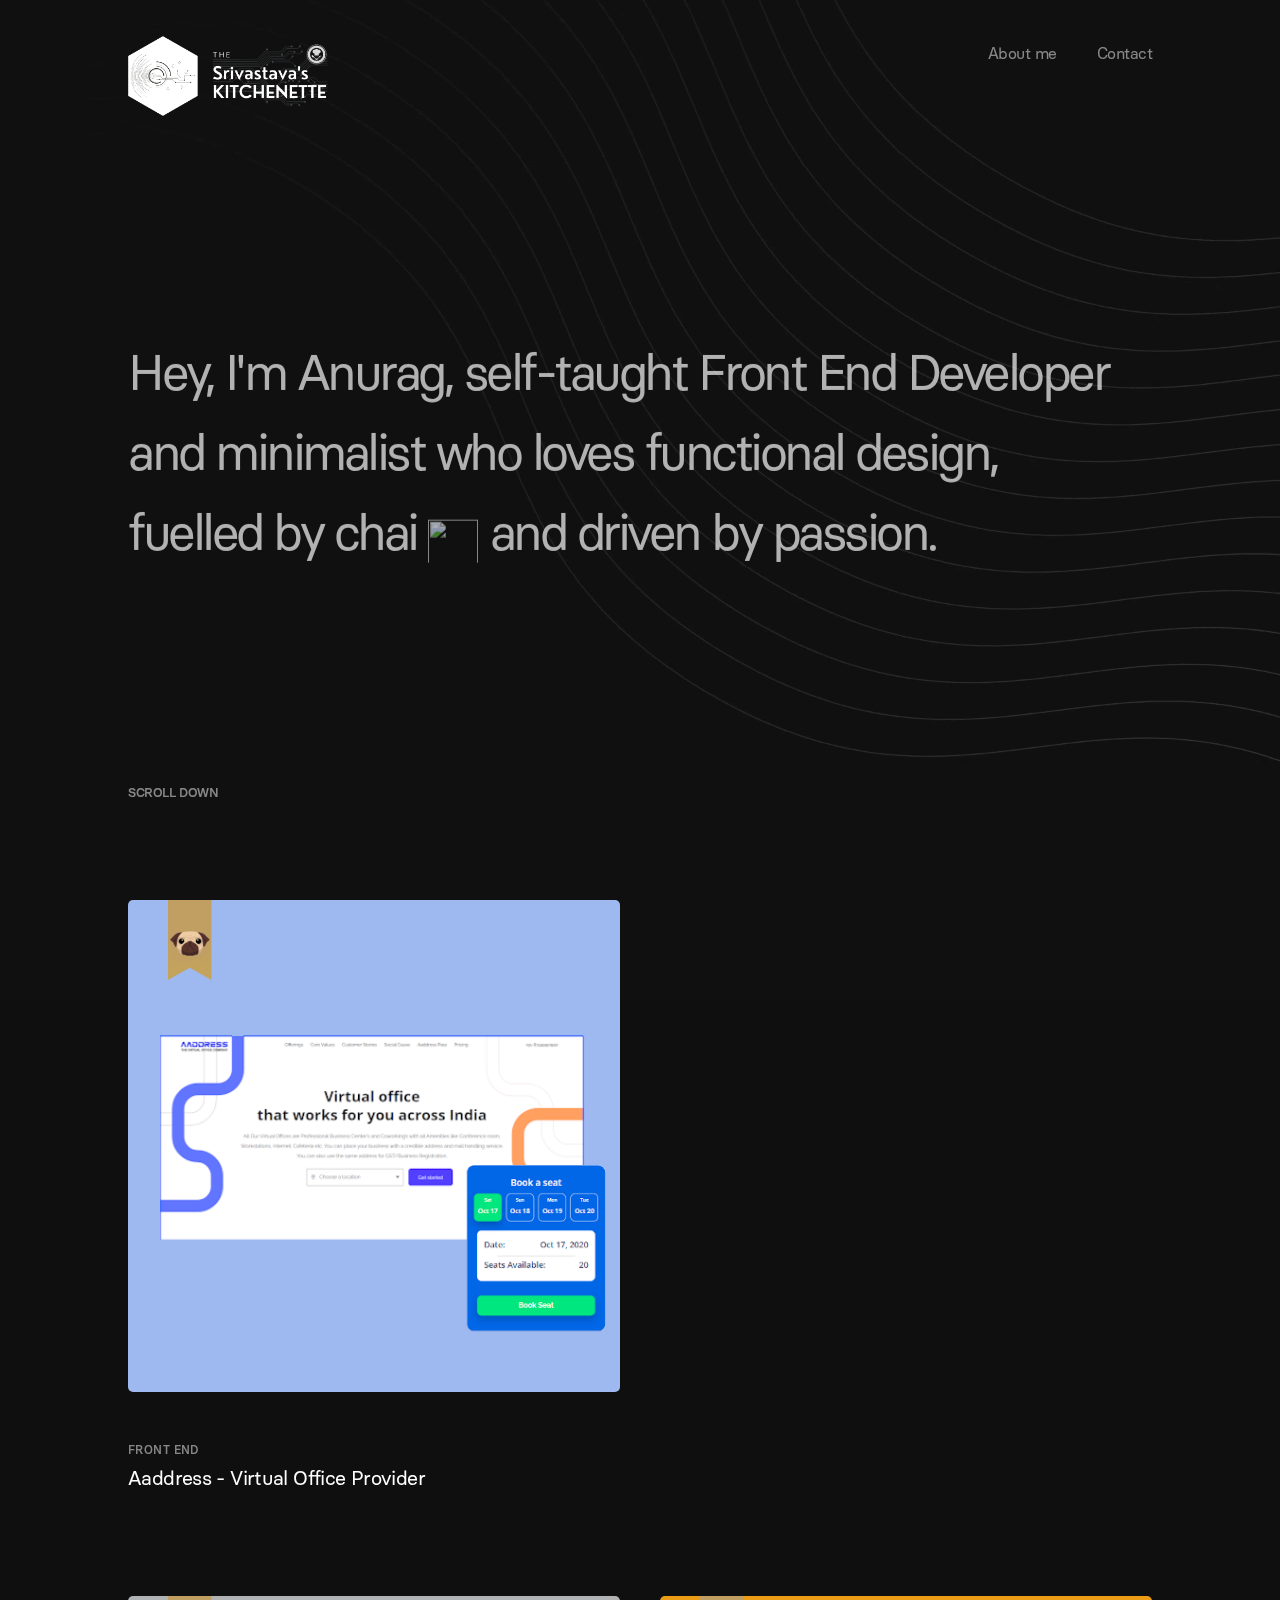
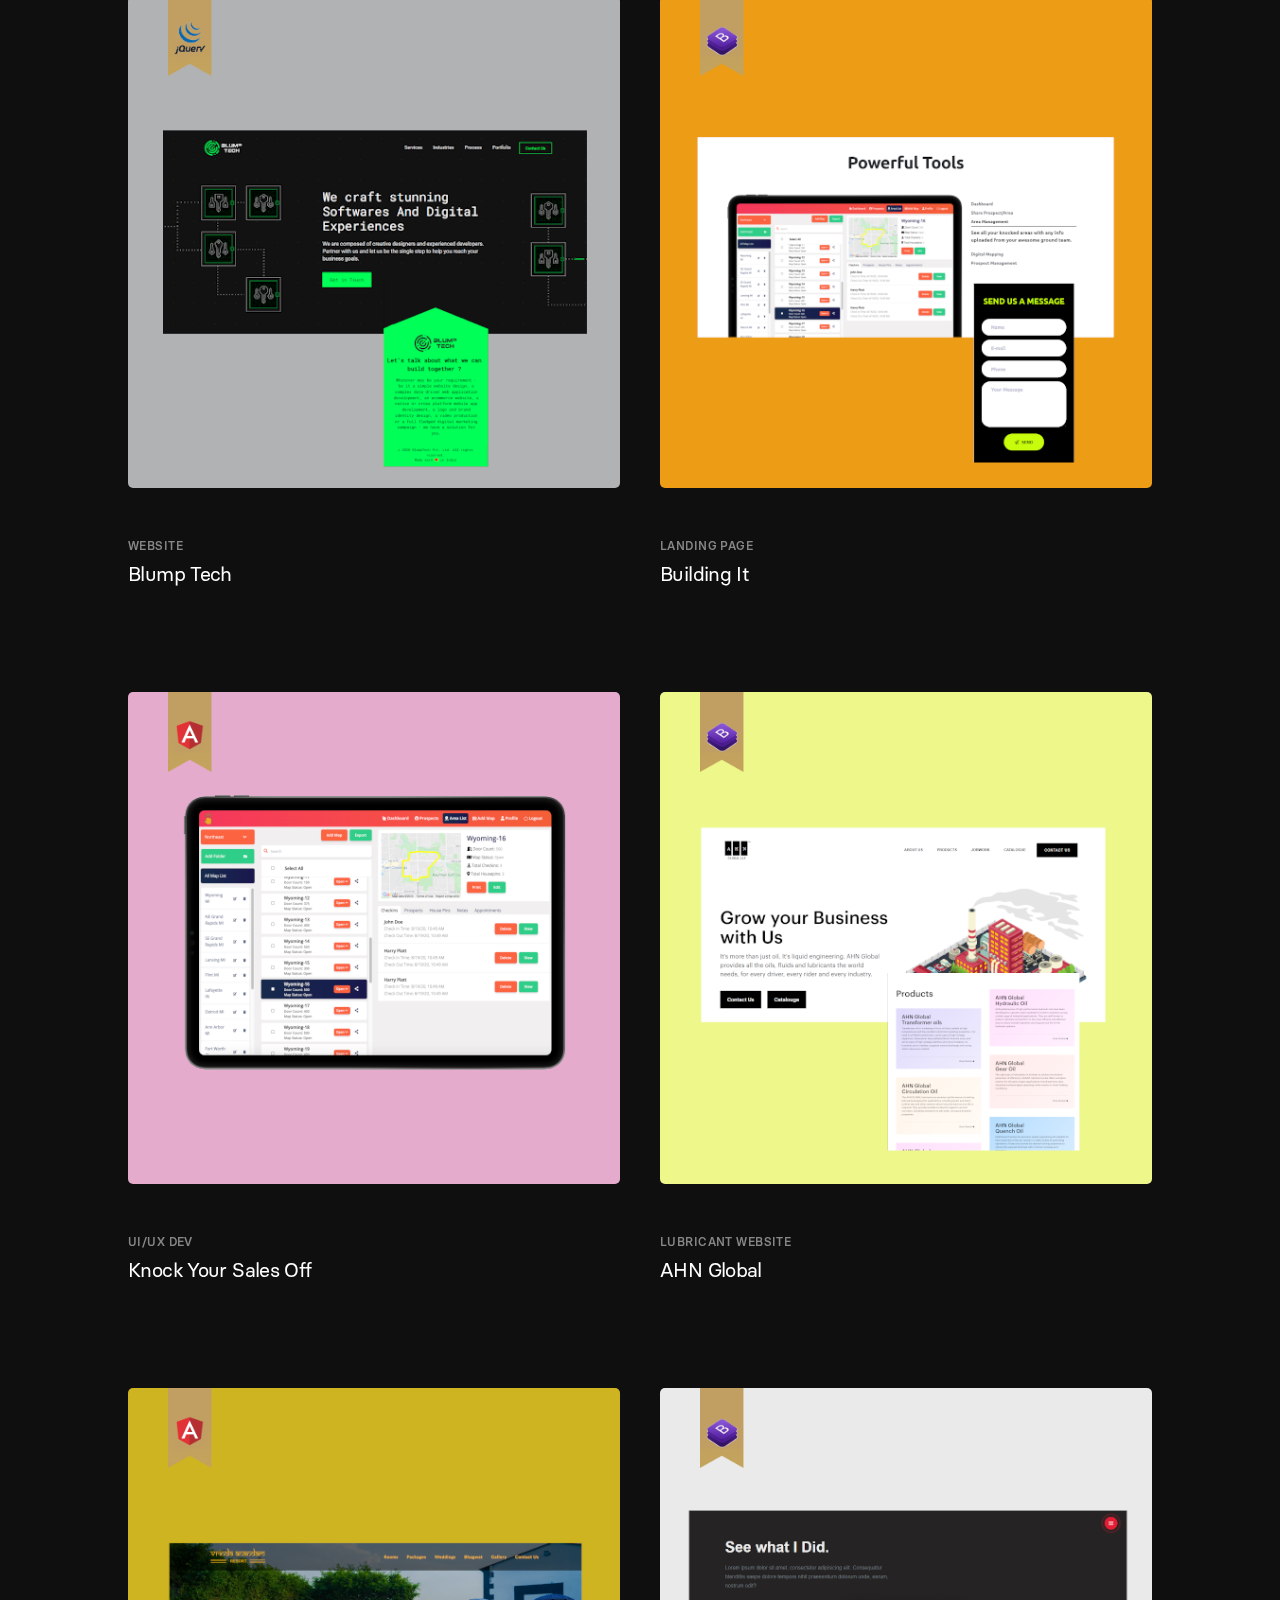
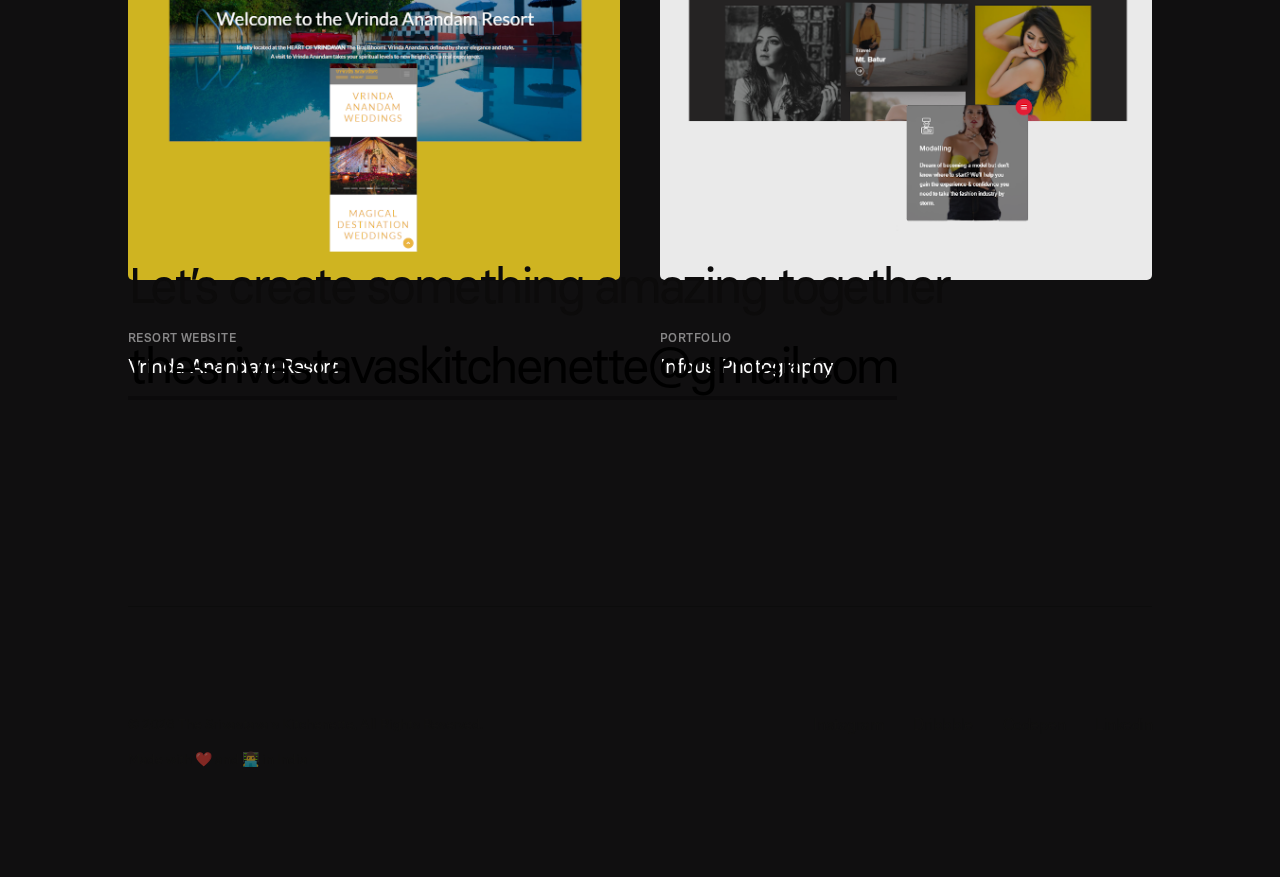
==== index.html @ 888bba52 "Initial website" ====
<!DOCTYPE html>
<html data-wf-page="5c06e928561d9f83b454be51" data-wf-site="5bc04fe1d7e6b50a658f06a2">

<head>
    <meta charset="utf-8" />
    <title>The Srivastava's Kitchenette</title>
    <meta content="Creative Developer who loves minimalist and functional design. Always with a smile and a positive attitude to create an amazing work. I can help you with web design/development, and brand identity. Based in India." name="description" />
    <meta property="og:image" content="images/og_home.jpg" />
    <meta content="width=device-width, initial-scale=1" name="viewport" />
    <meta name="author" content="Anurag Srivastava">
    <style>
        .w-layout-grid {
            display: grid;
            grid-auto-columns: 1fr;
            grid-template-columns: 1fr 1fr;
            grid-template-rows: auto auto;
            grid-row-gap: 16px;
            grid-column-gap: 16px;
        }
    </style>
    <link href="css/normalize.css" rel="stylesheet" type="text/css" />
    <link href="css/webflow.css" rel="stylesheet" type="text/css" />
    <link href="css/style4bf4.css?ver=1.0.3" rel="stylesheet" type="text/css" />
    <link rel="apple-touch-icon" sizes="180x180" href="images/apple-touch-icon.png">
    <link rel="icon" type="image/png" sizes="32x32" href="images/favicon-32x32.png">
    <link rel="icon" type="image/png" sizes="16x16" href="images/favicon-16x16.png">
    <link rel="manifest" href="images/site.webmanifest">
    <meta name="msapplication-TileColor" content="#da532c">
    <meta name="theme-color" content="#ffffff">

</head>

<body data-w-id="5b77de6a99b0115073a3e8b8" class="body">
    <div class="cursor">
        <div class="cursor-shadow"></div>
        <div class="cursor-dot"></div>
    </div>

    <div data-autoplay="true" data-loop="true" data-wf-ignore="true" data-poster-url="videos/wawe.png" data-video-urls="videos/Wawe_01-transcode.webm,videos/Wawe_01-transcode.mp4" class="background_video w-hidden-medium w-hidden-small w-hidden-tiny w-background-video w-background-video-atom">
        <video autoplay="" loop="" style='background-image:url("videos/Wawe_01-poster-00001.html")' muted="" playsinline="" data-wf-ignore="true">
      <source src="videos/Wawe_01-transcode.webm" data-wf-ignore="true" />
      <source src="videos/Wawe_01-transcode.mp4" data-wf-ignore="true" />
    </video>
    </div>
    <img src="images/wawe_mobile.png" srcset="
        images/wawe_mobile-p-500.png   500w,
        images/wawe_mobile-p-800.png   800w,
        images/wawe_mobile-p-1080.png 1080w,
        images/wawe_mobile.png        1344w
      " sizes="100vw" alt="" class="background_image" />
    <div class="container">
        <div class="w_hero">
            <div id="w-node-094bbea0892c-bea0892c" class="header">
                <div class="header_wrap w-clearfix">
                    <div data-w-id="2233ebe1-8466-9e6c-7d1e-094bbea08930" class="navbar_mobile">
                        <div class="icon">
                            <div data-w-id="2233ebe1-8466-9e6c-7d1e-094bbea08932" class="menu_icon"></div>
                            <div data-w-id="2233ebe1-8466-9e6c-7d1e-094bbea08933" class="menu_icon"></div>
                        </div>
                    </div>
                    <a href="/" class="logo w-inline-block w-clearfix w--current link_cursor">
                        <!-- <img src="images/bearded.png" width="25" height="25" alt="" class="emoji_img" /> -->
                        <div class="logo_text"><img src="images/logo.png" /></div>
                    </a>
                    <div class="navbar w-clearfix">
                        <a href="#contact" class="menu w-hidden-medium w-hidden-small w-hidden-tiny link_cursor">Contact</a><a href="about-me.html" class="menu w-hidden-medium w-hidden-small w-hidden-tiny link_cursor">About me</a>
                    </div>
                </div>
            </div>
            <div id="w-node-c7ebb46404ba-b454be51" class="headline">
                <div data-w-id="4ff0f8d2-6062-380d-103e-e447fec7f9b3" style="opacity:0;-webkit-transform:translate3d(0, 30PX, 0) scale3d(1, 1, 1) rotateX(0) rotateY(0) rotateZ(0) skew(0, 0);-moz-transform:translate3d(0, 30PX, 0) scale3d(1, 1, 1) rotateX(0) rotateY(0) rotateZ(0) skew(0, 0);-ms-transform:translate3d(0, 30PX, 0) scale3d(1, 1, 1) rotateX(0) rotateY(0) rotateZ(0) skew(0, 0);transform:translate3d(0, 30PX, 0) scale3d(1, 1, 1) rotateX(0) rotateY(0) rotateZ(0) skew(0, 0)"
                    class="h1">
                    Hey, I&#x27;m Anurag, self-taught Front End Developer and minimalist who loves functional design, fuelled by chai <img src="images/tea.png" width="50" height="50" alt="" /> and driven by passion.
                </div>
            </div>
            <div class="bottom_hero">
                <a href="#projects" data-w-id="58be3d40-16d1-d390-2cef-a83637120572" class="scroll_link link_cursor">Scroll
          down</a>
            </div>
        </div>
        <section id="projects" data-w-id="3db125c6-bd74-f53a-5107-f5dc92fe88a6" class="projects">
            <div class="w-layout-grid grid w-clearfix">
                <a href="https://aaddress.in/" target="_blank" id="w-node-46998e4067f0-b454be51" class="projects_wrap w-inline-block w-clearfix project_link">
                    <img src="images/pug.png" height="80" alt="Pug" class="featured_behance" />
                    <img src="images/aaddress.png" alt="Aaddress - Virtual Business Address" class="image" />
                    <div class="infotmation_col w-clearfix">
                        <div class="title_wrap w-clearfix">
                            <div class="title">Front End<br /></div>
                        </div>
                        <div class="h2 project">Aaddress - Virtual Office Provider</div>
                    </div>
                </a>

                <a href="https://www.blump.tech/" target="_blank" id="w-node-6f6b812fd4e5-b454be51" class="image_wrap w-inline-block w-clearfix project_link">
                    <div class="projects_div">
                        <img src="images/jquery.png" height="80" alt="JQuery" class="featured_behance" />
                        <img src="images/blump.png" alt="Blump Tech" class="image responsive" />
                    </div>

                    <div class="infotmation_col w-clearfix">
                        <div class="title_wrap w-clearfix">
                            <div class="title">
                                Website<br />
                            </div>
                        </div>
                        <div class="h2 project">Blump Tech</div>
                    </div>
                </a>

                <a href="https://www.buildingit.us/" target="_blank" id="w-node-2e8b1cdab293-b454be51" class="projects_wrap w-inline-block w-clearfix project_link">
                    <!-- <img src="images/Gr.png" height="80" id="w-node-3ca8fc2a7bcf-b454be51" alt="" class="featured_behance" /> -->
                    <img src="images/bootstrap.png" height="80" alt="Bootstrap" class="featured_behance" />
                    <img src="images/buildingit.png" alt="BuildingIt" class="image" />
                    <div class="infotmation_col w-clearfix">
                        <div class="title_wrap w-clearfix">
                            <div class="title">
                                Landing Page<br />
                            </div>
                        </div>
                        <div class="h2 project">Building It</div>
                    </div>
                </a>

                <a href="https://www.knockyoursalesoff.com/" target="_blank" id="w-node-5c016816ac6b-b454be51" class="projects_wrap w-inline-block w-clearfix project_link">
                    <img src="images/angular.png" height="80" alt="Angular" class="featured_behance" />
                    <img src="images/kyso.png" alt="Knock Your Sales Off" class="image" />
                    <div class="infotmation_col w-clearfix">
                        <div class="title_wrap w-clearfix">
                            <div class="title">UI/UX Dev<br /></div>
                        </div>
                        <div class="h2 project">Knock Your Sales Off</div>
                    </div>
                </a>

                <a href="https://www.ahnglobal.in/" target="_blank" id="w-node-3a0b8f835f8a-b454be51" class="image_wrap w-inline-block w-clearfix project_link">
                    <img src="images/bootstrap.png" height="80" alt="Bootstrap" class="featured_behance" />
                    <img src="images/ahn.png" alt="AHN Global" class="image-2" />
                    <div class="infotmation_col w-clearfix">
                        <div class="title_wrap w-clearfix">
                            <div class="title">Lubricant Website<br /></div>
                        </div>
                        <div class="h2 project">AHN Global</div>
                    </div>
                </a>

                <a href="https://www.vrindaanandam.in/home" target="_blank" id="w-node-38aed4410d1d-b454be51" class="projects_wrap w-inline-block w-clearfix project_link">
                    <img src="images/angular.png" height="80" alt="Angular" class="featured_behance" />
                    <img src="images/vrinda.png" alt="Vrinda Anandam Resort" class="image" />
                    <div class="infotmation_col w-clearfix">
                        <div class="title_wrap w-clearfix">
                            <div class="title">Resort Website<br /></div>
                        </div>
                        <div class="h2 project">Vrinda Anandam Resort</div>
                    </div>
                </a>

                <a href="https://infocus-photography.firebaseapp.com/" target="_blank" id="w-node-6898178b193a-b454be51" class="projects_wrap w-inline-block w-clearfix project_link">
                    <div class="projects_div">
                        <img src="images/bootstrap.png" height="80" alt="Bootstrap" class="featured_behance" />
                        <img src="images/infous.png" alt="Infocus Photography" class="image responsive" />
                    </div>

                    <div class="infotmation_col w-clearfix">
                        <div class="title_wrap w-clearfix">
                            <div class="title">Portfolio<br /></div>
                        </div>
                        <div class="h2 project">Infous Photography</div>
                    </div>
                </a>
            </div>
        </section>
    </div>
    <footer id="contact" class="footer">
        <div class="contact_container w-clearfix">
            <div class="h1 footer">
                Let’s create something amazing together
                <a href="mailto:thesrivastavaskitchenette@gmail.com?subject=Hey!" class="link_email send_link">thesrivastavaskitchenette@gmail.com</a>
            </div>
            <div class="line white_bg"></div>
            <div class="copyright_wrap w-clearfix">
                <div class="text-block">
                    ©
                    <script>
                        new Date().getFullYear() > 2015 &&
                            document.write(' ' + new Date().getFullYear())
                    </script>
                    The Srivastava's Kitchenette, All Rights Reserved. <br>
                    <span class="small_text_link link_cursor">Made with ❤️ and 👨‍💻 in India</span>
                </div>
            </div>
            <div class="social_network_wrap w-clearfix">
                <div class="social_network w-clearfix">
                    <a href="https://www.linkedin.com/in/srivastavaanurag79/" target="_blank" class="social_links link_cursor">Linkedin</a><a href="https://codepen.io/srivastavaanurag79" target="_blank" class="social_links link_cursor">Codepen</a><a href="https://dribbble.com/srivastavaanurag79"
                        target="_blank" class="social_links link_cursor">Dribbble</a><a href="https://www.instagram.com/thesrivastavaskitchenette/" target="_blank" class="social_links link_cursor">Instagram</a>
                </div>
            </div>
        </div>
    </footer>
    <div data-w-id="b96d790e-2ea5-1336-0a0f-454bc7c7d179" class="responsive-menu">
        <div class="bg">
            <a href="about-me.html" class="link">About me<br /></a><a href="#contact" data-w-id="b96d790e-2ea5-1336-0a0f-454bc7c7d17e" class="link">Contact<br /></a>
        </div>
    </div>
    <script src="js/jquery.min.js" type="text/javascript"></script>
    <script src="js/webflow.js" type="text/javascript"></script>
    <script src="js/srivas.js?ver=1.3" type="text/javascript"></script>
    <!-- [if lte IE 9]><script src="https://cdnjs.cloudflare.com/ajax/libs/placeholders/3.0.2/placeholders.min.js"></script><![endif] -->
</body>

</html>
---- css/webflow.css ----
@font-face {
  font-family: 'webflow-icons';
  src: url("[data-uri]") format('truetype');
  font-weight: normal;
  font-style: normal;
}
[class^="w-icon-"],
[class*=" w-icon-"] {
  /* use !important to prevent issues with browser extensions that change fonts */
  font-family: 'webflow-icons' !important;
  speak: none;
  font-style: normal;
  font-weight: normal;
  font-variant: normal;
  text-transform: none;
  line-height: 1;
  /* Better Font Rendering =========== */
  -webkit-font-smoothing: antialiased;
  -moz-osx-font-smoothing: grayscale;
}
.w-icon-slider-right:before {
  content: "\e600";
}
.w-icon-slider-left:before {
  content: "\e601";
}
.w-icon-nav-menu:before {
  content: "\e602";
}
.w-icon-arrow-down:before,
.w-icon-dropdown-toggle:before {
  content: "\e603";
}
.w-icon-file-upload-remove:before {
  content: "\e900";
}
.w-icon-file-upload-icon:before {
  content: "\e903";
}
* {
  -webkit-box-sizing: border-box;
  -moz-box-sizing: border-box;
  box-sizing: border-box;
}
html {
  height: 100%;
}
body {
  margin: 0;
  min-height: 100%;
  background-color: #fff;
  font-family: Arial, sans-serif;
  font-size: 14px;
  line-height: 20px;
  color: #333;
}
img {
  max-width: 100%;
  vertical-align: middle;
  display: inline-block;
}
html.w-mod-touch * {
  background-attachment: scroll !important;
}
.w-block {
  display: block;
}
.w-inline-block {
  max-width: 100%;
  display: inline-block;
}
.w-clearfix:before,
.w-clearfix:after {
  content: " ";
  display: table;
  grid-column-start: 1;
  grid-row-start: 1;
  grid-column-end: 2;
  grid-row-end: 2;
}
.w-clearfix:after {
  clear: both;
}
.w-hidden {
  display: none;
}
.w-button {
  display: inline-block;
  padding: 9px 15px;
  background-color: #3898EC;
  color: white;
  border: 0;
  line-height: inherit;
  text-decoration: none;
  cursor: pointer;
  border-radius: 0;
}
input.w-button {
  -webkit-appearance: button;
}
html[data-w-dynpage] [data-w-cloak] {
  color: transparent !important;
}
.w-webflow-badge,
.w-webflow-badge * {
  position: static;
  left: auto;
  top: auto;
  right: auto;
  bottom: auto;
  z-index: auto;
  display: block;
  visibility: visible;
  overflow: visible;
  overflow-x: visible;
  overflow-y: visible;
  box-sizing: border-box;
  width: auto;
  height: auto;
  max-height: none;
  max-width: none;
  min-height: 0;
  min-width: 0;
  margin: 0;
  padding: 0;
  float: none;
  clear: none;
  border: 0 none transparent;
  border-radius: 0;
  background: none;
  background-image: none;
  background-position: 0% 0%;
  background-size: auto auto;
  background-repeat: repeat;
  background-origin: padding-box;
  background-clip: border-box;
  background-attachment: scroll;
  background-color: transparent;
  box-shadow: none;
  opacity: 1.0;
  transform: none;
  transition: none;
  direction: ltr;
  font-family: inherit;
  font-weight: inherit;
  color: inherit;
  font-size: inherit;
  line-height: inherit;
  font-style: inherit;
  font-variant: inherit;
  text-align: inherit;
  letter-spacing: inherit;
  text-decoration: inherit;
  text-indent: 0;
  text-transform: inherit;
  list-style-type: disc;
  text-shadow: none;
  font-smoothing: auto;
  vertical-align: baseline;
  cursor: inherit;
  white-space: inherit;
  word-break: normal;
  word-spacing: normal;
  word-wrap: normal;
}
.w-webflow-badge {
  position: fixed !important;
  display: inline-block !important;
  visibility: visible !important;
  opacity: 1 !important;
  z-index: 2147483647 !important;
  top: auto !important;
  right: 12px !important;
  bottom: 12px !important;
  left: auto !important;
  color: #AAADB0 !important;
  background-color: #fff !important;
  border-radius: 3px !important;
  padding: 6px 8px 6px 6px !important;
  font-size: 12px !important;
  opacity: 1.0 !important;
  line-height: 14px !important;
  text-decoration: none !important;
  transform: none !important;
  margin: 0 !important;
  width: auto !important;
  height: auto !important;
  overflow: visible !important;
  white-space: nowrap;
  box-shadow: 0 0 0 1px rgba(0, 0, 0, 0.1), 0px 1px 3px rgba(0, 0, 0, 0.1);
  cursor: pointer;
}
.w-webflow-badge > img {
  display: inline-block !important;
  visibility: visible !important;
  opacity: 1 !important;
  vertical-align: middle !important;
}
h1,
h2,
h3,
h4,
h5,
h6 {
  font-weight: bold;
  margin-bottom: 10px;
}
h1 {
  font-size: 38px;
  line-height: 44px;
  margin-top: 20px;
}
h2 {
  font-size: 32px;
  line-height: 36px;
  margin-top: 20px;
}
h3 {
  font-size: 24px;
  line-height: 30px;
  margin-top: 20px;
}
h4 {
  font-size: 18px;
  line-height: 24px;
  margin-top: 10px;
}
h5 {
  font-size: 14px;
  line-height: 20px;
  margin-top: 10px;
}
h6 {
  font-size: 12px;
  line-height: 18px;
  margin-top: 10px;
}
p {
  margin-top: 0;
  margin-bottom: 10px;
}
blockquote {
  margin: 0 0 10px 0;
  padding: 10px 20px;
  border-left: 5px solid #E2E2E2;
  font-size: 18px;
  line-height: 22px;
}
figure {
  margin: 0;
  margin-bottom: 10px;
}
figcaption {
  margin-top: 5px;
  text-align: center;
}
ul,
ol {
  margin-top: 0px;
  margin-bottom: 10px;
  padding-left: 40px;
}
.w-list-unstyled {
  padding-left: 0;
  list-style: none;
}
.w-embed:before,
.w-embed:after {
  content: " ";
  display: table;
  grid-column-start: 1;
  grid-row-start: 1;
  grid-column-end: 2;
  grid-row-end: 2;
}
.w-embed:after {
  clear: both;
}
.w-video {
  width: 100%;
  position: relative;
  padding: 0;
}
.w-video iframe,
.w-video object,
.w-video embed {
  position: absolute;
  top: 0;
  left: 0;
  width: 100%;
  height: 100%;
}
fieldset {
  padding: 0;
  margin: 0;
  border: 0;
}
button,
html input[type="button"],
input[type="reset"] {
  border: 0;
  cursor: pointer;
  -webkit-appearance: button;
}
.w-form {
  margin: 0 0 15px;
}
.w-form-done {
  display: none;
  padding: 20px;
  text-align: center;
  background-color: #dddddd;
}
.w-form-fail {
  display: none;
  margin-top: 10px;
  padding: 10px;
  background-color: #ffdede;
}
label {
  display: block;
  margin-bottom: 5px;
  font-weight: bold;
}
.w-input,
.w-select {
  display: block;
  width: 100%;
  height: 38px;
  padding: 8px 12px;
  margin-bottom: 10px;
  font-size: 14px;
  line-height: 1.428571429;
  color: #333333;
  vertical-align: middle;
  background-color: #ffffff;
  border: 1px solid #cccccc;
}
.w-input:-moz-placeholder,
.w-select:-moz-placeholder {
  color: #999;
}
.w-input::-moz-placeholder,
.w-select::-moz-placeholder {
  color: #999;
  opacity: 1;
}
.w-input:-ms-input-placeholder,
.w-select:-ms-input-placeholder {
  color: #999;
}
.w-input::-webkit-input-placeholder,
.w-select::-webkit-input-placeholder {
  color: #999;
}
.w-input:focus,
.w-select:focus {
  border-color: #3898EC;
  outline: 0;
}
.w-input[disabled],
.w-select[disabled],
.w-input[readonly],
.w-select[readonly],
fieldset[disabled] .w-input,
fieldset[disabled] .w-select {
  cursor: not-allowed;
  background-color: #eeeeee;
}
textarea.w-input,
textarea.w-select {
  height: auto;
}
.w-select {
  background-image: -webkit-linear-gradient(white 0%, #f3f3f3 100%);
  background-image: linear-gradient(white 0%, #f3f3f3 100%);
}
.w-select[multiple] {
  height: auto;
}
.w-form-label {
  display: inline-block;
  cursor: pointer;
  font-weight: normal;
  margin-bottom: 0px;
}
.w-checkbox,
.w-radio {
  display: block;
  margin-bottom: 5px;
  padding-left: 20px;
}
.w-checkbox:before,
.w-radio:before,
.w-checkbox:after,
.w-radio:after {
  content: " ";
  display: table;
  grid-column-start: 1;
  grid-row-start: 1;
  grid-column-end: 2;
  grid-row-end: 2;
}
.w-checkbox:after,
.w-radio:after {
  clear: both;
}
.w-checkbox-input,
.w-radio-input {
  margin: 4px 0 0;
  margin-top: 1px \9;
  line-height: normal;
  float: left;
  margin-left: -20px;
}
.w-radio-input {
  margin-top: 3px;
}
.w-file-upload {
  display: block;
  margin-bottom: 10px;
}
.w-file-upload-input {
  width: 0.1px;
  height: 0.1px;
  opacity: 0;
  overflow: hidden;
  position: absolute;
  z-index: -100;
}
.w-file-upload-default,
.w-file-upload-uploading,
.w-file-upload-success {
  display: inline-block;
  color: #333333;
}
.w-file-upload-error {
  display: block;
  margin-top: 10px;
}
.w-file-upload-default.w-hidden,
.w-file-upload-uploading.w-hidden,
.w-file-upload-error.w-hidden,
.w-file-upload-success.w-hidden {
  display: none;
}
.w-file-upload-uploading-btn {
  display: flex;
  font-size: 14px;
  font-weight: normal;
  cursor: pointer;
  margin: 0;
  padding: 8px 12px;
  border: 1px solid #cccccc;
  background-color: #fafafa;
}
.w-file-upload-file {
  display: flex;
  flex-grow: 1;
  justify-content: space-between;
  margin: 0;
  padding: 8px 9px 8px 11px;
  border: 1px solid #cccccc;
  background-color: #fafafa;
}
.w-file-upload-file-name {
  font-size: 14px;
  font-weight: normal;
  display: block;
}
.w-file-remove-link {
  margin-top: 3px;
  margin-left: 10px;
  width: auto;
  height: auto;
  padding: 3px;
  display: block;
  cursor: pointer;
}
.w-icon-file-upload-remove {
  margin: auto;
  font-size: 10px;
}
.w-file-upload-error-msg {
  display: inline-block;
  color: #ea384c;
  padding: 2px 0;
}
.w-file-upload-info {
  display: inline-block;
  line-height: 38px;
  padding: 0 12px;
}
.w-file-upload-label {
  display: inline-block;
  font-size: 14px;
  font-weight: normal;
  cursor: pointer;
  margin: 0;
  padding: 8px 12px;
  border: 1px solid #cccccc;
  background-color: #fafafa;
}
.w-icon-file-upload-icon,
.w-icon-file-upload-uploading {
  display: inline-block;
  margin-right: 8px;
  width: 20px;
}
.w-icon-file-upload-uploading {
  height: 20px;
}
.w-container {
  margin-left: auto;
  margin-right: auto;
  max-width: 940px;
}
.w-container:before,
.w-container:after {
  content: " ";
  display: table;
  grid-column-start: 1;
  grid-row-start: 1;
  grid-column-end: 2;
  grid-row-end: 2;
}
.w-container:after {
  clear: both;
}
.w-container .w-row {
  margin-left: -10px;
  margin-right: -10px;
}
.w-row:before,
.w-row:after {
  content: " ";
  display: table;
  grid-column-start: 1;
  grid-row-start: 1;
  grid-column-end: 2;
  grid-row-end: 2;
}
.w-row:after {
  clear: both;
}
.w-row .w-row {
  margin-left: 0;
  margin-right: 0;
}
.w-col {
  position: relative;
  float: left;
  width: 100%;
  min-height: 1px;
  padding-left: 10px;
  padding-right: 10px;
}
.w-col .w-col {
  padding-left: 0;
  padding-right: 0;
}
.w-col-1 {
  width: 8.33333333%;
}
.w-col-2 {
  width: 16.66666667%;
}
.w-col-3 {
  width: 25%;
}
.w-col-4 {
  width: 33.33333333%;
}
.w-col-5 {
  width: 41.66666667%;
}
.w-col-6 {
  width: 50%;
}
.w-col-7 {
  width: 58.33333333%;
}
.w-col-8 {
  width: 66.66666667%;
}
.w-col-9 {
  width: 75%;
}
.w-col-10 {
  width: 83.33333333%;
}
.w-col-11 {
  width: 91.66666667%;
}
.w-col-12 {
  width: 100%;
}
.w-hidden-main {
  display: none !important;
}
@media screen and (max-width: 991px) {
  .w-container {
    max-width: 728px;
  }
  .w-hidden-main {
    display: inherit !important;
  }
  .w-hidden-medium {
    display: none !important;
  }
  .w-col-medium-1 {
    width: 8.33333333%;
  }
  .w-col-medium-2 {
    width: 16.66666667%;
  }
  .w-col-medium-3 {
    width: 25%;
  }
  .w-col-medium-4 {
    width: 33.33333333%;
  }
  .w-col-medium-5 {
    width: 41.66666667%;
  }
  .w-col-medium-6 {
    width: 50%;
  }
  .w-col-medium-7 {
    width: 58.33333333%;
  }
  .w-col-medium-8 {
    width: 66.66666667%;
  }
  .w-col-medium-9 {
    width: 75%;
  }
  .w-col-medium-10 {
    width: 83.33333333%;
  }
  .w-col-medium-11 {
    width: 91.66666667%;
  }
  .w-col-medium-12 {
    width: 100%;
  }
  .w-col-stack {
    width: 100%;
    left: auto;
    right: auto;
  }
}
@media screen and (max-width: 767px) {
  .w-hidden-main {
    display: inherit !important;
  }
  .w-hidden-medium {
    display: inherit !important;
  }
  .w-hidden-small {
    display: none !important;
  }
  .w-row,
  .w-container .w-row {
    margin-left: 0;
    margin-right: 0;
  }
  .w-col {
    width: 100%;
    left: auto;
    right: auto;
  }
  .w-col-small-1 {
    width: 8.33333333%;
  }
  .w-col-small-2 {
    width: 16.66666667%;
  }
  .w-col-small-3 {
    width: 25%;
  }
  .w-col-small-4 {
    width: 33.33333333%;
  }
  .w-col-small-5 {
    width: 41.66666667%;
  }
  .w-col-small-6 {
    width: 50%;
  }
  .w-col-small-7 {
    width: 58.33333333%;
  }
  .w-col-small-8 {
    width: 66.66666667%;
  }
  .w-col-small-9 {
    width: 75%;
  }
  .w-col-small-10 {
    width: 83.33333333%;
  }
  .w-col-small-11 {
    width: 91.66666667%;
  }
  .w-col-small-12 {
    width: 100%;
  }
}
@media screen and (max-width: 479px) {
  .w-container {
    max-width: none;
  }
  .w-hidden-main {
    display: inherit !important;
  }
  .w-hidden-medium {
    display: inherit !important;
  }
  .w-hidden-small {
    display: inherit !important;
  }
  .w-hidden-tiny {
    display: none !important;
  }
  .w-col {
    width: 100%;
  }
  .w-col-tiny-1 {
    width: 8.33333333%;
  }
  .w-col-tiny-2 {
    width: 16.66666667%;
  }
  .w-col-tiny-3 {
    width: 25%;
  }
  .w-col-tiny-4 {
    width: 33.33333333%;
  }
  .w-col-tiny-5 {
    width: 41.66666667%;
  }
  .w-col-tiny-6 {
    width: 50%;
  }
  .w-col-tiny-7 {
    width: 58.33333333%;
  }
  .w-col-tiny-8 {
    width: 66.66666667%;
  }
  .w-col-tiny-9 {
    width: 75%;
  }
  .w-col-tiny-10 {
    width: 83.33333333%;
  }
  .w-col-tiny-11 {
    width: 91.66666667%;
  }
  .w-col-tiny-12 {
    width: 100%;
  }
}
.w-widget {
  position: relative;
}
.w-widget-map {
  width: 100%;
  height: 400px;
}
.w-widget-map label {
  width: auto;
  display: inline;
}
.w-widget-map img {
  max-width: inherit;
}
.w-widget-map .gm-style-iw {
  width: 90% !important;
  height: auto !important;
  top: 7px !important;
  left: 6% !important;
  display: inline;
  text-align: center;
  overflow: hidden;
}
.w-widget-map .gm-style-iw + div {
  display: none;
}
.w-widget-twitter {
  overflow: hidden;
}
.w-widget-twitter-count-shim {
  display: inline-block;
  vertical-align: top;
  position: relative;
  width: 28px;
  height: 20px;
  text-align: center;
  background: white;
  border: #758696 solid 1px;
  border-radius: 3px;
}
.w-widget-twitter-count-shim * {
  pointer-events: none;
  -webkit-user-select: none;
  -moz-user-select: none;
  -ms-user-select: none;
  user-select: none;
}
.w-widget-twitter-count-shim .w-widget-twitter-count-inner {
  position: relative;
  font-size: 15px;
  line-height: 12px;
  text-align: center;
  color: #999;
  font-family: serif;
}
.w-widget-twitter-count-shim .w-widget-twitter-count-clear {
  position: relative;
  display: block;
}
.w-widget-twitter-count-shim.w--large {
  width: 36px;
  height: 28px;
  margin-left: 7px;
}
.w-widget-twitter-count-shim.w--large .w-widget-twitter-count-inner {
  font-size: 18px;
  line-height: 18px;
}
.w-widget-twitter-count-shim:not(.w--vertical) {
  margin-left: 5px;
  margin-right: 8px;
}
.w-widget-twitter-count-shim:not(.w--vertical).w--large {
  margin-left: 6px;
}
.w-widget-twitter-count-shim:not(.w--vertical):before,
.w-widget-twitter-count-shim:not(.w--vertical):after {
  top: 50%;
  left: 0;
  border: solid transparent;
  content: " ";
  height: 0;
  width: 0;
  position: absolute;
  pointer-events: none;
}
.w-widget-twitter-count-shim:not(.w--vertical):before {
  border-color: rgba(117, 134, 150, 0);
  border-right-color: #5d6c7b;
  border-width: 4px;
  margin-left: -9px;
  margin-top: -4px;
}
.w-widget-twitter-count-shim:not(.w--vertical).w--large:before {
  border-width: 5px;
  margin-left: -10px;
  margin-top: -5px;
}
.w-widget-twitter-count-shim:not(.w--vertical):after {
  border-color: rgba(255, 255, 255, 0);
  border-right-color: white;
  border-width: 4px;
  margin-left: -8px;
  margin-top: -4px;
}
.w-widget-twitter-count-shim:not(.w--vertical).w--large:after {
  border-width: 5px;
  margin-left: -9px;
  margin-top: -5px;
}
.w-widget-twitter-count-shim.w--vertical {
  width: 61px;
  height: 33px;
  margin-bottom: 8px;
}
.w-widget-twitter-count-shim.w--vertical:before,
.w-widget-twitter-count-shim.w--vertical:after {
  top: 100%;
  left: 50%;
  border: solid transparent;
  content: " ";
  height: 0;
  width: 0;
  position: absolute;
  pointer-events: none;
}
.w-widget-twitter-count-shim.w--vertical:before {
  border-color: rgba(117, 134, 150, 0);
  border-top-color: #5d6c7b;
  border-width: 5px;
  margin-left: -5px;
}
.w-widget-twitter-count-shim.w--vertical:after {
  border-color: rgba(255, 255, 255, 0);
  border-top-color: white;
  border-width: 4px;
  margin-left: -4px;
}
.w-widget-twitter-count-shim.w--vertical .w-widget-twitter-count-inner {
  font-size: 18px;
  line-height: 22px;
}
.w-widget-twitter-count-shim.w--vertical.w--large {
  width: 76px;
}
.w-widget-gplus {
  overflow: hidden;
}
.w-background-video {
  position: relative;
  overflow: hidden;
  height: 500px;
  color: white;
}
.w-background-video > video {
  background-size: cover;
  background-position: 50% 50%;
  position: absolute;
  right: -100%;
  bottom: -100%;
  top: -100%;
  left: -100%;
  margin: auto;
  min-width: 100%;
  width: 100%;
  min-height: 100%;
  z-index: -100;
}
.w-background-video > video::-webkit-media-controls-start-playback-button {
  display: none !important;
  -webkit-appearance: none;
}
.w-slider {
  position: relative;
  height: 300px;
  text-align: center;
  background: #dddddd;
  clear: both;
  -webkit-tap-highlight-color: rgba(0, 0, 0, 0);
  tap-highlight-color: rgba(0, 0, 0, 0);
}
.w-slider-mask {
  position: relative;
  display: block;
  overflow: hidden;
  z-index: 1;
  left: 0;
  right: 0;
  height: 100%;
  white-space: nowrap;
}
.w-slide {
  position: relative;
  display: inline-block;
  vertical-align: top;
  width: 100%;
  height: 100%;
  white-space: normal;
  text-align: left;
}
.w-slider-nav {
  position: absolute;
  z-index: 2;
  top: auto;
  right: 0;
  bottom: 0;
  left: 0;
  margin: auto;
  padding-top: 10px;
  height: 40px;
  text-align: center;
  -webkit-tap-highlight-color: rgba(0, 0, 0, 0);
  tap-highlight-color: rgba(0, 0, 0, 0);
}
.w-slider-nav.w-round > div {
  border-radius: 100%;
}
.w-slider-nav.w-num > div {
  width: auto;
  height: auto;
  padding: 0.2em 0.5em;
  font-size: inherit;
  line-height: inherit;
}
.w-slider-nav.w-shadow > div {
  box-shadow: 0 0 3px rgba(51, 51, 51, 0.4);
}
.w-slider-nav-invert {
  color: #fff;
}
.w-slider-nav-invert > div {
  background-color: rgba(34, 34, 34, 0.4);
}
.w-slider-nav-invert > div.w-active {
  background-color: #222;
}
.w-slider-dot {
  position: relative;
  display: inline-block;
  width: 1em;
  height: 1em;
  background-color: rgba(255, 255, 255, 0.4);
  cursor: pointer;
  margin: 0 3px 0.5em;
  transition: background-color 100ms, color 100ms;
}
.w-slider-dot.w-active {
  background-color: #fff;
}
.w-slider-arrow-left,
.w-slider-arrow-right {
  position: absolute;
  width: 80px;
  top: 0;
  right: 0;
  bottom: 0;
  left: 0;
  margin: auto;
  cursor: pointer;
  overflow: hidden;
  color: white;
  font-size: 40px;
  -webkit-tap-highlight-color: rgba(0, 0, 0, 0);
  tap-highlight-color: rgba(0, 0, 0, 0);
  -webkit-user-select: none;
  -moz-user-select: none;
  -ms-user-select: none;
  user-select: none;
}
.w-slider-arrow-left [class^="w-icon-"],
.w-slider-arrow-right [class^="w-icon-"],
.w-slider-arrow-left [class*=" w-icon-"],
.w-slider-arrow-right [class*=" w-icon-"] {
  position: absolute;
}
.w-slider-arrow-left {
  z-index: 3;
  right: auto;
}
.w-slider-arrow-right {
  z-index: 4;
  left: auto;
}
.w-icon-slider-left,
.w-icon-slider-right {
  top: 0;
  right: 0;
  bottom: 0;
  left: 0;
  margin: auto;
  width: 1em;
  height: 1em;
}
.w-dropdown {
  display: inline-block;
  position: relative;
  text-align: left;
  margin-left: auto;
  margin-right: auto;
  z-index: 900;
}
.w-dropdown-btn,
.w-dropdown-toggle,
.w-dropdown-link {
  position: relative;
  vertical-align: top;
  text-decoration: none;
  color: #222222;
  padding: 20px;
  text-align: left;
  margin-left: auto;
  margin-right: auto;
  white-space: nowrap;
}
.w-dropdown-toggle {
  -webkit-user-select: none;
  -moz-user-select: none;
  -ms-user-select: none;
  user-select: none;
  display: inline-block;
  cursor: pointer;
  padding-right: 40px;
}
.w-icon-dropdown-toggle {
  position: absolute;
  top: 0;
  right: 0;
  bottom: 0;
  margin: auto;
  margin-right: 20px;
  width: 1em;
  height: 1em;
}
.w-dropdown-list {
  position: absolute;
  background: #dddddd;
  display: none;
  min-width: 100%;
}
.w-dropdown-list.w--open {
  display: block;
}
.w-dropdown-link {
  padding: 10px 20px;
  display: block;
  color: #222222;
}
.w-dropdown-link.w--current {
  color: #0082f3;
}
.w-nav[data-collapse="all"] .w-dropdown,
.w-nav[data-collapse="all"] .w-dropdown-toggle {
  display: block;
}
.w-nav[data-collapse="all"] .w-dropdown-list {
  position: static;
}
@media screen and (max-width: 991px) {
  .w-nav[data-collapse="medium"] .w-dropdown,
  .w-nav[data-collapse="medium"] .w-dropdown-toggle {
    display: block;
  }
  .w-nav[data-collapse="medium"] .w-dropdown-list {
    position: static;
  }
}
@media screen and (max-width: 767px) {
  .w-nav[data-collapse="small"] .w-dropdown,
  .w-nav[data-collapse="small"] .w-dropdown-toggle {
    display: block;
  }
  .w-nav[data-collapse="small"] .w-dropdown-list {
    position: static;
  }
  .w-nav-brand {
    padding-left: 10px;
  }
}
@media screen and (max-width: 479px) {
  .w-nav[data-collapse="tiny"] .w-dropdown,
  .w-nav[data-collapse="tiny"] .w-dropdown-toggle {
    display: block;
  }
  .w-nav[data-collapse="tiny"] .w-dropdown-list {
    position: static;
  }
}
/**
 * ## Note
 * Safari (on both iOS and OS X) does not handle viewport units (vh, vw) well.
 * For example percentage units do not work on descendants of elements that
 * have any dimensions expressed in viewport units. It also doesn’t handle them at
 * all in `calc()`.
 */
/**
 * Wrapper around all lightbox elements
 *
 * 1. Since the lightbox can receive focus, IE also gives it an outline.
 * 2. Fixes flickering on Chrome when a transition is in progress
 *    underneath the lightbox.
 */
.w-lightbox-backdrop {
  color: #000;
  cursor: auto;
  font-family: serif;
  font-size: medium;
  font-style: normal;
  font-variant: normal;
  font-weight: normal;
  letter-spacing: normal;
  line-height: normal;
  list-style: disc;
  text-align: start;
  text-indent: 0;
  text-shadow: none;
  text-transform: none;
  visibility: visible;
  white-space: normal;
  word-break: normal;
  word-spacing: normal;
  word-wrap: normal;
  position: fixed;
  top: 0;
  right: 0;
  bottom: 0;
  left: 0;
  color: #fff;
  font-family: "Helvetica Neue", Helvetica, Ubuntu, "Segoe UI", Verdana, sans-serif;
  font-size: 17px;
  line-height: 1.2;
  font-weight: 300;
  text-align: center;
  background: rgba(0, 0, 0, 0.9);
  z-index: 2000;
  outline: 0;
  /* 1 */
  opacity: 0;
  -webkit-user-select: none;
  -moz-user-select: none;
  -ms-user-select: none;
  -webkit-tap-highlight-color: transparent;
  -webkit-transform: translate(0, 0);
  /* 2 */
}
/**
 * Neat trick to bind the rubberband effect to our canvas instead of the whole
 * document on iOS. It also prevents a bug that causes the document underneath to scroll.
 */
.w-lightbox-backdrop,
.w-lightbox-container {
  height: 100%;
  overflow: auto;
  -webkit-overflow-scrolling: touch;
}
.w-lightbox-content {
  position: relative;
  height: 100vh;
  overflow: hidden;
}
.w-lightbox-view {
  position: absolute;
  width: 100vw;
  height: 100vh;
  opacity: 0;
}
.w-lightbox-view:before {
  content: "";
  height: 100vh;
}
/* .w-lightbox-content */
.w-lightbox-group,
.w-lightbox-group .w-lightbox-view,
.w-lightbox-group .w-lightbox-view:before {
  height: 86vh;
}
.w-lightbox-frame,
.w-lightbox-view:before {
  display: inline-block;
  vertical-align: middle;
}
/*
 * 1. Remove default margin set by user-agent on the <figure> element.
 */
.w-lightbox-figure {
  position: relative;
  margin: 0;
  /* 1 */
}
.w-lightbox-group .w-lightbox-figure {
  cursor: pointer;
}
/**
 * IE adds image dimensions as width and height attributes on the IMG tag,
 * but we need both width and height to be set to auto to enable scaling.
 */
.w-lightbox-img {
  width: auto;
  height: auto;
  max-width: none;
}
/**
 * 1. Reset if style is set by user on "All Images"
 */
.w-lightbox-image {
  display: block;
  float: none;
  /* 1 */
  max-width: 100vw;
  max-height: 100vh;
}
.w-lightbox-group .w-lightbox-image {
  max-height: 86vh;
}
.w-lightbox-caption {
  position: absolute;
  right: 0;
  bottom: 0;
  left: 0;
  padding: .5em 1em;
  background: rgba(0, 0, 0, 0.4);
  text-align: left;
  text-overflow: ellipsis;
  white-space: nowrap;
  overflow: hidden;
}
.w-lightbox-embed {
  position: absolute;
  top: 0;
  right: 0;
  bottom: 0;
  left: 0;
  width: 100%;
  height: 100%;
}
.w-lightbox-control {
  position: absolute;
  top: 0;
  width: 4em;
  background-size: 24px;
  background-repeat: no-repeat;
  background-position: center;
  cursor: pointer;
  -webkit-transition: all .3s;
  transition: all .3s;
}
.w-lightbox-left {
  display: none;
  bottom: 0;
  left: 0;
  /* <svg xmlns="http://www.w3.org/2000/svg" viewBox="-20 0 24 40" width="24" height="40"><g transform="rotate(45)"><path d="m0 0h5v23h23v5h-28z" opacity=".4"/><path d="m1 1h3v23h23v3h-26z" fill="#fff"/></g></svg> */
  background-image: url("[data-uri]");
}
.w-lightbox-right {
  display: none;
  right: 0;
  bottom: 0;
  /* <svg xmlns="http://www.w3.org/2000/svg" viewBox="-4 0 24 40" width="24" height="40"><g transform="rotate(45)"><path d="m0-0h28v28h-5v-23h-23z" opacity=".4"/><path d="m1 1h26v26h-3v-23h-23z" fill="#fff"/></g></svg> */
  background-image: url("[data-uri]");
}
/*
 * Without specifying the with and height inside the SVG, all versions of IE render the icon too small.
 * The bug does not seem to manifest itself if the elements are tall enough such as the above arrows.
 * (http://stackoverflow.com/questions/16092114/background-size-differs-in-internet-explorer)
 */
.w-lightbox-close {
  right: 0;
  height: 2.6em;
  /* <svg xmlns="http://www.w3.org/2000/svg" viewBox="-4 0 18 17" width="18" height="17"><g transform="rotate(45)"><path d="m0 0h7v-7h5v7h7v5h-7v7h-5v-7h-7z" opacity=".4"/><path d="m1 1h7v-7h3v7h7v3h-7v7h-3v-7h-7z" fill="#fff"/></g></svg> */
  background-image: url("[data-uri]");
  background-size: 18px;
}
/**
 * 1. All IE versions add extra space at the bottom without this.
 */
.w-lightbox-strip {
  position: absolute;
  bottom: 0;
  left: 0;
  right: 0;
  padding: 0 1vh;
  line-height: 0;
  /* 1 */
  white-space: nowrap;
  overflow-x: auto;
  overflow-y: hidden;
}
/*
 * 1. We use content-box to avoid having to do `width: calc(10vh + 2vw)`
 *    which doesn’t work in Safari anyway.
 * 2. Chrome renders images pixelated when switching to GPU. Making sure
 *    the parent is also rendered on the GPU (by setting translate3d for
 *    example) fixes this behavior.
 */
.w-lightbox-item {
  display: inline-block;
  width: 10vh;
  padding: 2vh 1vh;
  box-sizing: content-box;
  /* 1 */
  cursor: pointer;
  -webkit-transform: translate3d(0, 0, 0);
  /* 2 */
}
.w-lightbox-active {
  opacity: .3;
}
.w-lightbox-thumbnail {
  position: relative;
  height: 10vh;
  background: #222;
  overflow: hidden;
}
.w-lightbox-thumbnail-image {
  position: absolute;
  top: 0;
  left: 0;
}
.w-lightbox-thumbnail .w-lightbox-tall {
  top: 50%;
  width: 100%;
  -webkit-transform: translate(0, -50%);
  -ms-transform: translate(0, -50%);
  transform: translate(0, -50%);
}
.w-lightbox-thumbnail .w-lightbox-wide {
  left: 50%;
  height: 100%;
  -webkit-transform: translate(-50%, 0);
  -ms-transform: translate(-50%, 0);
  transform: translate(-50%, 0);
}
/*
 * Spinner
 *
 * Absolute pixel values are used to avoid rounding errors that would cause
 * the white spinning element to be misaligned with the track.
 */
.w-lightbox-spinner {
  position: absolute;
  top: 50%;
  left: 50%;
  box-sizing: border-box;
  width: 40px;
  height: 40px;
  margin-top: -20px;
  margin-left: -20px;
  border: 5px solid rgba(0, 0, 0, 0.4);
  border-radius: 50%;
  -webkit-animation: spin .8s infinite linear;
  animation: spin .8s infinite linear;
}
.w-lightbox-spinner:after {
  content: "";
  position: absolute;
  top: -4px;
  right: -4px;
  bottom: -4px;
  left: -4px;
  border: 3px solid transparent;
  border-bottom-color: #fff;
  border-radius: 50%;
}
/*
 * Utility classes
 */
.w-lightbox-hide {
  display: none;
}
.w-lightbox-noscroll {
  overflow: hidden;
}
@media (min-width: 768px) {
  .w-lightbox-content {
    height: 96vh;
    margin-top: 2vh;
  }
  .w-lightbox-view,
  .w-lightbox-view:before {
    height: 96vh;
  }
  /* .w-lightbox-content */
  .w-lightbox-group,
  .w-lightbox-group .w-lightbox-view,
  .w-lightbox-group .w-lightbox-view:before {
    height: 84vh;
  }
  .w-lightbox-image {
    max-width: 96vw;
    max-height: 96vh;
  }
  .w-lightbox-group .w-lightbox-image {
    max-width: 82.3vw;
    max-height: 84vh;
  }
  .w-lightbox-left,
  .w-lightbox-right {
    display: block;
    opacity: .5;
  }
  .w-lightbox-close {
    opacity: .8;
  }
  .w-lightbox-control:hover {
    opacity: 1;
  }
}
.w-lightbox-inactive,
.w-lightbox-inactive:hover {
  opacity: 0;
}
.w-richtext:before,
.w-richtext:after {
  content: " ";
  display: table;
  grid-column-start: 1;
  grid-row-start: 1;
  grid-column-end: 2;
  grid-row-end: 2;
}
.w-richtext:after {
  clear: both;
}
.w-richtext[contenteditable="true"]:before,
.w-richtext[contenteditable="true"]:after {
  white-space: initial;
}
.w-richtext ol,
.w-richtext ul {
  overflow: hidden;
}
.w-richtext .w-richtext-figure-selected.w-richtext-figure-type-video div:before,
.w-richtext .w-richtext-figure-selected[data-rt-type="video"] div:before {
  outline: 2px solid #2895f7;
}
.w-richtext .w-richtext-figure-selected.w-richtext-figure-type-image div,
.w-richtext .w-richtext-figure-selected[data-rt-type="image"] div {
  outline: 2px solid #2895f7;
}
.w-richtext figure.w-richtext-figure-type-video > div:before,
.w-richtext figure[data-rt-type="video"] > div:before {
  content: '';
  position: absolute;
  display: none;
  left: 0;
  top: 0;
  right: 0;
  bottom: 0;
  z-index: 1;
}
.w-richtext figure {
  position: relative;
  max-width: 60%;
}
.w-richtext figure > div:before {
  cursor: default!important;
}
.w-richtext figure img {
  width: 100%;
}
.w-richtext figure figcaption.w-richtext-figcaption-placeholder {
  opacity: 0.6;
}
.w-richtext figure div {
  /* fix incorrectly sized selection border in the data manager */
  font-size: 0px;
  color: transparent;
}
.w-richtext figure.w-richtext-figure-type-image,
.w-richtext figure[data-rt-type="image"] {
  display: table;
}
.w-richtext figure.w-richtext-figure-type-image > div,
.w-richtext figure[data-rt-type="image"] > div {
  display: inline-block;
}
.w-richtext figure.w-richtext-figure-type-image > figcaption,
.w-richtext figure[data-rt-type="image"] > figcaption {
  display: table-caption;
  caption-side: bottom;
}
.w-richtext figure.w-richtext-figure-type-video,
.w-richtext figure[data-rt-type="video"] {
  width: 60%;
  height: 0;
}
.w-richtext figure.w-richtext-figure-type-video iframe,
.w-richtext figure[data-rt-type="video"] iframe {
  position: absolute;
  top: 0;
  left: 0;
  width: 100%;
  height: 100%;
}
.w-richtext figure.w-richtext-figure-type-video > div,
.w-richtext figure[data-rt-type="video"] > div {
  width: 100%;
}
.w-richtext figure.w-richtext-align-center {
  margin-right: auto;
  margin-left: auto;
  clear: both;
}
.w-richtext figure.w-richtext-align-center.w-richtext-figure-type-image > div,
.w-richtext figure.w-richtext-align-center[data-rt-type="image"] > div {
  max-width: 100%;
}
.w-richtext figure.w-richtext-align-normal {
  clear: both;
}
.w-richtext figure.w-richtext-align-fullwidth {
  width: 100%;
  max-width: 100%;
  text-align: center;
  clear: both;
  display: block;
  margin-right: auto;
  margin-left: auto;
}
.w-richtext figure.w-richtext-align-fullwidth > div {
  display: inline-block;
  /* padding-bottom is used for aspect ratios in video figures
      we want the div to inherit that so hover/selection borders in the designer-canvas
      fit right*/
  padding-bottom: inherit;
}
.w-richtext figure.w-richtext-align-fullwidth > figcaption {
  display: block;
}
.w-richtext figure.w-richtext-align-floatleft {
  float: left;
  margin-right: 15px;
  clear: none;
}
.w-richtext figure.w-richtext-align-floatright {
  float: right;
  margin-left: 15px;
  clear: none;
}
.w-nav {
  position: relative;
  background: #dddddd;
  z-index: 1000;
}
.w-nav:before,
.w-nav:after {
  content: " ";
  display: table;
  grid-column-start: 1;
  grid-row-start: 1;
  grid-column-end: 2;
  grid-row-end: 2;
}
.w-nav:after {
  clear: both;
}
.w-nav-brand {
  position: relative;
  float: left;
  text-decoration: none;
  color: #333333;
}
.w-nav-link {
  position: relative;
  display: inline-block;
  vertical-align: top;
  text-decoration: none;
  color: #222222;
  padding: 20px;
  text-align: left;
  margin-left: auto;
  margin-right: auto;
}
.w-nav-link.w--current {
  color: #0082f3;
}
.w-nav-menu {
  position: relative;
  float: right;
}
.w--nav-menu-open {
  display: block !important;
  position: absolute;
  top: 100%;
  left: 0;
  right: 0;
  background: #C8C8C8;
  text-align: center;
  overflow: visible;
  min-width: 200px;
}
.w--nav-link-open {
  display: block;
  position: relative;
}
.w-nav-overlay {
  position: absolute;
  overflow: hidden;
  display: none;
  top: 100%;
  left: 0;
  right: 0;
  width: 100%;
}
.w-nav-overlay .w--nav-menu-open {
  top: 0;
}
.w-nav[data-animation="over-left"] .w-nav-overlay {
  width: auto;
}
.w-nav[data-animation="over-left"] .w-nav-overlay,
.w-nav[data-animation="over-left"] .w--nav-menu-open {
  right: auto;
  z-index: 1;
  top: 0;
}
.w-nav[data-animation="over-right"] .w-nav-overlay {
  width: auto;
}
.w-nav[data-animation="over-right"] .w-nav-overlay,
.w-nav[data-animation="over-right"] .w--nav-menu-open {
  left: auto;
  z-index: 1;
  top: 0;
}
.w-nav-button {
  position: relative;
  float: right;
  padding: 18px;
  font-size: 24px;
  display: none;
  cursor: pointer;
  -webkit-tap-highlight-color: rgba(0, 0, 0, 0);
  tap-highlight-color: rgba(0, 0, 0, 0);
  -webkit-user-select: none;
  -moz-user-select: none;
  -ms-user-select: none;
  user-select: none;
}
.w-nav-button.w--open {
  background-color: #C8C8C8;
  color: white;
}
.w-nav[data-collapse="all"] .w-nav-menu {
  display: none;
}
.w-nav[data-collapse="all"] .w-nav-button {
  display: block;
}
@media screen and (max-width: 991px) {
  .w-nav[data-collapse="medium"] .w-nav-menu {
    display: none;
  }
  .w-nav[data-collapse="medium"] .w-nav-button {
    display: block;
  }
}
@media screen and (max-width: 767px) {
  .w-nav[data-collapse="small"] .w-nav-menu {
    display: none;
  }
  .w-nav[data-collapse="small"] .w-nav-button {
    display: block;
  }
  .w-nav-brand {
    padding-left: 10px;
  }
}
@media screen and (max-width: 479px) {
  .w-nav[data-collapse="tiny"] .w-nav-menu {
    display: none;
  }
  .w-nav[data-collapse="tiny"] .w-nav-button {
    display: block;
  }
}
.w-tabs {
  position: relative;
}
.w-tabs:before,
.w-tabs:after {
  content: " ";
  display: table;
  grid-column-start: 1;
  grid-row-start: 1;
  grid-column-end: 2;
  grid-row-end: 2;
}
.w-tabs:after {
  clear: both;
}
.w-tab-menu {
  position: relative;
}
.w-tab-link {
  position: relative;
  display: inline-block;
  vertical-align: top;
  text-decoration: none;
  padding: 9px 30px;
  text-align: left;
  cursor: pointer;
  color: #222222;
  background-color: #dddddd;
}
.w-tab-link.w--current {
  background-color: #C8C8C8;
}
.w-tab-content {
  position: relative;
  display: block;
  overflow: hidden;
}
.w-tab-pane {
  position: relative;
  display: none;
}
.w--tab-active {
  display: block;
}
@media screen and (max-width: 479px) {
  .w-tab-link {
    display: block;
  }
}
.w-ix-emptyfix:after {
  content: "";
}
@keyframes spin {
  0% {
    transform: rotate(0deg);
  }
  100% {
    transform: rotate(360deg);
  }
}
.w-dyn-empty {
  padding: 10px;
  background-color: #dddddd;
}
.w-dyn-bind-empty {
  display: none !important;
}
.w-condition-invisible {
  display: none !important;
}
---- css/style4bf4.css ----
* {
    cursor: none;
    margin: 0;
    padding: 0;
    text-decoration: none;
}

.cursor {
    height: 50px;
    width: 50px;
    opacity: 0;
    transition: opacity 0.1s linear;
    transition-delay: 0.3s;
    position: fixed;
    top: -25px;
    left: -25px;
    z-index: 100;
    pointer-events: none;
}

.cursor>div {
    width: var(--size);
    height: var(--size);
    border-radius: 50%;
    position: absolute;
    pointer-events: none;
    /* prevent subpixel rendering glitches */
    backface-visibility: hidden;
}

.cursor-shadow {
    --size: 50px;
    border: 1px solid #878886;
    transition: transform 0.1s ease-out, width 0.15s ease-out, height 0.15s ease-out, margin 0.15s linear;
    top: 0;
    left: 0;
}

.cursor-dot {
    --size: 10px;
    background: white;
    top: calc(50% - 5px);
    left: calc(50% - 5px);
}

.cursor-shadow.active {
    --size: 80px;
    margin: -15px 0 0 -15px;
}

.cursor-dot.active {
    --size: 12px;
}

.cursor-dot.open:before {
    content: 'open';
    font-size: 13px;
    color: #120f0f;
    font-weight: 500;
    letter-spacing: 0.43px;
    text-decoration: none;
    text-transform: uppercase;
    position: absolute;
    top: 50%;
    left: 50%;
    transform: translate(-50%, -50%);
}

.cursor-shadow.open {
    --size: 84px;
    margin: -17px 0 0 -17px;
    border: 1px solid #878886;
    z-index: 100;
}

.cursor-dot.open {
    --size: 70px;
    margin: -30px 0 0 -30px;
    z-index: 100;
}

.cursor-dot.send:before {
    content: 'send';
    font-size: 13px;
    color: #120f0f;
    font-weight: 500;
    letter-spacing: 0.43px;
    text-decoration: none;
    text-transform: uppercase;
    position: absolute;
    top: 50%;
    left: 50%;
    transform: translate(-50%, -50%);
}

.cursor-shadow.send {
    --size: 84px;
    margin: -17px 0 0 -17px;
    border: 1px solid #878886;
    z-index: 100;
}

.cursor-dot.send {
    --size: 70px;
    margin: -30px 0 0 -30px;
    z-index: 100;
}

@keyframes play162 {
    0% {
        background-position: 0px 0px;
    }
    100% {
        background-position: -19440px 0px;
    }
}

.shapeshifter {
    animation-duration: 2700ms;
    animation-timing-function: steps(162);
    animation-iteration-count: infinite;
    width: 120px;
    height: 120px;
    background-repeat: no-repeat;
    position: absolute;
    left: 50%;
    top: 50%;
    transform: translateX(-50%) translateY(-50%);
}

.shapeshifter.play {
    animation-name: play162;
}

.w-layout-grid {
    display: -ms-grid;
    display: grid;
    grid-auto-columns: 1fr;
    -ms-grid-columns: 1fr 1fr;
    grid-template-columns: 1fr 1fr;
    -ms-grid-rows: auto auto;
    grid-template-rows: auto auto;
    grid-row-gap: 16px;
    grid-column-gap: 16px;
}

a {
    text-decoration: underline;
}

.w_hero {
    display: -webkit-box;
    display: -webkit-flex;
    display: -ms-flexbox;
    display: flex;
    min-height: 100vh;
    margin-right: auto;
    margin-left: auto;
    padding-bottom: 10vh;
    -webkit-box-orient: vertical;
    -webkit-box-direction: normal;
    -webkit-flex-direction: column;
    -ms-flex-direction: column;
    flex-direction: column;
    -webkit-box-pack: justify;
    -webkit-justify-content: space-between;
    -ms-flex-pack: justify;
    justify-content: space-between;
    -webkit-box-align: start;
    -webkit-align-items: flex-start;
    -ms-flex-align: start;
    align-items: flex-start;
    grid-column-gap: 16px;
    grid-row-gap: 16px;
    -ms-grid-columns: 1fr 1fr;
    grid-template-columns: 1fr 1fr;
    -ms-grid-rows: auto auto;
    grid-template-rows: auto auto;
}

body {
    display: block;
    background-color: rgb(16, 14, 15);
    font-family: Basiercircle, Arial, sans-serif;
    color: #fff;
    font-size: 20px;
    line-height: 35px;
    font-weight: 400;
    letter-spacing: -0.62px;
    -webkit-font-smoothing: antialiased;
    -webkit-text-size-adjust: none;
    -moz-text-size-adjust: none;
    -ms-text-size-adjust: none;
    font-size-adjust: none;
    -moz-font-size-adjust: none;
    -webkit-font-size-adjust: none;
}

.logo {
    display: block;
    float: left;
    -webkit-box-pack: start;
    -webkit-justify-content: flex-start;
    -ms-flex-pack: start;
    justify-content: flex-start;
    -webkit-transition: margin 500ms ease;
    transition: margin 500ms ease;
    color: #fff;
    font-size: 20px;
    text-align: left;
    letter-spacing: -1.14px;
    text-transform: none;
}

.logo:hover {
    margin-left: 10px;
}

.headline {
    display: block;
    -webkit-box-flex: 0;
    -webkit-flex: 0 auto;
    -ms-flex: 0 auto;
    flex: 0 auto;
}

.headline.about {
    -webkit-box-flex: 0;
    -webkit-flex: 0 auto;
    -ms-flex: 0 auto;
    flex: 0 auto;
}

.h1 {
    display: block;
    width: 100%;
    max-width: 1000px;
    -webkit-box-orient: vertical;
    -webkit-box-direction: normal;
    -webkit-flex-direction: column;
    -ms-flex-direction: column;
    flex-direction: column;
    -webkit-box-pack: justify;
    -webkit-justify-content: space-between;
    -ms-flex-pack: justify;
    justify-content: space-between;
    -webkit-box-flex: 0;
    -webkit-flex: 0 0 auto;
    -ms-flex: 0 0 auto;
    flex: 0 0 auto;
    color: #fff;
    font-size: 50px;
    line-height: 80px;
    font-weight: 400;
    letter-spacing: -3.5px;
}

.h1.footer {
    max-width: 1020px;
    color: #0c0b0b;
}

.utility-page-content .h1 {
    display: block;
    width: 90%;
    max-width: 1400px;
    margin: 0 auto;
    margin-bottom: 20px;
    font-weight: 500;
}

.bottom_hero {
    display: block;
    width: 100%;
    -webkit-box-orient: vertical;
    -webkit-box-direction: normal;
    -webkit-flex-direction: column;
    -ms-flex-direction: column;
    flex-direction: column;
    -webkit-box-pack: justify;
    -webkit-justify-content: space-between;
    -ms-flex-pack: justify;
    justify-content: space-between;
    -webkit-flex-wrap: nowrap;
    -ms-flex-wrap: nowrap;
    flex-wrap: nowrap;
    -webkit-box-align: stretch;
    -webkit-align-items: stretch;
    -ms-flex-align: stretch;
    align-items: stretch;
    -webkit-align-content: stretch;
    -ms-flex-line-pack: stretch;
    align-content: stretch;
    -webkit-box-flex: 0;
    -webkit-flex: 0 auto;
    -ms-flex: 0 auto;
    flex: 0 auto;
}

.header {
    display: block;
    width: 100%;
    max-width: 1400px;
    margin-top: 4vh;
    -webkit-box-orient: horizontal;
    -webkit-box-direction: normal;
    -webkit-flex-direction: row;
    -ms-flex-direction: row;
    flex-direction: row;
    -webkit-box-flex: 0;
    -webkit-flex: 0 auto;
    -ms-flex: 0 auto;
    flex: 0 auto;
}

.menu {
    display: inline;
    padding-left: 40px;
    float: right;
    -webkit-transition: color 500ms ease;
    transition: color 500ms ease;
    color: hsla(0, 0%, 100%, 0.5);
    font-size: 16px;
    letter-spacing: -0.5px;
    text-decoration: none;
}

.menu:hover {
    color: #fff;
}

.menu.w--current {
    opacity: 1;
    color: #fff;
}

.menu.w--current:hover {
    color: #fff;
}

.content {
    display: block;
    margin-bottom: 100px;
    -webkit-box-flex: 0;
    -webkit-flex: 0 auto;
    -ms-flex: 0 auto;
    flex: 0 auto;
}

.projects {
    display: block;
    grid-column-gap: 16px;
    grid-row-gap: 16px;
    -ms-grid-columns: 1fr 1fr;
    grid-template-columns: 1fr 1fr;
    -ms-grid-rows: auto auto;
    grid-template-rows: auto auto;
}

.projects_wrap {
    -webkit-align-self: start;
    -ms-flex-item-align: start;
    -ms-grid-row-align: start;
    align-self: start;
    -webkit-transform: translate(0px, 0px);
    -ms-transform: translate(0px, 0px);
    transform: translate(0px, 0px);
    -webkit-transition: color 400ms ease, -webkit-transform 500ms ease;
    transition: color 400ms ease, -webkit-transform 500ms ease;
    transition: transform 500ms ease, color 400ms ease;
    transition: transform 500ms ease, color 400ms ease, -webkit-transform 500ms ease;
    color: hsla(0, 0%, 100%, 0.5);
}

.projects_wrap:hover {
    -webkit-align-self: start;
    -ms-flex-item-align: start;
    -ms-grid-row-align: start;
    align-self: start;
    opacity: 1;
    -webkit-transform: translate(0px, -20px);
    -ms-transform: translate(0px, -20px);
    transform: translate(0px, -20px);
    color: #fff;
}

.infotmation_col {
    display: block;
    width: 100%;
    margin-top: 50px;
    float: left;
    clear: none;
}

.infotmation_col.first {
    padding-left: 0px;
}

.infotmation_col.service {
    padding-left: 0px;
}

.infotmation_col.about {
    padding-left: 00%;
}

.title {
    display: block;
    margin-bottom: 2px;
    float: left;
    font-size: 12px;
    line-height: 17px;
    font-weight: 500;
    letter-spacing: 0.43px;
    text-decoration: none;
    text-transform: uppercase;
}

.title.about {
    color: hsla(0, 0%, 100%, 0.5);
}

.image {
    display: block;
    width: 100%;
    -webkit-align-self: start;
    -ms-flex-item-align: start;
    -ms-grid-row-align: start;
    align-self: start;
    border-radius: 5px;
}

.image.responsive {
    display: block;
}

.h2 {
    display: block;
    float: left;
    clear: left;
    color: #fff;
    text-decoration: none;
}

.image_wrap {
    float: left;
    clear: left;
    -webkit-align-self: start;
    -ms-flex-item-align: start;
    -ms-grid-row-align: start;
    align-self: start;
    -webkit-transform: translate(0px, 0px);
    -ms-transform: translate(0px, 0px);
    transform: translate(0px, 0px);
    -webkit-transition: color 400ms ease, -webkit-transform 500ms ease;
    transition: color 400ms ease, -webkit-transform 500ms ease;
    transition: color 400ms ease, transform 500ms ease;
    transition: color 400ms ease, transform 500ms ease, -webkit-transform 500ms ease;
    color: hsla(0, 0%, 100%, 0.5);
}

.image_wrap:hover {
    -webkit-transform: translate(0px, -20px);
    -ms-transform: translate(0px, -20px);
    transform: translate(0px, -20px);
    color: #fff;
}

.image-2 {
    display: block;
    width: 100%;
    height: 100%;
    border-radius: 5px;
}

.footer {
    position: relative;
    display: block;
}

.contact_container {
    display: block;
    width: 80%;
    max-width: 1400px;
    margin-right: auto;
    margin-left: auto;
    padding-top: 200px;
    padding-bottom: 100px;
}

.link_email {
    border-style: solid;
    border-width: 0px 0px 4px;
    border-color: #000 #000 rgba(0, 0, 0, 0.3);
    -webkit-transition: border 500ms ease-out;
    transition: border 500ms ease-out;
    color: #000;
    text-decoration: none;
}

.link_email:hover {
    border-style: solid;
    border-bottom-width: 4px;
    border-bottom-color: #000;
    -webkit-transform: translate(0px, 0px);
    -ms-transform: translate(0px, 0px);
    transform: translate(0px, 0px);
    color: #000;
    text-decoration: none;
}

.line {
    display: block;
    width: 100%;
    height: 1px;
    margin-top: 200px;
    margin-bottom: 100px;
    float: left;
    clear: left;
    background-color: rgba(0, 0, 0, 0.2);
}

.line.black_bg {
    overflow: visible;
    margin-top: 0px;
    margin-bottom: 0px;
    float: none;
    clear: none;
    background-color: #31302f;
}

.gif_error {
    min-height: 100vh;
    width: 100%;
    display: table;
    background: url(../images/404.gif) no-repeat 50% 0;
    background-size: auto;
    background-size: cover;
}

.text-block {
    float: left;
    color: rgba(18, 17, 16, 0.5);
    font-size: 14px;
    letter-spacing: -0.38px;
}

.social_links {
    padding-left: 30px;
    float: right;
    -webkit-transition: color 500ms ease;
    transition: color 500ms ease;
    color: rgba(18, 17, 16, 0.5);
    font-size: 16px;
    letter-spacing: -0.53px;
    text-decoration: none;
}

.social_links:hover {
    color: #0c0b0b;
}

.scroll_link {
    display: inline-block;
    -webkit-transition: color 500ms ease;
    transition: color 500ms ease;
    color: hsla(0, 0%, 100%, 0.5);
    font-size: 13px;
    font-weight: 500;
    letter-spacing: -0.43px;
    text-decoration: none;
    text-transform: uppercase;
}

.scroll_link:hover {
    color: #fff;
}

.logo_link {
    display: block;
    color: #fff;
    text-decoration: none;
}

.logo_link.w--current {
    display: inline-block;
}

.container {
    display: block;
    width: 80%;
    max-width: 1400px;
    margin-right: auto;
    margin-left: auto;
}

.text {
    display: inline-block;
    width: 100%;
    margin-right: auto;
    margin-left: auto;
    -webkit-align-self: start;
    -ms-flex-item-align: start;
    -ms-grid-row-align: start;
    align-self: start;
}

.utility-page-content .text {
    margin-bottom: 20px;
    text-align: center;
}

.text.aboout {
    display: inline-block;
    width: 100%;
    height: 100%;
    float: none;
    -webkit-align-self: start;
    -ms-flex-item-align: start;
    -ms-grid-row-align: start;
    align-self: start;
    color: hsla(0, 0%, 100%, 0.8);
}

.aboutme {
    padding-top: 25vh;
}

.services_wrap {
    display: -webkit-box;
    display: -webkit-flex;
    display: -ms-flexbox;
    display: flex;
    margin-top: 150px;
    -webkit-box-orient: horizontal;
    -webkit-box-direction: normal;
    -webkit-flex-direction: row;
    -ms-flex-direction: row;
    flex-direction: row;
    -webkit-box-pack: start;
    -webkit-justify-content: flex-start;
    -ms-flex-pack: start;
    justify-content: flex-start;
    -webkit-flex-wrap: nowrap;
    -ms-flex-wrap: nowrap;
    flex-wrap: nowrap;
    -webkit-box-align: start;
    -webkit-align-items: flex-start;
    -ms-flex-align: start;
    align-items: flex-start;
    -webkit-align-content: stretch;
    -ms-flex-line-pack: stretch;
    align-content: stretch;
}

.project_video {
    position: absolute;
    left: 0px;
    top: 0px;
    z-index: 112;
    display: block;
    width: 100%;
    height: 100%;
    border-radius: 5px;
}

.project_video:hover {
    position: absolute;
    -webkit-transform: translate(0px, 0px);
    -ms-transform: translate(0px, 0px);
    transform: translate(0px, 0px);
}

._4-col {
    display: block;
    -webkit-box-flex: 0;
    -webkit-flex: 0 auto;
    -ms-flex: 0 auto;
    flex: 0 auto;
}

._4-col._2 {
    margin-right: 0px;
    -webkit-box-flex: 0;
    -webkit-flex: 0 auto;
    -ms-flex: 0 auto;
    flex: 0 auto;
}

.background_video {
    position: static;
    display: block;
    width: 100%;
    height: 100%;
}

.services img {
    border-radius: 5px;
}

.services {
    max-width: 1400px;
    margin-bottom: 25%;
    grid-column-gap: 40px;
    grid-row-gap: 150px;
    -ms-grid-columns: minmax(200px, 1fr) 1fr 1fr;
    grid-template-columns: minmax(200px, 1fr) 1fr 1fr;
    -ms-grid-rows: auto auto;
    grid-template-rows: auto auto;
}

.service_box {
    background-color: #ededed;
    width: 100%;
    padding-bottom: 100%;
    position: relative;
    border-radius: 5px;
}

.utility-page-wrap {
    position: fixed;
    z-index: 99999;
    display: -webkit-box;
    display: -webkit-flex;
    display: -ms-flexbox;
    display: flex;
    width: 100vw;
    height: 100vh;
    max-height: 100%;
    max-width: 100%;
    -webkit-box-pack: center;
    -webkit-justify-content: center;
    -ms-flex-pack: center;
    justify-content: center;
    -webkit-box-align: center;
    -webkit-align-items: center;
    -ms-flex-align: center;
    align-items: center;
}

.utility-page-content {
    display: block;
    width: 90%;
    max-width: 1400px;
    margin-right: auto;
    margin-left: auto;
    -webkit-box-orient: vertical;
    -webkit-box-direction: normal;
    -webkit-flex-direction: column;
    -ms-flex-direction: column;
    flex-direction: column;
    text-align: center;
}

.utility-page-form {
    display: -webkit-box;
    display: -webkit-flex;
    display: -ms-flexbox;
    display: flex;
    -webkit-box-orient: vertical;
    -webkit-box-direction: normal;
    -webkit-flex-direction: column;
    -ms-flex-direction: column;
    flex-direction: column;
    -webkit-box-align: stretch;
    -webkit-align-items: stretch;
    -ms-flex-align: stretch;
    align-items: stretch;
}

.text_link {
    border-style: solid;
    border-width: 0px 0px 2px;
    border-color: #000 #000 hsla(0, 0%, 100%, 0.3);
    -webkit-transition: border 500ms ease-out;
    transition: border 500ms ease-out;
    color: #fff;
    text-decoration: none;
}

.text_link:hover {
    border-bottom-color: #fff;
    -webkit-perspective-origin: 50% 140%;
    perspective-origin: 50% 140%;
}

.small_text_link {
    display: inline;
    -webkit-transition: color 500ms ease;
    transition: color 500ms ease;
    color: rgba(18, 17, 16, 0.5);
    text-decoration: none;
    text-transform: none;
}

.small_text_link:hover {
    color: #0c0b0b;
}

.small_link {
    text-decoration: none;
}

.navbar_mobile {
    display: none;
}

.responsive-menu {
    display: none;
}

.background_color {
    position: fixed;
    /*z-index: 99999;*/
    display: block;
    width: 100%;
    height: 100%;
    background-color: rgba(20, 15, 15, 0.5);
}

.grid {
    display: -ms-grid;
    display: grid;
    margin-bottom: -33%;
    grid-column-gap: 40px;
    grid-row-gap: 100px;
    -ms-grid-columns: 1fr 1fr;
    grid-template-columns: 1fr 1fr;
    -ms-grid-rows: auto auto auto auto;
    grid-template-rows: auto auto auto auto;
}

.information {
    display: -webkit-box;
    display: -webkit-flex;
    display: -ms-flexbox;
    display: flex;
    -webkit-box-orient: horizontal;
    -webkit-box-direction: normal;
    -webkit-flex-direction: row;
    -ms-flex-direction: row;
    flex-direction: row;
    -webkit-box-pack: start;
    -webkit-justify-content: flex-start;
    -ms-flex-pack: start;
    justify-content: flex-start;
    -webkit-box-align: stretch;
    -webkit-align-items: stretch;
    -ms-flex-align: stretch;
    align-items: stretch;
}

.gridabout {
    margin-top: 100px;
    grid-column-gap: 80px;
    grid-row-gap: 0px;
    -ms-grid-rows: auto;
    grid-template-rows: auto;
}

.information_wrap {
    width: 100%;
    margin-top: 50px;
}

.copyright_wrap {
    float: left;
}

.social_network {
    float: right;
}

.gif {
    position: fixed;
    width: 100%;
    height: 100vh;
}

.featured_behance {
    position: absolute;
    margin-left: 40px;
}

.projects_div {
    position: relative;
    width: 100%;
    height: 100%;
}

.img_div {
    position: relative;
    width: 100%;
}

.box {
    position: fixed;
    z-index: 999999;
    width: 0px;
    height: 100%;
    background-color: #000;
}

.h3 {
    float: left;
    clear: left;
}

.my_photo {
    position: relative;
    width: 100%;
}

.btn {
    border-radius: 30px;
    font-size: 13px;
    font-weight: 500;
    letter-spacing: 0.43px;
    text-transform: uppercase;
}

.btn.pdf {
    padding-left: 0px;
    color: hsla(0, 0%, 100%, 0.5);
}

.button {
    position: absolute;
    right: 0px;
    bottom: 0px;
    display: inline-block;
    height: 60px;
    margin-right: 30px;
    margin-bottom: 30px;
    padding: 10px 30px;
    border-radius: 40px;
    background-color: #0f0e0e;
    -webkit-transition: -webkit-transform 500ms ease;
    transition: -webkit-transform 500ms ease;
    transition: transform 500ms ease;
    transition: transform 500ms ease, -webkit-transform 500ms ease;
    color: #fff;
}

.button:hover {
    -webkit-transform: translate(0px, -10px);
    -ms-transform: translate(0px, -10px);
    transform: translate(0px, -10px);
}

.container-photo {
    position: relative;
    width: 100%;
}

.background_image {
    display: none;
}

.emoji_img {
    margin-top: 3px;
    float: left;
}

.logo_text {
    /* margin-left: 10px; */
    float: left;
    font-size: 18px;
    letter-spacing: -0.8px;
    text-decoration: none;
    width: 200px;
}

@media(max-width: 600px) {
    .logo_text {
        width: 120px;
    }
}

.emoji {
    display: inline-block;
    margin-left: 10px;
}

.exter_link_icon {
    margin-left: 10px;
    float: left;
    opacity: 0.5;
}

.exter_link_icon:hover {
    opacity: 1;
}

@media (max-width: 991px) {
    .w_hero {
        position: relative;
        max-width: 1400px;
        -webkit-box-pack: justify;
        -webkit-justify-content: space-between;
        -ms-flex-pack: justify;
        justify-content: space-between;
    }
    .headline {
        -webkit-box-flex: 0;
        -webkit-flex: 0 auto;
        -ms-flex: 0 auto;
        flex: 0 auto;
    }
    .h1 {
        display: block;
        -webkit-box-orient: horizontal;
        -webkit-box-direction: normal;
        -webkit-flex-direction: row;
        -ms-flex-direction: row;
        flex-direction: row;
        -webkit-box-pack: justify;
        -webkit-justify-content: space-between;
        -ms-flex-pack: justify;
        justify-content: space-between;
        font-size: 50px;
        line-height: 70px;
    }
    .h1.footer {
        display: block;
        width: 100%;
        font-size: 36px;
        text-align: center;
    }
    .header {
        position: static;
        width: 100%;
        height: 35px;
    }
    .infotmation_col {
        width: 100%;
        -webkit-box-flex: 0;
        -webkit-flex: 0 auto;
        -ms-flex: 0 auto;
        flex: 0 auto;
    }
    .image {
        display: block;
        width: 100%;
        -webkit-align-self: start;
        -ms-flex-item-align: start;
        -ms-grid-row-align: start;
        align-self: start;
    }
    .image_wrap {
        -webkit-align-self: start;
        -ms-flex-item-align: start;
        -ms-grid-row-align: start;
        align-self: start;
    }
    .contact_container {
        padding-top: 100px;
    }
    .line {
        margin-top: 100px;
        float: left;
        clear: left;
    }
    .text-block {
        display: block;
        margin-right: auto;
        margin-bottom: 15px;
        margin-left: auto;
        float: none;
        text-align: center;
    }
    .social_links {
        width: 80px;
        padding-left: 0px;
        float: left;
        text-align: center;
    }
    .container {
        position: relative;
        width: 90%;
    }
    .text {
        display: block;
        width: 100%;
        margin-right: auto;
        margin-left: auto;
        float: left;
        -webkit-align-self: start;
        -ms-flex-item-align: start;
        -ms-grid-row-align: start;
        align-self: start;
    }
    .services_wrap {
        margin-top: 0px;
        -webkit-box-orient: vertical;
        -webkit-box-direction: normal;
        -webkit-flex-direction: column;
        -ms-flex-direction: column;
        flex-direction: column;
        -webkit-box-pack: center;
        -webkit-justify-content: center;
        -ms-flex-pack: center;
        justify-content: center;
        -webkit-box-align: center;
        -webkit-align-items: center;
        -ms-flex-align: center;
        align-items: center;
    }
    ._4-col {
        -webkit-box-flex: 0;
        -webkit-flex: 0 auto;
        -ms-flex: 0 auto;
        flex: 0 auto;
    }
    .background_video {
        display: block;
    }
    .image-3 {
        display: block;
        width: 100%;
    }
    .image-4 {
        display: block;
        width: 100%;
    }
    .services {
        margin-top: 200px;
        margin-bottom: 200px;
        grid-column-gap: 0px;
        grid-row-gap: 100px;
        -ms-grid-columns: 1fr 1fr 1fr;
        grid-template-columns: 1fr 1fr 1fr;
        -ms-grid-rows: auto auto auto auto;
        grid-template-rows: auto auto auto auto;
    }
    .image-5 {
        display: block;
        width: 100%;
    }
    .navbar {
        display: none;
        float: right;
    }
    .navbar_mobile {
        display: block;
        width: 50px;
        height: 35px;
        padding-top: 3px;
        padding-left: 10px;
        float: right;
    }
    .menu_icon {
        width: 30px;
        height: 1px;
        margin-top: 8px;
        background-color: #ededed;
    }
    .responsive-menu {
        position: fixed;
        left: 0px;
        top: 0px;
        right: 0px;
        display: none;
        overflow: hidden;
        width: 100%;
        height: 100%;
        float: left;
        -webkit-box-orient: vertical;
        -webkit-box-direction: normal;
        -webkit-flex-direction: column;
        -ms-flex-direction: column;
        flex-direction: column;
        -webkit-box-pack: center;
        -webkit-justify-content: center;
        -ms-flex-pack: center;
        justify-content: center;
        -webkit-box-align: center;
        -webkit-align-items: center;
        -ms-flex-align: center;
        align-items: center;
        background-color: rgba(20, 15, 15, 0.97);
    }
    .link {
        display: block;
        margin-top: 50px;
        color: #fff;
        font-size: 35px;
        text-align: center;
        letter-spacing: -2px;
        text-decoration: none;
    }
    .link.w--current {
        display: inline-block;
        border-bottom: 2px solid #fff;
    }
    .bg {
        display: block;
        -webkit-box-flex: 0;
        -webkit-flex: 0 auto;
        -ms-flex: 0 auto;
        flex: 0 auto;
        text-align: center;
    }
    .grid {
        margin-bottom: 150px;
        grid-column-gap: 40px;
        grid-row-gap: 70px;
        -ms-grid-rows: auto auto auto auto;
        grid-template-rows: auto auto auto auto;
    }
    .information {
        -webkit-box-orient: horizontal;
        -webkit-box-direction: normal;
        -webkit-flex-direction: row;
        -ms-flex-direction: row;
        flex-direction: row;
    }
    .gridabout {
        margin-top: 200px;
        -ms-grid-rows: 1fr auto;
        grid-template-rows: 1fr auto;
    }
    .information_wrap {
        width: 100%;
        float: left;
    }
    .copyright_wrap {
        display: block;
        width: 100%;
        margin-right: auto;
        margin-left: auto;
        float: left;
    }
    .social_network_wrap {
        display: block;
        width: 100%;
        float: left;
    }
    .social_network {
        display: block;
        width: 330px;
        margin-right: auto;
        margin-left: auto;
        float: none;
    }
    .header_wrap {
        position: absolute;
        z-index: 99999;
        width: 100%;
    }
    .container-text {
        margin-top: 100px;
    }
    .background_image {
        position: absolute;
        display: block;
    }
}

@media (max-width: 767px) {
    .h1 {
        font-size: 38px;
        line-height: 55px;
        letter-spacing: -2px;
    }
    .h1.footer {
        display: block;
        margin-right: auto;
        margin-left: auto;
        font-size: 8vw;
        line-height: 12vw;
        text-align: center;
    }
    .header {
        height: 35px;
    }
    .image_wrap {
        margin-bottom: 0px;
        -webkit-align-self: start;
        -ms-flex-item-align: start;
        -ms-grid-row-align: start;
        align-self: start;
    }
    .link_email {
        border-bottom-width: 3px;
        font-size: 2.7vw;
        line-height: 12vw;
    }
    .link_email:hover {
        border-bottom-width: 3px;
    }
    .container {
        position: relative;
    }
    .text {
        display: block;
    }
    .services {
        margin-top: 100px;
        margin-bottom: 100px;
        grid-column-gap: 0px;
        grid-row-gap: 100px;
        -ms-grid-columns: 1fr;
        grid-template-columns: 1fr;
        -ms-grid-rows: auto auto auto auto;
        grid-template-rows: auto auto auto auto;
    }
    .navbar_mobile {
        padding-top: 3px;
        float: right;
    }
    .responsive-menu {
        display: none;
        -webkit-box-orient: vertical;
        -webkit-box-direction: normal;
        -webkit-flex-direction: column;
        -ms-flex-direction: column;
        flex-direction: column;
        -webkit-box-pack: center;
        -webkit-justify-content: center;
        -ms-flex-pack: center;
        justify-content: center;
        -webkit-box-align: center;
        -webkit-align-items: center;
        -ms-flex-align: center;
        align-items: center;
    }
    .link {
        display: block;
    }
    .link.w--current {
        display: inline-block;
        border-bottom: 2px solid #fff;
    }
    .bg {
        text-align: center;
    }
    .grid {
        margin-bottom: 100px;
        grid-row-gap: 100px;
    }
    .gridabout {
        margin-top: 100px;
    }
    .social_network {
        width: 330px;
    }
    .header_wrap {
        position: absolute;
        z-index: 99999;
        height: 35px;
    }
    .container-text {
        margin-top: 80px;
    }
}

@media (max-width: 479px) {
    .w_hero {
        padding-bottom: 10vh;
        -webkit-box-orient: vertical;
        -webkit-box-direction: normal;
        -webkit-flex-direction: column;
        -ms-flex-direction: column;
        flex-direction: column;
        -webkit-box-pack: justify;
        -webkit-justify-content: space-between;
        -ms-flex-pack: justify;
        justify-content: space-between;
        -webkit-box-align: start;
        -webkit-align-items: flex-start;
        -ms-flex-align: start;
        align-items: flex-start;
    }
    .headline {
        -webkit-box-flex: 0;
        -webkit-flex: 0 auto;
        -ms-flex: 0 auto;
        flex: 0 auto;
    }
    .h1 {
        font-size: 35px;
        line-height: 50px;
        text-align: center;
        letter-spacing: -2px;
    }
    .h1.footer {
        display: block;
        width: 90%;
        margin-right: auto;
        margin-left: auto;
        font-size: 6vw;
        line-height: 12vw;
        text-align: center;
    }
    .h1._404 {
        text-align: center;
    }
    .bottom_hero {
        -webkit-box-flex: 0;
        -webkit-flex: 0 auto;
        -ms-flex: 0 auto;
        flex: 0 auto;
    }
    .header {
        width: 100%;
        height: 35px;
    }
    .menu {
        display: none;
    }
    .projects_wrap {
        -webkit-align-self: start;
        -ms-flex-item-align: start;
        -ms-grid-row-align: start;
        align-self: start;
    }
    .infotmation_col {
        display: block;
        width: 100%;
        text-align: center;
    }
    .infotmation_col.about {
        display: block;
        margin-left: auto;
        padding-left: 0px;
        text-align: center;
    }
    .title {
        text-align: center;
    }
    .title.about {
        display: block;
        float: none;
        text-align: center;
    }
    .image.responsive {
        display: block;
    }
    .h2 {
        display: block;
        margin-right: auto;
        margin-left: auto;
        float: none;
        clear: none;
        text-align: center;
    }
    .h2.project {
        margin-top: -10px;
    }
    .image_wrap {
        -webkit-align-self: start;
        -ms-flex-item-align: start;
        -ms-grid-row-align: start;
        align-self: start;
    }
    .image-2 {
        height: 100%;
    }
    .contact_container {
        padding-top: 100px;
    }
    .link_email {
        display: inline-block;
        border-bottom-width: 2px;
        font-size: 4.75vw;
    }
    .link_email:hover {
        border-bottom-width: 2px;
    }
    .line.white_bg {
        margin-top: 100px;
        margin-bottom: 50px;
    }
    .text-block {
        width: 100%;
        float: left;
        line-height: 30px;
        text-align: center;
    }
    .social_links {
        width: 100%;
        padding-left: 0px;
        float: left;
        text-align: center;
    }
    .scroll_link {
        display: block;
        text-align: center;
    }
    .container {
        position: relative;
        width: 90%;
    }
    .text {
        text-align: left;
    }
    .project_video {
        display: none;
    }
    .background_video {
        display: none;
    }
    .services {
        margin-bottom: 100px;
        grid-row-gap: 100px;
    }
    .navbar {
        display: block;
    }
    .navbar_mobile {
        display: block;
        padding-top: 6px;
    }
    .menu_icon {
        margin-top: 6px;
        float: right;
    }
    .responsive-menu {
        position: fixed;
        display: none;
        height: 100%;
        -webkit-box-orient: vertical;
        -webkit-box-direction: normal;
        -webkit-flex-direction: column;
        -ms-flex-direction: column;
        flex-direction: column;
        -webkit-box-pack: center;
        -webkit-justify-content: center;
        -ms-flex-pack: center;
        justify-content: center;
        -webkit-box-align: center;
        -webkit-align-items: center;
        -ms-flex-align: center;
        align-items: center;
        background-color: rgba(20, 15, 15, 0.97);
    }
    .link {
        display: block;
        margin-top: 50px;
        color: #fff;
        font-size: 35px;
        text-align: center;
        letter-spacing: -2px;
        text-decoration: none;
    }
    .bg {
        display: block;
        overflow: hidden;
    }
    .grid {
        grid-row-gap: 100px;
    }
    .information {
        -webkit-box-orient: vertical;
        -webkit-box-direction: normal;
        -webkit-flex-direction: column;
        -ms-flex-direction: column;
        flex-direction: column;
        -webkit-box-pack: start;
        -webkit-justify-content: flex-start;
        -ms-flex-pack: start;
        justify-content: flex-start;
    }
    .gridabout {
        display: -ms-grid;
        display: grid;
        grid-column-gap: 80px;
        grid-row-gap: 0px;
        -ms-grid-columns: 1fr 1fr;
        grid-template-columns: 1fr 1fr;
        -ms-grid-rows: 1fr auto;
        grid-template-rows: 1fr auto;
    }
    .social_network_wrap {
        margin-top: 35px;
    }
    .social_network {
        width: 100px;
        float: none;
    }
    .header_wrap {
        position: absolute;
        z-index: 99999;
    }
    .h3 {
        display: inline-block;
        float: none;
        clear: none;
        text-align: center;
    }
    .h3.text_link {
        display: inline-block;
        margin-left: auto;
        float: none;
        clear: none;
    }
    .button {
        left: 5%;
        right: 5%;
        display: block;
        width: 191px;
        margin-right: auto;
        margin-left: auto;
    }
    .container-text {
        margin-top: 80px;
    }
    .background_image {
        display: block;
        width: 100%;
    }
    .title_wrap {
        display: inline-block;
    }
}

#w-node-094bbea0892c-bea0892c {
    -ms-grid-column: 1;
    grid-column-start: 1;
    -ms-grid-column-span: 1;
    grid-column-end: 2;
    -ms-grid-row: 1;
    grid-row-start: 1;
    -ms-grid-row-span: 1;
    grid-row-end: 2;
}

#w-node-c7ebb46404ba-b454be51 {
    -ms-grid-column: 2;
    grid-column-start: 2;
    -ms-grid-column-span: 1;
    grid-column-end: 3;
    -ms-grid-row: 1;
    grid-row-start: 1;
    -ms-grid-row-span: 1;
    grid-row-end: 2;
}

#w-node-46998e4067f0-b454be51 {
    -ms-grid-column: 1;
    grid-column-start: 1;
    -ms-grid-column-span: 1;
    grid-column-end: 2;
    -ms-grid-row: 1;
    grid-row-start: 1;
    -ms-grid-row-span: 1;
    grid-row-end: 2;
    -ms-grid-column-align: auto;
    justify-self: auto;
    -webkit-align-self: start;
    -ms-flex-item-align: start;
    -ms-grid-row-align: start;
    align-self: start;
}

@media screen and (max-width: 991px) {
    #w-node-46998e4067f0-b454be51 {
        -ms-grid-column: 1;
        grid-column-start: 1;
        -ms-grid-column-span: 1;
        grid-column-end: 2;
        -ms-grid-row: 1;
        grid-row-start: 1;
        -ms-grid-row-span: 1;
        grid-row-end: 2;
        -ms-grid-column-align: auto;
        justify-self: auto;
        -webkit-align-self: start;
        -ms-flex-item-align: start;
        -ms-grid-row-align: start;
        align-self: start;
    }
}

@media screen and (max-width: 767px) {
    #w-node-46998e4067f0-b454be51 {
        -ms-grid-column-span: 3;
        grid-column-end: 3;
    }
}

@media screen and (max-width: 479px) {
    #w-node-46998e4067f0-b454be51 {
        -ms-grid-row: 1;
        grid-row-start: 1;
        -ms-grid-column-span: 3;
        grid-column-end: 3;
    }
}

#w-node-6f6b812fd4e5-b454be51 {
    -ms-grid-column: 1;
    grid-column-start: 1;
    -ms-grid-column-span: 1;
    grid-column-end: 2;
    -ms-grid-row: 2;
    grid-row-start: 2;
    -ms-grid-row-span: 1;
    grid-row-end: 3;
    -webkit-align-self: start;
    -ms-flex-item-align: start;
    -ms-grid-row-align: start;
    align-self: start;
}

@media screen and (max-width: 991px) {
    #w-node-6f6b812fd4e5-b454be51 {
        -ms-grid-column: 1;
        grid-column-start: 1;
        -ms-grid-column-span: 1;
        grid-column-end: 2;
        -ms-grid-row: 2;
        grid-row-start: 2;
        -ms-grid-row-span: 1;
        grid-row-end: 3;
        -webkit-align-self: start;
        -ms-flex-item-align: start;
        -ms-grid-row-align: start;
        align-self: start;
    }
}

@media screen and (max-width: 767px) {
    #w-node-6f6b812fd4e5-b454be51 {
        -ms-grid-column: 1;
        grid-column-start: 1;
        -ms-grid-column-span: 2;
        grid-column-end: 3;
        -ms-grid-row: 2;
        grid-row-start: 2;
        -ms-grid-row-span: 1;
        grid-row-end: 3;
        -webkit-align-self: start;
        -ms-flex-item-align: start;
        -ms-grid-row-align: start;
        align-self: start;
    }
}

@media screen and (max-width: 479px) {
    #w-node-6f6b812fd4e5-b454be51 {
        -ms-grid-column: 1;
        grid-column-start: 1;
        -ms-grid-column-span: 2;
        grid-column-end: 3;
        -ms-grid-row: 2;
        grid-row-start: 2;
        -ms-grid-row-span: 1;
        grid-row-end: 3;
        -webkit-align-self: start;
        -ms-flex-item-align: start;
        -ms-grid-row-align: start;
        align-self: start;
    }
}

#w-node-2e8b1cdab293-b454be51 {
    -ms-grid-column: 2;
    grid-column-start: 2;
    -ms-grid-column-span: 1;
    grid-column-end: 3;
    -ms-grid-row: 2;
    grid-row-start: 2;
    -ms-grid-row-span: 1;
    grid-row-end: 3;
    -ms-grid-column-align: auto;
    justify-self: auto;
    -webkit-align-self: start;
    -ms-flex-item-align: start;
    -ms-grid-row-align: start;
    align-self: start;
}

@media screen and (max-width: 991px) {
    #w-node-2e8b1cdab293-b454be51 {
        -ms-grid-column: 2;
        grid-column-start: 2;
        -ms-grid-column-span: 1;
        grid-column-end: 3;
        -ms-grid-row: 2;
        grid-row-start: 2;
        -ms-grid-row-span: 1;
        grid-row-end: 3;
        -ms-grid-column-align: auto;
        justify-self: auto;
        -webkit-align-self: start;
        -ms-flex-item-align: start;
        -ms-grid-row-align: start;
        align-self: start;
    }
}

@media screen and (max-width: 767px) {
    #w-node-2e8b1cdab293-b454be51 {
        -ms-grid-column: 1;
        grid-column-start: 1;
        -ms-grid-column-span: 2;
        grid-column-end: 3;
        -ms-grid-row: 3;
        grid-row-start: 3;
        -ms-grid-row-span: 1;
        grid-row-end: 4;
        -ms-grid-column-align: auto;
        justify-self: auto;
        -webkit-align-self: start;
        -ms-flex-item-align: start;
        -ms-grid-row-align: start;
        align-self: start;
    }
}

@media screen and (max-width: 479px) {
    #w-node-2e8b1cdab293-b454be51 {
        -ms-grid-column: 1;
        grid-column-start: 1;
        -ms-grid-column-span: 2;
        grid-column-end: 3;
        -ms-grid-row: 3;
        grid-row-start: 3;
        -ms-grid-row-span: 1;
        grid-row-end: 4;
        -ms-grid-column-align: auto;
        justify-self: auto;
        -webkit-align-self: start;
        -ms-flex-item-align: start;
        -ms-grid-row-align: start;
        align-self: start;
    }
}

#w-node-3ca8fc2a7bcf-b454be51 {
    -ms-grid-column: 2;
    grid-column-start: 2;
    -ms-grid-column-span: 1;
    grid-column-end: 3;
    -ms-grid-row: 2;
    grid-row-start: 2;
    -ms-grid-row-span: 1;
    grid-row-end: 3;
}

#w-node-5c016816ac6b-b454be51 {
    -ms-grid-column: 1;
    grid-column-start: 1;
    -ms-grid-column-span: 1;
    grid-column-end: 2;
    -ms-grid-row: 3;
    grid-row-start: 3;
    -ms-grid-row-span: 1;
    grid-row-end: 4;
    -webkit-align-self: start;
    -ms-flex-item-align: start;
    -ms-grid-row-align: start;
    align-self: start;
}

@media screen and (max-width: 991px) {
    #w-node-5c016816ac6b-b454be51 {
        -ms-grid-column: 1;
        grid-column-start: 1;
        -ms-grid-column-span: 1;
        grid-column-end: 2;
        -ms-grid-row: 3;
        grid-row-start: 3;
        -ms-grid-row-span: 1;
        grid-row-end: 4;
        -webkit-align-self: start;
        -ms-flex-item-align: start;
        -ms-grid-row-align: start;
        align-self: start;
    }
}

@media screen and (max-width: 767px) {
    #w-node-5c016816ac6b-b454be51 {
        -ms-grid-column: 1;
        grid-column-start: 1;
        -ms-grid-column-span: 2;
        grid-column-end: 3;
        -ms-grid-row: 4;
        grid-row-start: 4;
        -ms-grid-row-span: 1;
        grid-row-end: 5;
        -webkit-align-self: start;
        -ms-flex-item-align: start;
        -ms-grid-row-align: start;
        align-self: start;
    }
}

@media screen and (max-width: 479px) {
    #w-node-5c016816ac6b-b454be51 {
        -ms-grid-column: 1;
        grid-column-start: 1;
        -ms-grid-column-span: 2;
        grid-column-end: 3;
        -ms-grid-row: 4;
        grid-row-start: 4;
        -ms-grid-row-span: 1;
        grid-row-end: 5;
        -webkit-align-self: start;
        -ms-flex-item-align: start;
        -ms-grid-row-align: start;
        align-self: start;
    }
}

#w-node-3a0b8f835f8a-b454be51 {
    -ms-grid-column: 2;
    grid-column-start: 2;
    -ms-grid-column-span: 1;
    grid-column-end: 3;
    -ms-grid-row: 3;
    grid-row-start: 3;
    -ms-grid-row-span: 1;
    grid-row-end: 4;
    -webkit-align-self: start;
    -ms-flex-item-align: start;
    -ms-grid-row-align: start;
    align-self: start;
}

@media screen and (max-width: 991px) {
    #w-node-3a0b8f835f8a-b454be51 {
        -ms-grid-column: 2;
        grid-column-start: 2;
        -ms-grid-column-span: 1;
        grid-column-end: 3;
        -ms-grid-row: 3;
        grid-row-start: 3;
        -ms-grid-row-span: 1;
        grid-row-end: 4;
        -webkit-align-self: start;
        -ms-flex-item-align: start;
        -ms-grid-row-align: start;
        align-self: start;
    }
}

@media screen and (max-width: 767px) {
    #w-node-3a0b8f835f8a-b454be51 {
        -ms-grid-column: 1;
        grid-column-start: 1;
        -ms-grid-column-span: 2;
        grid-column-end: 3;
        -ms-grid-row: 5;
        grid-row-start: 5;
        -ms-grid-row-span: 1;
        grid-row-end: 6;
        -webkit-align-self: start;
        -ms-flex-item-align: start;
        -ms-grid-row-align: start;
        align-self: start;
    }
}

@media screen and (max-width: 479px) {
    #w-node-3a0b8f835f8a-b454be51 {
        -ms-grid-column: 1;
        grid-column-start: 1;
        -ms-grid-column-span: 2;
        grid-column-end: 3;
        -ms-grid-row: 5;
        grid-row-start: 5;
        -ms-grid-row-span: 1;
        grid-row-end: 6;
        -webkit-align-self: start;
        -ms-flex-item-align: start;
        -ms-grid-row-align: start;
        align-self: start;
    }
}

#w-node-38aed4410d1d-b454be51 {
    -ms-grid-column: 1;
    grid-column-start: 1;
    -ms-grid-column-span: 1;
    grid-column-end: 2;
    -ms-grid-row: 4;
    grid-row-start: 4;
    -ms-grid-row-span: 1;
    grid-row-end: 5;
    -webkit-align-self: start;
    -ms-flex-item-align: start;
    -ms-grid-row-align: start;
    align-self: start;
}

@media screen and (max-width: 991px) {
    #w-node-38aed4410d1d-b454be51 {
        -ms-grid-column: 1;
        grid-column-start: 1;
        -ms-grid-column-span: 1;
        grid-column-end: 2;
        -ms-grid-row: 4;
        grid-row-start: 4;
        -ms-grid-row-span: 1;
        grid-row-end: 5;
        -webkit-align-self: start;
        -ms-flex-item-align: start;
        -ms-grid-row-align: start;
        align-self: start;
    }
}

@media screen and (max-width: 767px) {
    #w-node-38aed4410d1d-b454be51 {
        -ms-grid-column: 1;
        grid-column-start: 1;
        -ms-grid-column-span: 2;
        grid-column-end: 3;
        -ms-grid-row: 6;
        grid-row-start: 6;
        -ms-grid-row-span: 1;
        grid-row-end: 7;
        -webkit-align-self: start;
        -ms-flex-item-align: start;
        -ms-grid-row-align: start;
        align-self: start;
    }
}

@media screen and (max-width: 479px) {
    #w-node-38aed4410d1d-b454be51 {
        -ms-grid-column: 1;
        grid-column-start: 1;
        -ms-grid-column-span: 2;
        grid-column-end: 3;
        -ms-grid-row: 6;
        grid-row-start: 6;
        -ms-grid-row-span: 1;
        grid-row-end: 7;
        -webkit-align-self: start;
        -ms-flex-item-align: start;
        -ms-grid-row-align: start;
        align-self: start;
    }
}

#w-node-6898178b193a-b454be51 {
    -ms-grid-column: 2;
    grid-column-start: 2;
    -ms-grid-column-span: 1;
    grid-column-end: 3;
    -ms-grid-row: 4;
    grid-row-start: 4;
    -ms-grid-row-span: 1;
    grid-row-end: 5;
    -webkit-align-self: start;
    -ms-flex-item-align: start;
    -ms-grid-row-align: start;
    align-self: start;
}

@media screen and (max-width: 991px) {
    #w-node-6898178b193a-b454be51 {
        -ms-grid-column: 2;
        grid-column-start: 2;
        -ms-grid-column-span: 1;
        grid-column-end: 3;
        -ms-grid-row: 4;
        grid-row-start: 4;
        -ms-grid-row-span: 1;
        grid-row-end: 5;
        -webkit-align-self: start;
        -ms-flex-item-align: start;
        -ms-grid-row-align: start;
        align-self: start;
    }
}

@media screen and (max-width: 767px) {
    #w-node-6898178b193a-b454be51 {
        -ms-grid-column: 1;
        grid-column-start: 1;
        -ms-grid-column-span: 2;
        grid-column-end: 3;
        -ms-grid-row: 7;
        grid-row-start: 7;
        -ms-grid-row-span: 1;
        grid-row-end: 8;
        -webkit-align-self: start;
        -ms-flex-item-align: start;
        -ms-grid-row-align: start;
        align-self: start;
    }
}

@media screen and (max-width: 479px) {
    #w-node-6898178b193a-b454be51 {
        -ms-grid-column: 1;
        grid-column-start: 1;
        -ms-grid-column-span: 2;
        grid-column-end: 3;
        -ms-grid-row: 7;
        grid-row-start: 7;
        -ms-grid-row-span: 1;
        grid-row-end: 8;
        -webkit-align-self: start;
        -ms-flex-item-align: start;
        -ms-grid-row-align: start;
        align-self: start;
    }
}

#w-node-094bbea0892c-bea0892c {
    -ms-grid-column: 1;
    grid-column-start: 1;
    -ms-grid-column-span: 1;
    grid-column-end: 2;
    -ms-grid-row: 1;
    grid-row-start: 1;
    -ms-grid-row-span: 1;
    grid-row-end: 2;
}

#w-node-e23a53c6c5cf-3854be53 {
    -ms-grid-column: 1;
    grid-column-start: 1;
    -ms-grid-column-span: 1;
    grid-column-end: 2;
    -ms-grid-row: 1;
    grid-row-start: 1;
    -ms-grid-row-span: 1;
    grid-row-end: 2;
}

@media screen and (max-width: 991px) {
    #w-node-e23a53c6c5cf-3854be53 {
        -ms-grid-column: 1;
        grid-column-start: 1;
        -ms-grid-column-span: 2;
        grid-column-end: 3;
        -ms-grid-row: 1;
        grid-row-start: 1;
        -ms-grid-row-span: 1;
        grid-row-end: 2;
    }
}

#w-node-bd7cbb9e6c8f-3854be53 {
    -ms-grid-column: 2;
    grid-column-start: 2;
    -ms-grid-column-span: 1;
    grid-column-end: 3;
    -ms-grid-row: 1;
    grid-row-start: 1;
    -ms-grid-row-span: 2;
    grid-row-end: 3;
}

@media screen and (max-width: 991px) {
    #w-node-bd7cbb9e6c8f-3854be53 {
        -ms-grid-column: 1;
        grid-column-start: 1;
        -ms-grid-column-span: 2;
        grid-column-end: 3;
        -ms-grid-row: 2;
        grid-row-start: 2;
        -ms-grid-row-span: 1;
        grid-row-end: 3;
    }
}

#w-node-69b8860582b2-3854be53 {
    -ms-grid-column: 1;
    grid-column-start: 1;
    -ms-grid-column-span: 3;
    grid-column-end: 4;
    -ms-grid-row: 1;
    grid-row-start: 1;
    -ms-grid-row-span: 1;
    grid-row-end: 2;
}

#w-node-af08b0168778-3854be53 {
    -ms-grid-column: 1;
    grid-column-start: 1;
    -ms-grid-column-span: 1;
    grid-column-end: 2;
    -ms-grid-row: 2;
    grid-row-start: 2;
    -ms-grid-row-span: 1;
    grid-row-end: 3;
}

@media screen and (max-width: 991px) {
    #w-node-af08b0168778-3854be53 {
        -ms-grid-column-span: 4;
        grid-column-end: 4;
    }
}

#w-node-489c6a7b8050-3854be53 {
    -ms-grid-column: 2;
    grid-column-start: 2;
    -ms-grid-column-span: 1;
    grid-column-end: 3;
    -ms-grid-row: 2;
    grid-row-start: 2;
    -ms-grid-row-span: 1;
    grid-row-end: 3;
}

@media screen and (max-width: 991px) {
    #w-node-489c6a7b8050-3854be53 {
        -ms-grid-column-span: 3;
        grid-column-end: 4;
        -ms-grid-row: 3;
        grid-row-start: 3;
        -ms-grid-column: 1;
        grid-column-start: 1;
        -ms-grid-row-span: 1;
        grid-row-end: 4;
    }
}

@media screen and (max-width: 767px) {
    #w-node-489c6a7b8050-3854be53 {
        -ms-grid-column: 1;
        grid-column-start: 1;
        -ms-grid-row: 3;
        grid-row-start: 3;
        -ms-grid-row-span: 1;
        grid-row-end: 4;
        -ms-grid-column-span: 3;
        grid-column-end: 4;
    }
}

#w-node-fe936cfd9c14-3854be53 {
    -ms-grid-column: 3;
    grid-column-start: 3;
    -ms-grid-column-span: 1;
    grid-column-end: 4;
    -ms-grid-row: 2;
    grid-row-start: 2;
    -ms-grid-row-span: 1;
    grid-row-end: 3;
}

@media screen and (max-width: 991px) {
    #w-node-fe936cfd9c14-3854be53 {
        -ms-grid-column: 1;
        grid-column-start: 1;
        -ms-grid-row: 4;
        grid-row-start: 4;
        -ms-grid-row-span: 1;
        grid-row-end: 5;
    }
}

@media screen and (max-width: 767px) {
    #w-node-fe936cfd9c14-3854be53 {
        -ms-grid-column: 1;
        grid-column-start: 1;
        -ms-grid-row: 4;
        grid-row-start: 4;
        -ms-grid-row-span: 1;
        grid-row-end: 5;
    }
}

#w-node-094bbea0892c-bea0892c {
    -ms-grid-column: 1;
    grid-column-start: 1;
    -ms-grid-column-span: 1;
    grid-column-end: 2;
    -ms-grid-row: 1;
    grid-row-start: 1;
    -ms-grid-row-span: 1;
    grid-row-end: 2;
}

#w-node-094bbea0892c-bea0892c {
    -ms-grid-column: 1;
    grid-column-start: 1;
    -ms-grid-column-span: 1;
    grid-column-end: 2;
    -ms-grid-row: 1;
    grid-row-start: 1;
    -ms-grid-row-span: 1;
    grid-row-end: 2;
}

@font-face {
    font-family: 'Basiercircle';
    src: url('../fonts/BasierCircle-Regular.otf') format('opentype');
    font-weight: 400;
    font-style: normal;
}

@font-face {
    font-family: 'Basiercircle';
    src: url('../fonts/BasierCircle-Medium.otf') format('opentype');
    font-weight: 500;
    font-style: normal;
}

body.disable-scroll {
    overflow: hidden;
    background-color: rgb(19, 17, 17) !important;
    position: fixed;
}


/* smartphones, touchscreens */

@media (hover: none) and (pointer: coarse) {
    .cursor {
        display: none;
    }
}
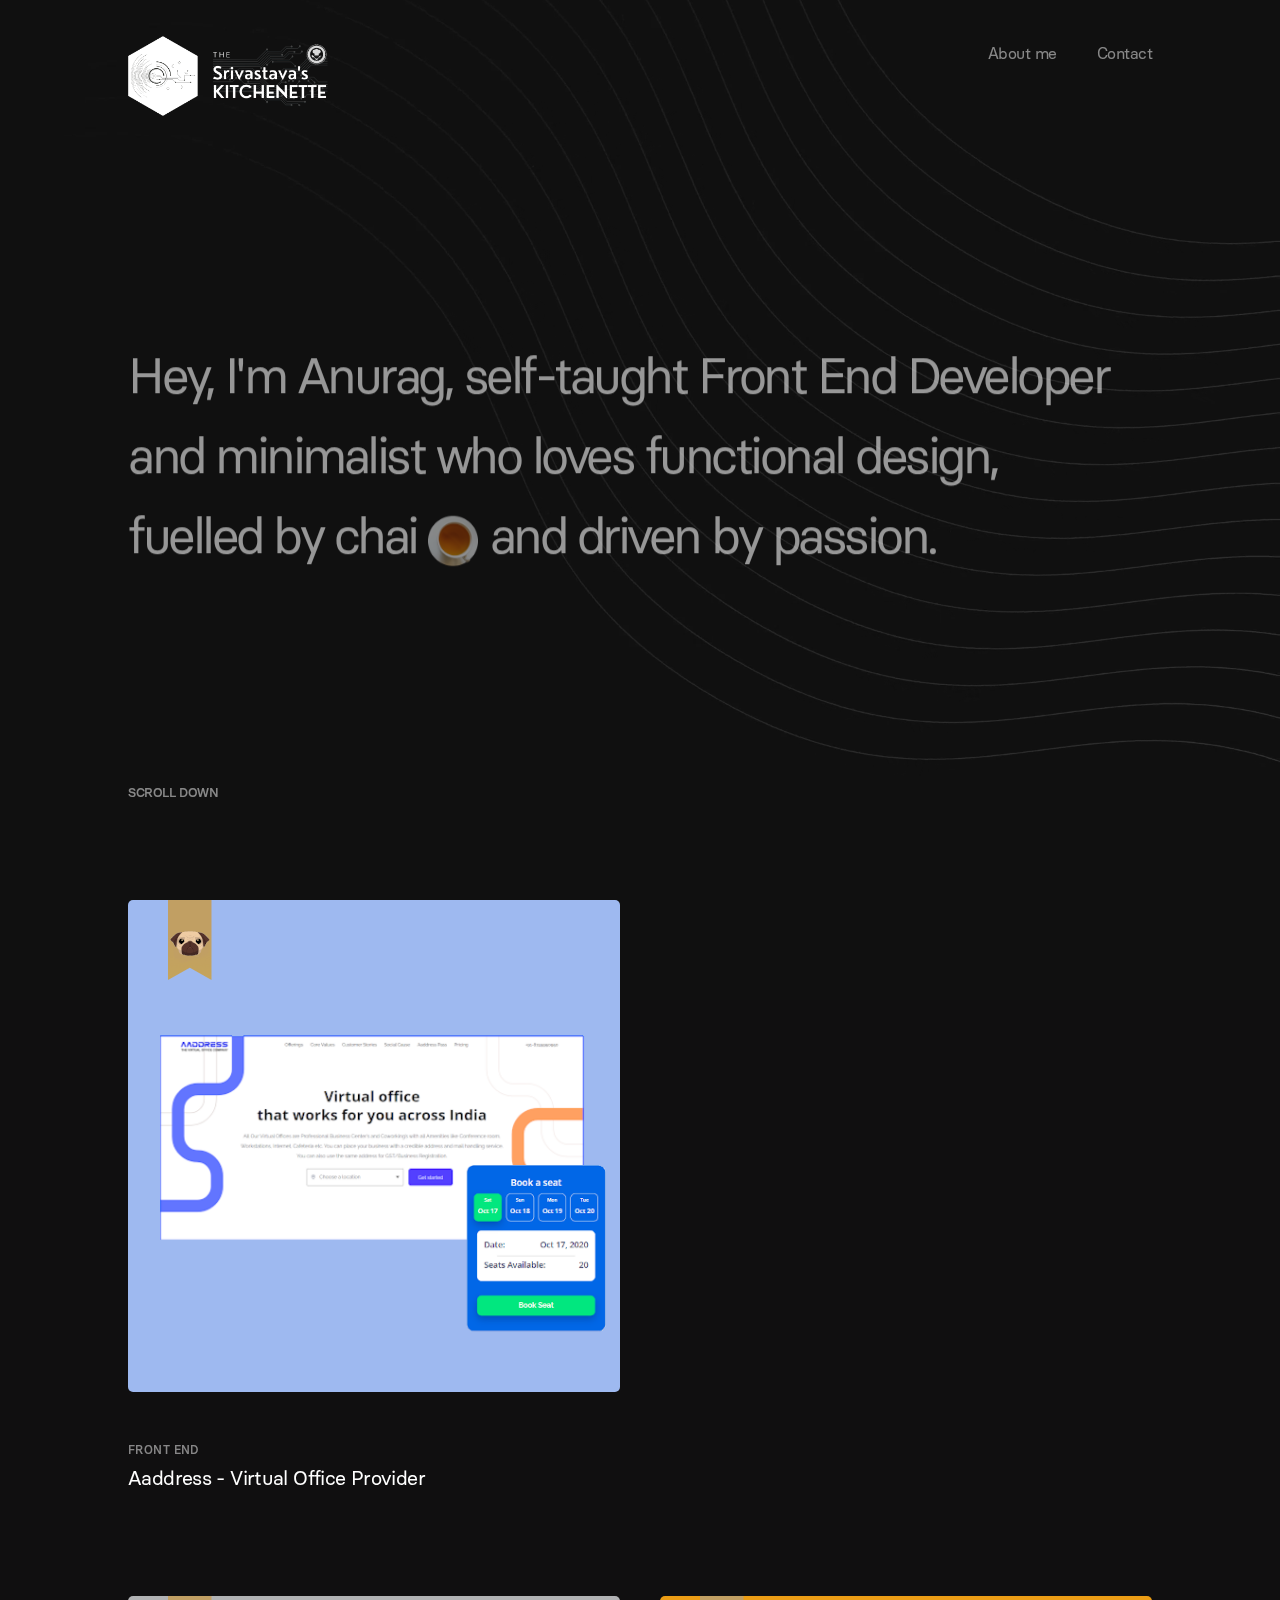
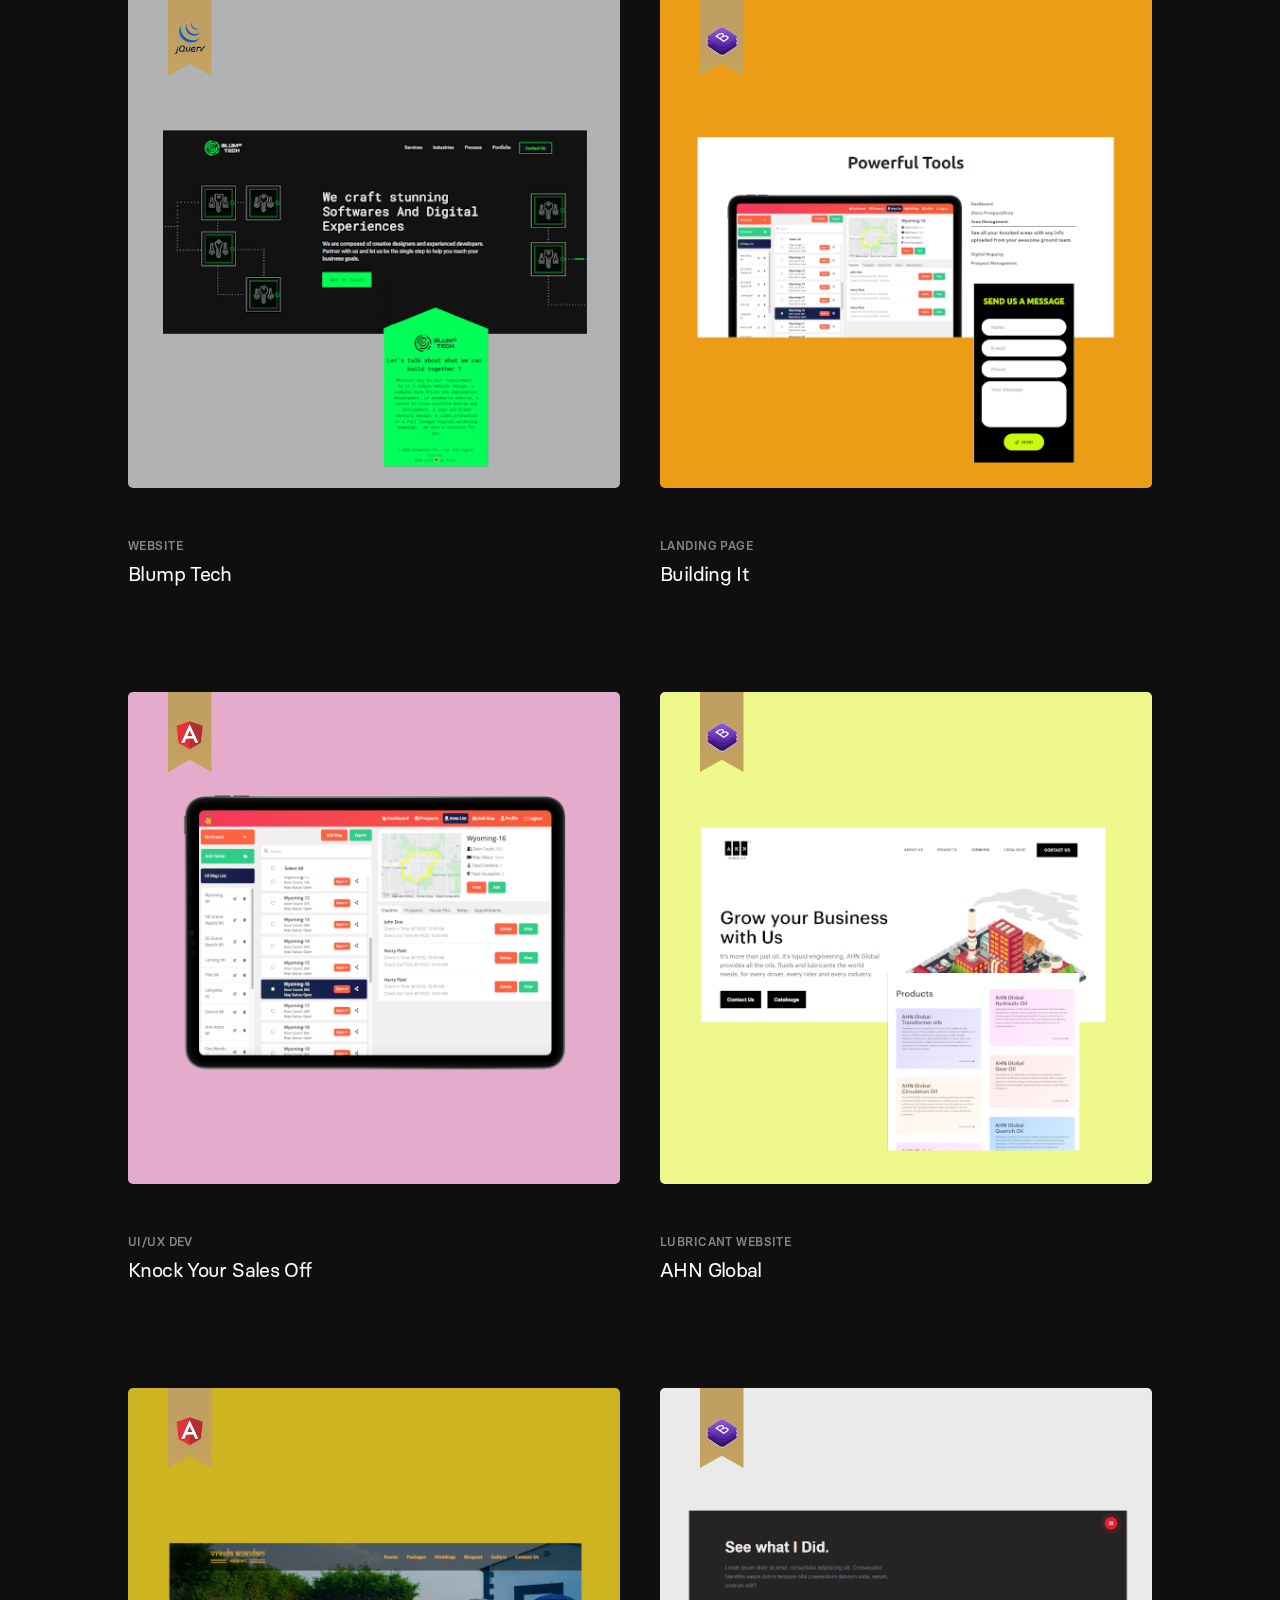
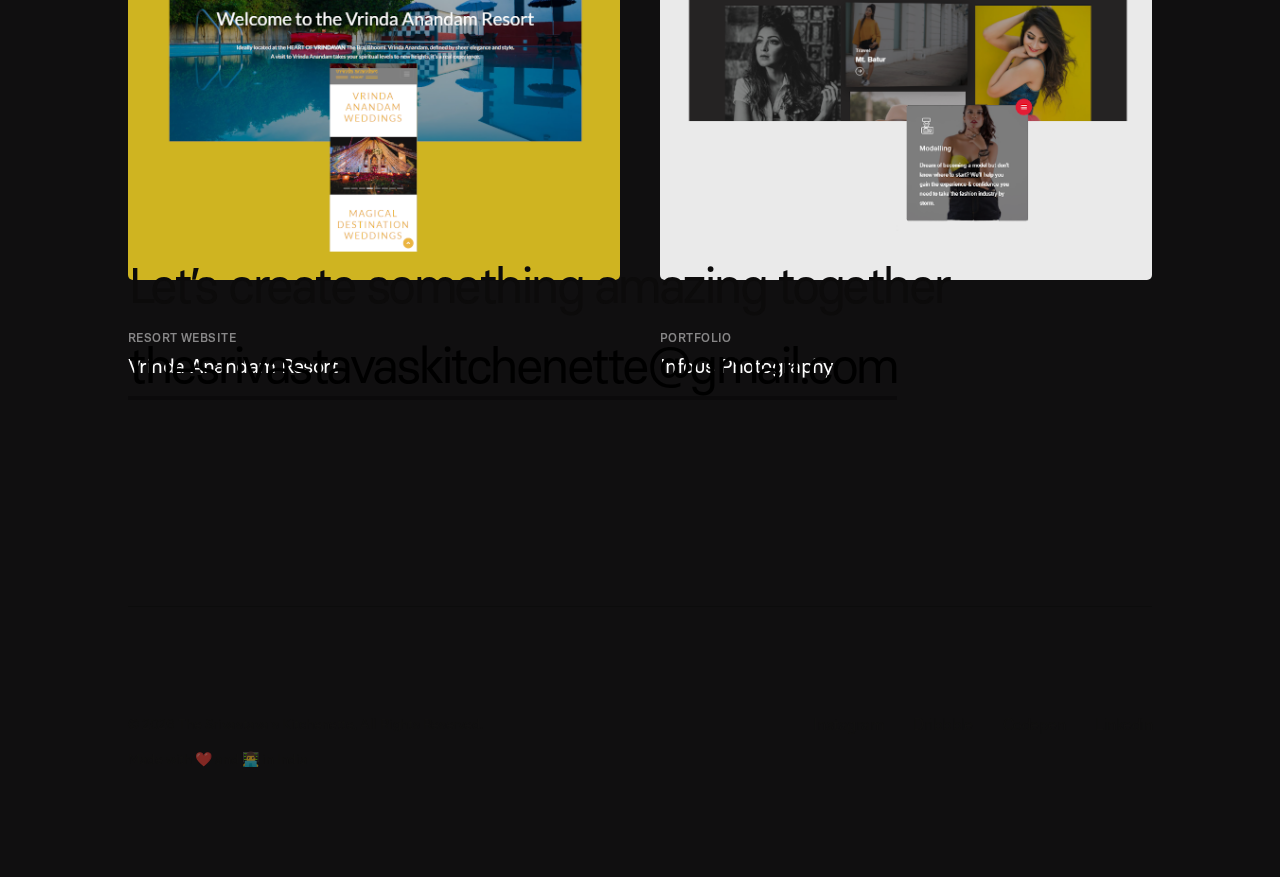
==== commit 24761ec4: "Gtag" ====
--- a/index.html
+++ b/index.html
@@ -28,9 +28,32 @@
     <meta name="msapplication-TileColor" content="#da532c">
     <meta name="theme-color" content="#ffffff">
 
+    <!-- Google Tag Manager -->
+    <script>
+        (function(w, d, s, l, i) {
+            w[l] = w[l] || [];
+            w[l].push({
+                'gtm.start': new Date().getTime(),
+                event: 'gtm.js'
+            });
+            var f = d.getElementsByTagName(s)[0],
+                j = d.createElement(s),
+                dl = l != 'dataLayer' ? '&l=' + l : '';
+            j.async = true;
+            j.src =
+                'https://www.googletagmanager.com/gtm.js?id=' + i + dl;
+            f.parentNode.insertBefore(j, f);
+        })(window, document, 'script', 'dataLayer', 'GTM-M6DDRHZ');
+    </script>
+    <!-- End Google Tag Manager -->
+
 </head>
 
 <body data-w-id="5b77de6a99b0115073a3e8b8" class="body">
+    <!-- Google Tag Manager (noscript) -->
+    <noscript><iframe src="https://www.googletagmanager.com/ns.html?id=GTM-M6DDRHZ"
+height="0" width="0" style="display:none;visibility:hidden"></iframe></noscript>
+    <!-- End Google Tag Manager (noscript) -->
     <div class="cursor">
         <div class="cursor-shadow"></div>
         <div class="cursor-dot"></div>
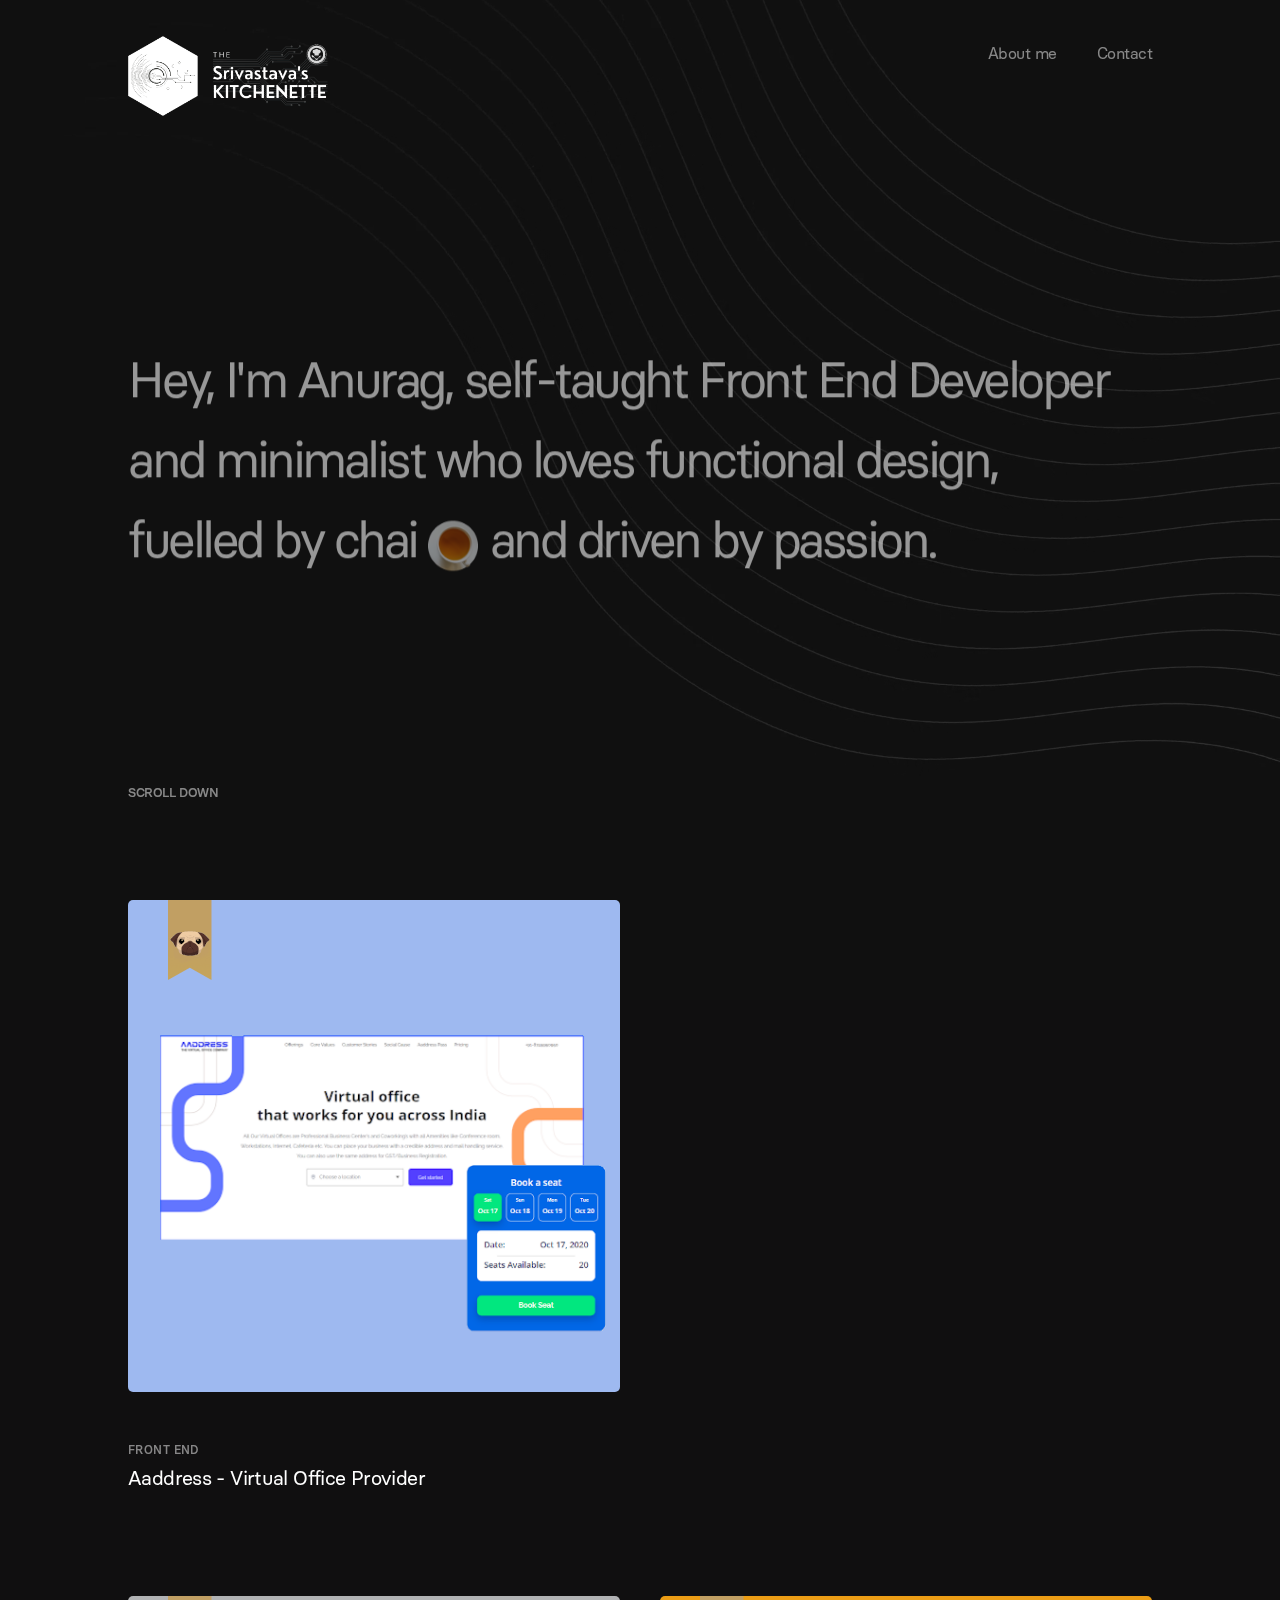
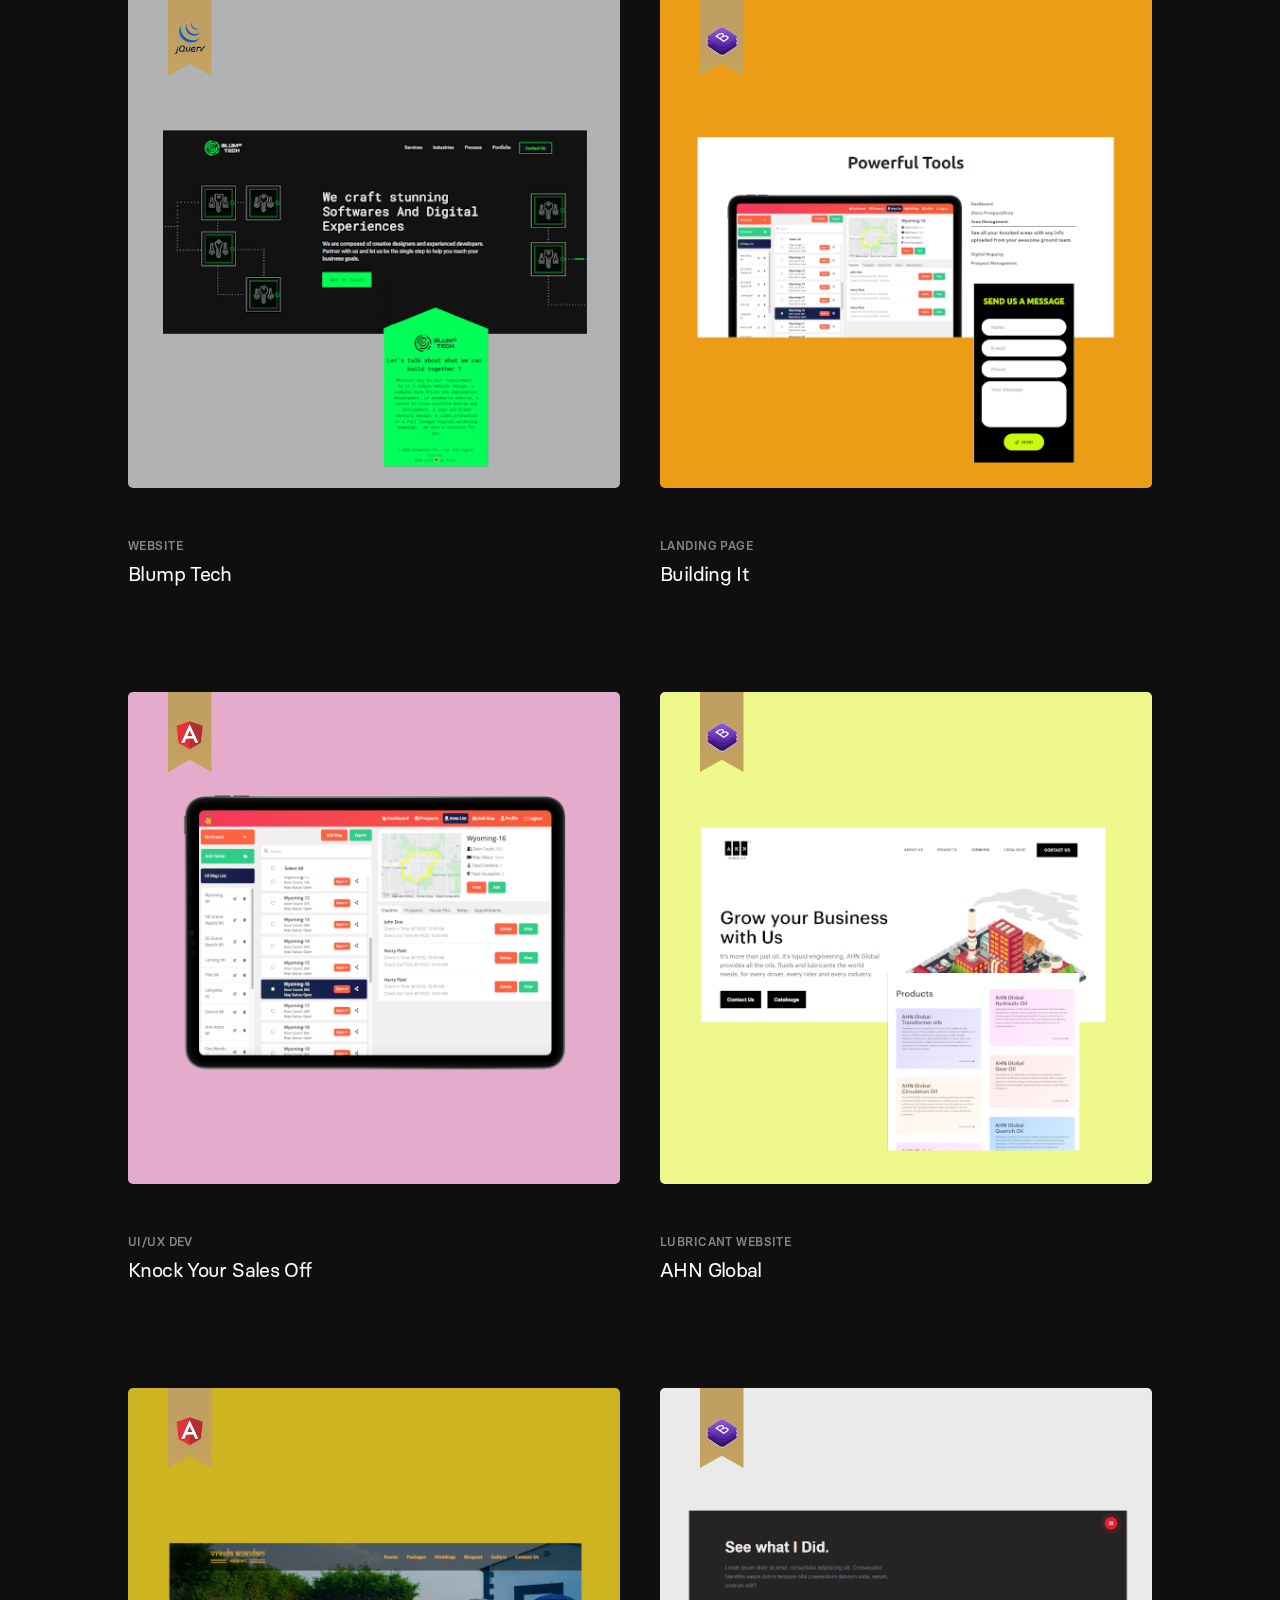
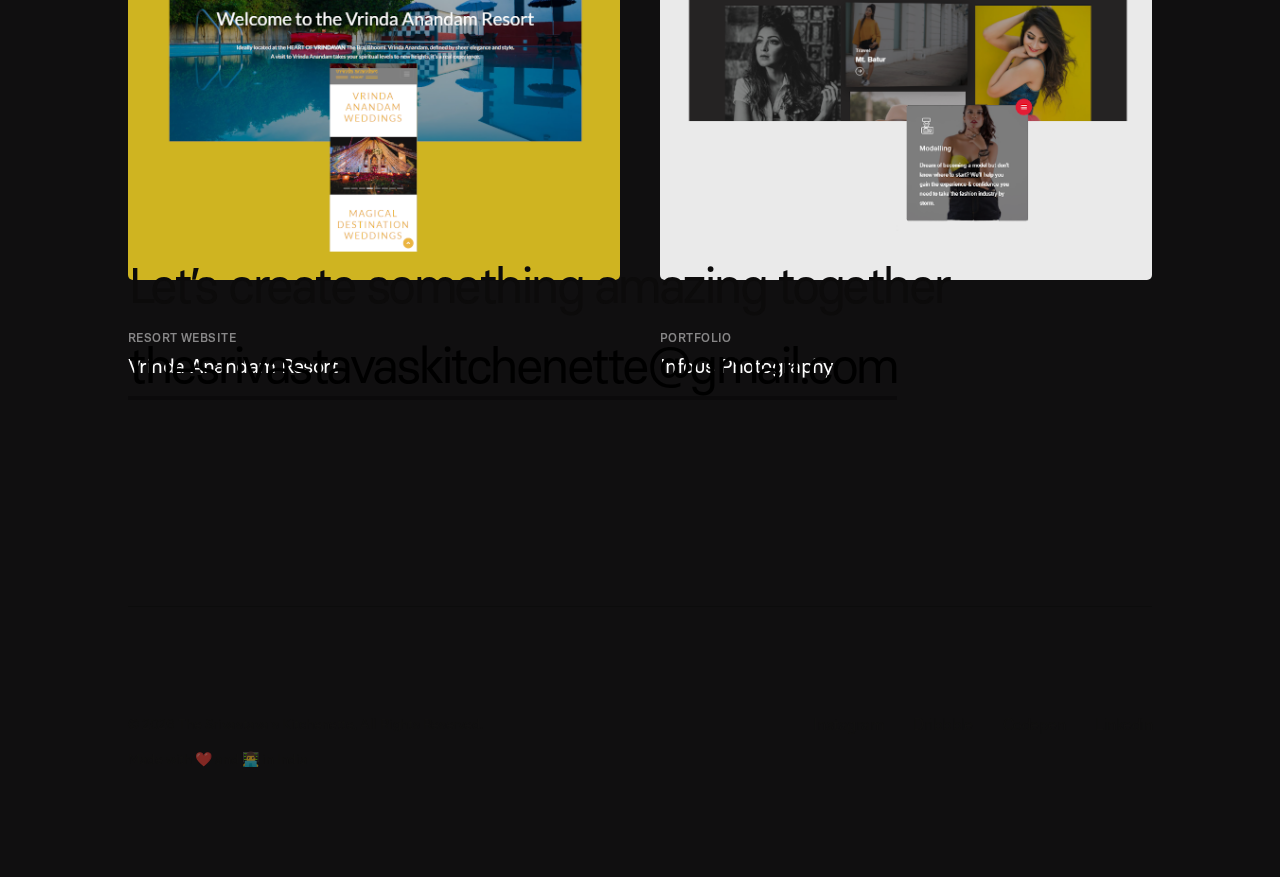
==== commit fdd281d2: "SEO" ====
--- a/index.html
+++ b/index.html
@@ -1,12 +1,18 @@
 <!DOCTYPE html>
-<html data-wf-page="5c06e928561d9f83b454be51" data-wf-site="5bc04fe1d7e6b50a658f06a2">
+<html lang="en-IN" data-wf-page="5c06e928561d9f83b454be51" data-wf-site="5bc04fe1d7e6b50a658f06a2">
 
 <head>
     <meta charset="utf-8" />
-    <title>The Srivastava's Kitchenette</title>
+    <title>The Srivastava's Kitchenette || Self-Taught Front End Developer</title>
+    <meta name="title" content="The Srivastava's Kitchenette || Creative Developer who loves minimalist and functional design.">
     <meta content="Creative Developer who loves minimalist and functional design. Always with a smile and a positive attitude to create an amazing work. I can help you with web design/development, and brand identity. Based in India." name="description" />
+    <meta name="keywords" itemprop="keywords" content="technology, tech, srivastavas kitchenette, srivastava's kitchenette, srivastava's kitchen, contact, software, apps, webapp, web development company, website design company in delhi, web design, web development company india, seo & smo, branding, logo designing, software development, website hosting in india, responsive website designing, search engine optimization, internet marketing, website designing, web development, web design services India, app development company India, software development company in India, front end development, personal website, codepen, dribble, thesrivastavaskitchenette, kitchenette, srivastava, anurag">
+    <meta content="The Srivastava's Kitchenette || Creative Developer who loves minimalist and functional design." property="og:title" />
     <meta property="og:image" content="images/og_home.jpg" />
     <meta content="width=device-width, initial-scale=1" name="viewport" />
+    <meta name="MobileOptimized" content="width=device-width" />
+    <meta name="HandheldFriendly" content="true" />
+    <meta http-equiv=X-UA-Compatible content="IE=edge">
     <meta name="author" content="Anurag Srivastava">
     <style>
         .w-layout-grid {
@@ -18,9 +24,9 @@
             grid-column-gap: 16px;
         }
     </style>
-    <link href="css/normalize.css" rel="stylesheet" type="text/css" />
-    <link href="css/webflow.css" rel="stylesheet" type="text/css" />
-    <link href="css/style4bf4.css?ver=1.0.3" rel="stylesheet" type="text/css" />
+    <link href="css/normalize.min.css" rel="stylesheet" type="text/css" />
+    <link href="css/webflow.min.css" rel="stylesheet" type="text/css" />
+    <link href="css/style4bf4.min.css?ver=1.0.3" rel="stylesheet" type="text/css" />
     <link rel="apple-touch-icon" sizes="180x180" href="images/apple-touch-icon.png">
     <link rel="icon" type="image/png" sizes="32x32" href="images/favicon-32x32.png">
     <link rel="icon" type="image/png" sizes="16x16" href="images/favicon-16x16.png">
@@ -70,7 +76,7 @@
         images/wawe_mobile-p-800.png   800w,
         images/wawe_mobile-p-1080.png 1080w,
         images/wawe_mobile.png        1344w
-      " sizes="100vw" alt="" class="background_image" />
+      " sizes="100vw" alt="Backdrop Image" class="background_image" />
     <div class="container">
         <div class="w_hero">
             <div id="w-node-094bbea0892c-bea0892c" class="header">
@@ -91,10 +97,12 @@
                 </div>
             </div>
             <div id="w-node-c7ebb46404ba-b454be51" class="headline">
-                <div data-w-id="4ff0f8d2-6062-380d-103e-e447fec7f9b3" style="opacity:0;-webkit-transform:translate3d(0, 30PX, 0) scale3d(1, 1, 1) rotateX(0) rotateY(0) rotateZ(0) skew(0, 0);-moz-transform:translate3d(0, 30PX, 0) scale3d(1, 1, 1) rotateX(0) rotateY(0) rotateZ(0) skew(0, 0);-ms-transform:translate3d(0, 30PX, 0) scale3d(1, 1, 1) rotateX(0) rotateY(0) rotateZ(0) skew(0, 0);transform:translate3d(0, 30PX, 0) scale3d(1, 1, 1) rotateX(0) rotateY(0) rotateZ(0) skew(0, 0)"
-                    class="h1">
-                    Hey, I&#x27;m Anurag, self-taught Front End Developer and minimalist who loves functional design, fuelled by chai <img src="images/tea.png" width="50" height="50" alt="" /> and driven by passion.
-                </div>
+                <h1>
+                    <div data-w-id="4ff0f8d2-6062-380d-103e-e447fec7f9b3" style="opacity:0;-webkit-transform:translate3d(0, 30PX, 0) scale3d(1, 1, 1) rotateX(0) rotateY(0) rotateZ(0) skew(0, 0);-moz-transform:translate3d(0, 30PX, 0) scale3d(1, 1, 1) rotateX(0) rotateY(0) rotateZ(0) skew(0, 0);-ms-transform:translate3d(0, 30PX, 0) scale3d(1, 1, 1) rotateX(0) rotateY(0) rotateZ(0) skew(0, 0);transform:translate3d(0, 30PX, 0) scale3d(1, 1, 1) rotateX(0) rotateY(0) rotateZ(0) skew(0, 0)"
+                        class="h1">
+                        Hey, I&#x27;m Anurag, self-taught Front End Developer and minimalist who loves functional design, fuelled by chai <img src="images/tea.png" width="50" height="50" alt="Masala Chai" /> and driven by passion.
+                    </div>
+                </h1>
             </div>
             <div class="bottom_hero">
                 <a href="#projects" data-w-id="58be3d40-16d1-d390-2cef-a83637120572" class="scroll_link link_cursor">Scroll
@@ -197,7 +205,7 @@
         <div class="contact_container w-clearfix">
             <div class="h1 footer">
                 Let’s create something amazing together
-                <a href="mailto:thesrivastavaskitchenette@gmail.com?subject=Hey!" class="link_email send_link">thesrivastavaskitchenette@gmail.com</a>
+                <a href="mailto:&#116;&#104;&#101;&#115;&#114;&#105;&#118;&#097;&#115;&#116;&#097;&#118;&#097;&#115;&#107;&#105;&#116;&#099;&#104;&#101;&#110;&#101;&#116;&#116;&#101;&#064;&#103;&#109;&#097;&#105;&#108;&#046;&#099;&#111;&#109;?subject=Hey!" class="link_email send_link">&#116;&#104;&#101;&#115;&#114;&#105;&#118;&#097;&#115;&#116;&#097;&#118;&#097;&#115;&#107;&#105;&#116;&#099;&#104;&#101;&#110;&#101;&#116;&#116;&#101;&#064;&#103;&#109;&#097;&#105;&#108;&#046;&#099;&#111;&#109;</a>
             </div>
             <div class="line white_bg"></div>
             <div class="copyright_wrap w-clearfix">
@@ -228,6 +236,9 @@
     <script src="js/webflow.js" type="text/javascript"></script>
     <script src="js/srivas.js?ver=1.3" type="text/javascript"></script>
     <!-- [if lte IE 9]><script src="https://cdnjs.cloudflare.com/ajax/libs/placeholders/3.0.2/placeholders.min.js"></script><![endif] -->
+
+    <!-- Go to www.addthis.com/dashboard to customize your tools -->
+    <script type="text/javascript" src="//s7.addthis.com/js/300/addthis_widget.js#pubid=ra-5f92d6fa049c0a00"></script>
 </body>
 
 </html>--- a/css/webflow.min.css
+++ b/css/webflow.min.css
@@ -0,0 +1 @@
+@font-face{font-family:webflow-icons;src:url("[data-uri]") format('truetype');font-weight:400;font-style:normal}[class*=" w-icon-"],[class^=w-icon-]{font-family:webflow-icons!important;speak:none;font-style:normal;font-weight:400;font-variant:normal;text-transform:none;line-height:1;-webkit-font-smoothing:antialiased;-moz-osx-font-smoothing:grayscale}.w-icon-slider-right:before{content:"\e600"}.w-icon-slider-left:before{content:"\e601"}.w-icon-nav-menu:before{content:"\e602"}.w-icon-arrow-down:before,.w-icon-dropdown-toggle:before{content:"\e603"}.w-icon-file-upload-remove:before{content:"\e900"}.w-icon-file-upload-icon:before{content:"\e903"}*{-webkit-box-sizing:border-box;-moz-box-sizing:border-box;box-sizing:border-box}html{height:100%}body{margin:0;min-height:100%;background-color:#fff;font-family:Arial,sans-serif;font-size:14px;line-height:20px;color:#333}img{max-width:100%;vertical-align:middle;display:inline-block}html.w-mod-touch *{background-attachment:scroll!important}.w-block{display:block}.w-inline-block{max-width:100%;display:inline-block}.w-clearfix:after,.w-clearfix:before{content:" ";display:table;grid-column-start:1;grid-row-start:1;grid-column-end:2;grid-row-end:2}.w-clearfix:after{clear:both}.w-hidden{display:none}.w-button{display:inline-block;padding:9px 15px;background-color:#3898ec;color:#fff;border:0;line-height:inherit;text-decoration:none;cursor:pointer;border-radius:0}input.w-button{-webkit-appearance:button}html[data-w-dynpage] [data-w-cloak]{color:transparent!important}.w-webflow-badge,.w-webflow-badge *{position:static;left:auto;top:auto;right:auto;bottom:auto;z-index:auto;display:block;visibility:visible;overflow:visible;overflow-x:visible;overflow-y:visible;box-sizing:border-box;width:auto;height:auto;max-height:none;max-width:none;min-height:0;min-width:0;margin:0;padding:0;float:none;clear:none;border:0 none transparent;border-radius:0;background:0 0;background-image:none;background-position:0 0;background-size:auto auto;background-repeat:repeat;background-origin:padding-box;background-clip:border-box;background-attachment:scroll;background-color:transparent;box-shadow:none;opacity:1;transform:none;transition:none;direction:ltr;font-family:inherit;font-weight:inherit;color:inherit;font-size:inherit;line-height:inherit;font-style:inherit;font-variant:inherit;text-align:inherit;letter-spacing:inherit;text-decoration:inherit;text-indent:0;text-transform:inherit;list-style-type:disc;text-shadow:none;font-smoothing:auto;vertical-align:baseline;cursor:inherit;white-space:inherit;word-break:normal;word-spacing:normal;word-wrap:normal}.w-webflow-badge{position:fixed!important;display:inline-block!important;visibility:visible!important;opacity:1!important;z-index:2147483647!important;top:auto!important;right:12px!important;bottom:12px!important;left:auto!important;color:#aaadb0!important;background-color:#fff!important;border-radius:3px!important;padding:6px 8px 6px 6px!important;font-size:12px!important;opacity:1!important;line-height:14px!important;text-decoration:none!important;transform:none!important;margin:0!important;width:auto!important;height:auto!important;overflow:visible!important;white-space:nowrap;box-shadow:0 0 0 1px rgba(0,0,0,.1),0 1px 3px rgba(0,0,0,.1);cursor:pointer}.w-webflow-badge>img{display:inline-block!important;visibility:visible!important;opacity:1!important;vertical-align:middle!important}h1,h2,h3,h4,h5,h6{font-weight:700;margin-bottom:10px}h1{font-size:38px;line-height:44px;margin-top:20px}h2{font-size:32px;line-height:36px;margin-top:20px}h3{font-size:24px;line-height:30px;margin-top:20px}h4{font-size:18px;line-height:24px;margin-top:10px}h5{font-size:14px;line-height:20px;margin-top:10px}h6{font-size:12px;line-height:18px;margin-top:10px}p{margin-top:0;margin-bottom:10px}blockquote{margin:0 0 10px 0;padding:10px 20px;border-left:5px solid #e2e2e2;font-size:18px;line-height:22px}figure{margin:0;margin-bottom:10px}figcaption{margin-top:5px;text-align:center}ol,ul{margin-top:0;margin-bottom:10px;padding-left:40px}.w-list-unstyled{padding-left:0;list-style:none}.w-embed:after,.w-embed:before{content:" ";display:table;grid-column-start:1;grid-row-start:1;grid-column-end:2;grid-row-end:2}.w-embed:after{clear:both}.w-video{width:100%;position:relative;padding:0}.w-video embed,.w-video iframe,.w-video object{position:absolute;top:0;left:0;width:100%;height:100%}fieldset{padding:0;margin:0;border:0}button,html input[type=button],input[type=reset]{border:0;cursor:pointer;-webkit-appearance:button}.w-form{margin:0 0 15px}.w-form-done{display:none;padding:20px;text-align:center;background-color:#ddd}.w-form-fail{display:none;margin-top:10px;padding:10px;background-color:#ffdede}label{display:block;margin-bottom:5px;font-weight:700}.w-input,.w-select{display:block;width:100%;height:38px;padding:8px 12px;margin-bottom:10px;font-size:14px;line-height:1.428571429;color:#333;vertical-align:middle;background-color:#fff;border:1px solid #ccc}.w-input:-moz-placeholder,.w-select:-moz-placeholder{color:#999}.w-input::-moz-placeholder,.w-select::-moz-placeholder{color:#999;opacity:1}.w-input:-ms-input-placeholder,.w-select:-ms-input-placeholder{color:#999}.w-input::-webkit-input-placeholder,.w-select::-webkit-input-placeholder{color:#999}.w-input:focus,.w-select:focus{border-color:#3898ec;outline:0}.w-input[disabled],.w-input[readonly],.w-select[disabled],.w-select[readonly],fieldset[disabled] .w-input,fieldset[disabled] .w-select{cursor:not-allowed;background-color:#eee}textarea.w-input,textarea.w-select{height:auto}.w-select{background-image:-webkit-linear-gradient(white 0,#f3f3f3 100%);background-image:linear-gradient(white 0,#f3f3f3 100%)}.w-select[multiple]{height:auto}.w-form-label{display:inline-block;cursor:pointer;font-weight:400;margin-bottom:0}.w-checkbox,.w-radio{display:block;margin-bottom:5px;padding-left:20px}.w-checkbox:after,.w-checkbox:before,.w-radio:after,.w-radio:before{content:" ";display:table;grid-column-start:1;grid-row-start:1;grid-column-end:2;grid-row-end:2}.w-checkbox:after,.w-radio:after{clear:both}.w-checkbox-input,.w-radio-input{margin:4px 0 0;line-height:normal;float:left;margin-left:-20px}.w-radio-input{margin-top:3px}.w-file-upload{display:block;margin-bottom:10px}.w-file-upload-input{width:.1px;height:.1px;opacity:0;overflow:hidden;position:absolute;z-index:-100}.w-file-upload-default,.w-file-upload-success,.w-file-upload-uploading{display:inline-block;color:#333}.w-file-upload-error{display:block;margin-top:10px}.w-file-upload-default.w-hidden,.w-file-upload-error.w-hidden,.w-file-upload-success.w-hidden,.w-file-upload-uploading.w-hidden{display:none}.w-file-upload-uploading-btn{display:flex;font-size:14px;font-weight:400;cursor:pointer;margin:0;padding:8px 12px;border:1px solid #ccc;background-color:#fafafa}.w-file-upload-file{display:flex;flex-grow:1;justify-content:space-between;margin:0;padding:8px 9px 8px 11px;border:1px solid #ccc;background-color:#fafafa}.w-file-upload-file-name{font-size:14px;font-weight:400;display:block}.w-file-remove-link{margin-top:3px;margin-left:10px;width:auto;height:auto;padding:3px;display:block;cursor:pointer}.w-icon-file-upload-remove{margin:auto;font-size:10px}.w-file-upload-error-msg{display:inline-block;color:#ea384c;padding:2px 0}.w-file-upload-info{display:inline-block;line-height:38px;padding:0 12px}.w-file-upload-label{display:inline-block;font-size:14px;font-weight:400;cursor:pointer;margin:0;padding:8px 12px;border:1px solid #ccc;background-color:#fafafa}.w-icon-file-upload-icon,.w-icon-file-upload-uploading{display:inline-block;margin-right:8px;width:20px}.w-icon-file-upload-uploading{height:20px}.w-container{margin-left:auto;margin-right:auto;max-width:940px}.w-container:after,.w-container:before{content:" ";display:table;grid-column-start:1;grid-row-start:1;grid-column-end:2;grid-row-end:2}.w-container:after{clear:both}.w-container .w-row{margin-left:-10px;margin-right:-10px}.w-row:after,.w-row:before{content:" ";display:table;grid-column-start:1;grid-row-start:1;grid-column-end:2;grid-row-end:2}.w-row:after{clear:both}.w-row .w-row{margin-left:0;margin-right:0}.w-col{position:relative;float:left;width:100%;min-height:1px;padding-left:10px;padding-right:10px}.w-col .w-col{padding-left:0;padding-right:0}.w-col-1{width:8.33333333%}.w-col-2{width:16.66666667%}.w-col-3{width:25%}.w-col-4{width:33.33333333%}.w-col-5{width:41.66666667%}.w-col-6{width:50%}.w-col-7{width:58.33333333%}.w-col-8{width:66.66666667%}.w-col-9{width:75%}.w-col-10{width:83.33333333%}.w-col-11{width:91.66666667%}.w-col-12{width:100%}.w-hidden-main{display:none!important}@media screen and (max-width:991px){.w-container{max-width:728px}.w-hidden-main{display:inherit!important}.w-hidden-medium{display:none!important}.w-col-medium-1{width:8.33333333%}.w-col-medium-2{width:16.66666667%}.w-col-medium-3{width:25%}.w-col-medium-4{width:33.33333333%}.w-col-medium-5{width:41.66666667%}.w-col-medium-6{width:50%}.w-col-medium-7{width:58.33333333%}.w-col-medium-8{width:66.66666667%}.w-col-medium-9{width:75%}.w-col-medium-10{width:83.33333333%}.w-col-medium-11{width:91.66666667%}.w-col-medium-12{width:100%}.w-col-stack{width:100%;left:auto;right:auto}}@media screen and (max-width:767px){.w-hidden-main{display:inherit!important}.w-hidden-medium{display:inherit!important}.w-hidden-small{display:none!important}.w-container .w-row,.w-row{margin-left:0;margin-right:0}.w-col{width:100%;left:auto;right:auto}.w-col-small-1{width:8.33333333%}.w-col-small-2{width:16.66666667%}.w-col-small-3{width:25%}.w-col-small-4{width:33.33333333%}.w-col-small-5{width:41.66666667%}.w-col-small-6{width:50%}.w-col-small-7{width:58.33333333%}.w-col-small-8{width:66.66666667%}.w-col-small-9{width:75%}.w-col-small-10{width:83.33333333%}.w-col-small-11{width:91.66666667%}.w-col-small-12{width:100%}}@media screen and (max-width:479px){.w-container{max-width:none}.w-hidden-main{display:inherit!important}.w-hidden-medium{display:inherit!important}.w-hidden-small{display:inherit!important}.w-hidden-tiny{display:none!important}.w-col{width:100%}.w-col-tiny-1{width:8.33333333%}.w-col-tiny-2{width:16.66666667%}.w-col-tiny-3{width:25%}.w-col-tiny-4{width:33.33333333%}.w-col-tiny-5{width:41.66666667%}.w-col-tiny-6{width:50%}.w-col-tiny-7{width:58.33333333%}.w-col-tiny-8{width:66.66666667%}.w-col-tiny-9{width:75%}.w-col-tiny-10{width:83.33333333%}.w-col-tiny-11{width:91.66666667%}.w-col-tiny-12{width:100%}}.w-widget{position:relative}.w-widget-map{width:100%;height:400px}.w-widget-map label{width:auto;display:inline}.w-widget-map img{max-width:inherit}.w-widget-map .gm-style-iw{width:90%!important;height:auto!important;top:7px!important;left:6%!important;display:inline;text-align:center;overflow:hidden}.w-widget-map .gm-style-iw+div{display:none}.w-widget-twitter{overflow:hidden}.w-widget-twitter-count-shim{display:inline-block;vertical-align:top;position:relative;width:28px;height:20px;text-align:center;background:#fff;border:#758696 solid 1px;border-radius:3px}.w-widget-twitter-count-shim *{pointer-events:none;-webkit-user-select:none;-moz-user-select:none;-ms-user-select:none;user-select:none}.w-widget-twitter-count-shim .w-widget-twitter-count-inner{position:relative;font-size:15px;line-height:12px;text-align:center;color:#999;font-family:serif}.w-widget-twitter-count-shim .w-widget-twitter-count-clear{position:relative;display:block}.w-widget-twitter-count-shim.w--large{width:36px;height:28px;margin-left:7px}.w-widget-twitter-count-shim.w--large .w-widget-twitter-count-inner{font-size:18px;line-height:18px}.w-widget-twitter-count-shim:not(.w--vertical){margin-left:5px;margin-right:8px}.w-widget-twitter-count-shim:not(.w--vertical).w--large{margin-left:6px}.w-widget-twitter-count-shim:not(.w--vertical):after,.w-widget-twitter-count-shim:not(.w--vertical):before{top:50%;left:0;border:solid transparent;content:" ";height:0;width:0;position:absolute;pointer-events:none}.w-widget-twitter-count-shim:not(.w--vertical):before{border-color:rgba(117,134,150,0);border-right-color:#5d6c7b;border-width:4px;margin-left:-9px;margin-top:-4px}.w-widget-twitter-count-shim:not(.w--vertical).w--large:before{border-width:5px;margin-left:-10px;margin-top:-5px}.w-widget-twitter-count-shim:not(.w--vertical):after{border-color:rgba(255,255,255,0);border-right-color:#fff;border-width:4px;margin-left:-8px;margin-top:-4px}.w-widget-twitter-count-shim:not(.w--vertical).w--large:after{border-width:5px;margin-left:-9px;margin-top:-5px}.w-widget-twitter-count-shim.w--vertical{width:61px;height:33px;margin-bottom:8px}.w-widget-twitter-count-shim.w--vertical:after,.w-widget-twitter-count-shim.w--vertical:before{top:100%;left:50%;border:solid transparent;content:" ";height:0;width:0;position:absolute;pointer-events:none}.w-widget-twitter-count-shim.w--vertical:before{border-color:rgba(117,134,150,0);border-top-color:#5d6c7b;border-width:5px;margin-left:-5px}.w-widget-twitter-count-shim.w--vertical:after{border-color:rgba(255,255,255,0);border-top-color:#fff;border-width:4px;margin-left:-4px}.w-widget-twitter-count-shim.w--vertical .w-widget-twitter-count-inner{font-size:18px;line-height:22px}.w-widget-twitter-count-shim.w--vertical.w--large{width:76px}.w-widget-gplus{overflow:hidden}.w-background-video{position:relative;overflow:hidden;height:500px;color:#fff}.w-background-video>video{background-size:cover;background-position:50% 50%;position:absolute;right:-100%;bottom:-100%;top:-100%;left:-100%;margin:auto;min-width:100%;width:100%;min-height:100%;z-index:-100}.w-background-video>video::-webkit-media-controls-start-playback-button{display:none!important;-webkit-appearance:none}.w-slider{position:relative;height:300px;text-align:center;background:#ddd;clear:both;-webkit-tap-highlight-color:transparent;tap-highlight-color:transparent}.w-slider-mask{position:relative;display:block;overflow:hidden;z-index:1;left:0;right:0;height:100%;white-space:nowrap}.w-slide{position:relative;display:inline-block;vertical-align:top;width:100%;height:100%;white-space:normal;text-align:left}.w-slider-nav{position:absolute;z-index:2;top:auto;right:0;bottom:0;left:0;margin:auto;padding-top:10px;height:40px;text-align:center;-webkit-tap-highlight-color:transparent;tap-highlight-color:transparent}.w-slider-nav.w-round>div{border-radius:100%}.w-slider-nav.w-num>div{width:auto;height:auto;padding:.2em .5em;font-size:inherit;line-height:inherit}.w-slider-nav.w-shadow>div{box-shadow:0 0 3px rgba(51,51,51,.4)}.w-slider-nav-invert{color:#fff}.w-slider-nav-invert>div{background-color:rgba(34,34,34,.4)}.w-slider-nav-invert>div.w-active{background-color:#222}.w-slider-dot{position:relative;display:inline-block;width:1em;height:1em;background-color:rgba(255,255,255,.4);cursor:pointer;margin:0 3px .5em;transition:background-color .1s,color .1s}.w-slider-dot.w-active{background-color:#fff}.w-slider-arrow-left,.w-slider-arrow-right{position:absolute;width:80px;top:0;right:0;bottom:0;left:0;margin:auto;cursor:pointer;overflow:hidden;color:#fff;font-size:40px;-webkit-tap-highlight-color:transparent;tap-highlight-color:transparent;-webkit-user-select:none;-moz-user-select:none;-ms-user-select:none;user-select:none}.w-slider-arrow-left [class*=" w-icon-"],.w-slider-arrow-left [class^=w-icon-],.w-slider-arrow-right [class*=" w-icon-"],.w-slider-arrow-right [class^=w-icon-]{position:absolute}.w-slider-arrow-left{z-index:3;right:auto}.w-slider-arrow-right{z-index:4;left:auto}.w-icon-slider-left,.w-icon-slider-right{top:0;right:0;bottom:0;left:0;margin:auto;width:1em;height:1em}.w-dropdown{display:inline-block;position:relative;text-align:left;margin-left:auto;margin-right:auto;z-index:900}.w-dropdown-btn,.w-dropdown-link,.w-dropdown-toggle{position:relative;vertical-align:top;text-decoration:none;color:#222;padding:20px;text-align:left;margin-left:auto;margin-right:auto;white-space:nowrap}.w-dropdown-toggle{-webkit-user-select:none;-moz-user-select:none;-ms-user-select:none;user-select:none;display:inline-block;cursor:pointer;padding-right:40px}.w-icon-dropdown-toggle{position:absolute;top:0;right:0;bottom:0;margin:auto;margin-right:20px;width:1em;height:1em}.w-dropdown-list{position:absolute;background:#ddd;display:none;min-width:100%}.w-dropdown-list.w--open{display:block}.w-dropdown-link{padding:10px 20px;display:block;color:#222}.w-dropdown-link.w--current{color:#0082f3}.w-nav[data-collapse=all] .w-dropdown,.w-nav[data-collapse=all] .w-dropdown-toggle{display:block}.w-nav[data-collapse=all] .w-dropdown-list{position:static}@media screen and (max-width:991px){.w-nav[data-collapse=medium] .w-dropdown,.w-nav[data-collapse=medium] .w-dropdown-toggle{display:block}.w-nav[data-collapse=medium] .w-dropdown-list{position:static}}@media screen and (max-width:767px){.w-nav[data-collapse=small] .w-dropdown,.w-nav[data-collapse=small] .w-dropdown-toggle{display:block}.w-nav[data-collapse=small] .w-dropdown-list{position:static}.w-nav-brand{padding-left:10px}}@media screen and (max-width:479px){.w-nav[data-collapse=tiny] .w-dropdown,.w-nav[data-collapse=tiny] .w-dropdown-toggle{display:block}.w-nav[data-collapse=tiny] .w-dropdown-list{position:static}}.w-lightbox-backdrop{color:#000;cursor:auto;font-family:serif;font-size:medium;font-style:normal;font-variant:normal;font-weight:400;letter-spacing:normal;line-height:normal;list-style:disc;text-align:start;text-indent:0;text-shadow:none;text-transform:none;visibility:visible;white-space:normal;word-break:normal;word-spacing:normal;word-wrap:normal;position:fixed;top:0;right:0;bottom:0;left:0;color:#fff;font-family:"Helvetica Neue",Helvetica,Ubuntu,"Segoe UI",Verdana,sans-serif;font-size:17px;line-height:1.2;font-weight:300;text-align:center;background:rgba(0,0,0,.9);z-index:2000;outline:0;opacity:0;-webkit-user-select:none;-moz-user-select:none;-ms-user-select:none;-webkit-tap-highlight-color:transparent;-webkit-transform:translate(0,0)}.w-lightbox-backdrop,.w-lightbox-container{height:100%;overflow:auto;-webkit-overflow-scrolling:touch}.w-lightbox-content{position:relative;height:100vh;overflow:hidden}.w-lightbox-view{position:absolute;width:100vw;height:100vh;opacity:0}.w-lightbox-view:before{content:"";height:100vh}.w-lightbox-group,.w-lightbox-group .w-lightbox-view,.w-lightbox-group .w-lightbox-view:before{height:86vh}.w-lightbox-frame,.w-lightbox-view:before{display:inline-block;vertical-align:middle}.w-lightbox-figure{position:relative;margin:0}.w-lightbox-group .w-lightbox-figure{cursor:pointer}.w-lightbox-img{width:auto;height:auto;max-width:none}.w-lightbox-image{display:block;float:none;max-width:100vw;max-height:100vh}.w-lightbox-group .w-lightbox-image{max-height:86vh}.w-lightbox-caption{position:absolute;right:0;bottom:0;left:0;padding:.5em 1em;background:rgba(0,0,0,.4);text-align:left;text-overflow:ellipsis;white-space:nowrap;overflow:hidden}.w-lightbox-embed{position:absolute;top:0;right:0;bottom:0;left:0;width:100%;height:100%}.w-lightbox-control{position:absolute;top:0;width:4em;background-size:24px;background-repeat:no-repeat;background-position:center;cursor:pointer;-webkit-transition:all .3s;transition:all .3s}.w-lightbox-left{display:none;bottom:0;left:0;background-image:url([data-uri])}.w-lightbox-right{display:none;right:0;bottom:0;background-image:url([data-uri])}.w-lightbox-close{right:0;height:2.6em;background-image:url([data-uri]);background-size:18px}.w-lightbox-strip{position:absolute;bottom:0;left:0;right:0;padding:0 1vh;line-height:0;white-space:nowrap;overflow-x:auto;overflow-y:hidden}.w-lightbox-item{display:inline-block;width:10vh;padding:2vh 1vh;box-sizing:content-box;cursor:pointer;-webkit-transform:translate3d(0,0,0)}.w-lightbox-active{opacity:.3}.w-lightbox-thumbnail{position:relative;height:10vh;background:#222;overflow:hidden}.w-lightbox-thumbnail-image{position:absolute;top:0;left:0}.w-lightbox-thumbnail .w-lightbox-tall{top:50%;width:100%;-webkit-transform:translate(0,-50%);-ms-transform:translate(0,-50%);transform:translate(0,-50%)}.w-lightbox-thumbnail .w-lightbox-wide{left:50%;height:100%;-webkit-transform:translate(-50%,0);-ms-transform:translate(-50%,0);transform:translate(-50%,0)}.w-lightbox-spinner{position:absolute;top:50%;left:50%;box-sizing:border-box;width:40px;height:40px;margin-top:-20px;margin-left:-20px;border:5px solid rgba(0,0,0,.4);border-radius:50%;-webkit-animation:spin .8s infinite linear;animation:spin .8s infinite linear}.w-lightbox-spinner:after{content:"";position:absolute;top:-4px;right:-4px;bottom:-4px;left:-4px;border:3px solid transparent;border-bottom-color:#fff;border-radius:50%}.w-lightbox-hide{display:none}.w-lightbox-noscroll{overflow:hidden}@media (min-width:768px){.w-lightbox-content{height:96vh;margin-top:2vh}.w-lightbox-view,.w-lightbox-view:before{height:96vh}.w-lightbox-group,.w-lightbox-group .w-lightbox-view,.w-lightbox-group .w-lightbox-view:before{height:84vh}.w-lightbox-image{max-width:96vw;max-height:96vh}.w-lightbox-group .w-lightbox-image{max-width:82.3vw;max-height:84vh}.w-lightbox-left,.w-lightbox-right{display:block;opacity:.5}.w-lightbox-close{opacity:.8}.w-lightbox-control:hover{opacity:1}}.w-lightbox-inactive,.w-lightbox-inactive:hover{opacity:0}.w-richtext:after,.w-richtext:before{content:" ";display:table;grid-column-start:1;grid-row-start:1;grid-column-end:2;grid-row-end:2}.w-richtext:after{clear:both}.w-richtext[contenteditable=true]:after,.w-richtext[contenteditable=true]:before{white-space:initial}.w-richtext ol,.w-richtext ul{overflow:hidden}.w-richtext .w-richtext-figure-selected.w-richtext-figure-type-video div:before,.w-richtext .w-richtext-figure-selected[data-rt-type=video] div:before{outline:2px solid #2895f7}.w-richtext .w-richtext-figure-selected.w-richtext-figure-type-image div,.w-richtext .w-richtext-figure-selected[data-rt-type=image] div{outline:2px solid #2895f7}.w-richtext figure.w-richtext-figure-type-video>div:before,.w-richtext figure[data-rt-type=video]>div:before{content:'';position:absolute;display:none;left:0;top:0;right:0;bottom:0;z-index:1}.w-richtext figure{position:relative;max-width:60%}.w-richtext figure>div:before{cursor:default!important}.w-richtext figure img{width:100%}.w-richtext figure figcaption.w-richtext-figcaption-placeholder{opacity:.6}.w-richtext figure div{font-size:0;color:transparent}.w-richtext figure.w-richtext-figure-type-image,.w-richtext figure[data-rt-type=image]{display:table}.w-richtext figure.w-richtext-figure-type-image>div,.w-richtext figure[data-rt-type=image]>div{display:inline-block}.w-richtext figure.w-richtext-figure-type-image>figcaption,.w-richtext figure[data-rt-type=image]>figcaption{display:table-caption;caption-side:bottom}.w-richtext figure.w-richtext-figure-type-video,.w-richtext figure[data-rt-type=video]{width:60%;height:0}.w-richtext figure.w-richtext-figure-type-video iframe,.w-richtext figure[data-rt-type=video] iframe{position:absolute;top:0;left:0;width:100%;height:100%}.w-richtext figure.w-richtext-figure-type-video>div,.w-richtext figure[data-rt-type=video]>div{width:100%}.w-richtext figure.w-richtext-align-center{margin-right:auto;margin-left:auto;clear:both}.w-richtext figure.w-richtext-align-center.w-richtext-figure-type-image>div,.w-richtext figure.w-richtext-align-center[data-rt-type=image]>div{max-width:100%}.w-richtext figure.w-richtext-align-normal{clear:both}.w-richtext figure.w-richtext-align-fullwidth{width:100%;max-width:100%;text-align:center;clear:both;display:block;margin-right:auto;margin-left:auto}.w-richtext figure.w-richtext-align-fullwidth>div{display:inline-block;padding-bottom:inherit}.w-richtext figure.w-richtext-align-fullwidth>figcaption{display:block}.w-richtext figure.w-richtext-align-floatleft{float:left;margin-right:15px;clear:none}.w-richtext figure.w-richtext-align-floatright{float:right;margin-left:15px;clear:none}.w-nav{position:relative;background:#ddd;z-index:1000}.w-nav:after,.w-nav:before{content:" ";display:table;grid-column-start:1;grid-row-start:1;grid-column-end:2;grid-row-end:2}.w-nav:after{clear:both}.w-nav-brand{position:relative;float:left;text-decoration:none;color:#333}.w-nav-link{position:relative;display:inline-block;vertical-align:top;text-decoration:none;color:#222;padding:20px;text-align:left;margin-left:auto;margin-right:auto}.w-nav-link.w--current{color:#0082f3}.w-nav-menu{position:relative;float:right}.w--nav-menu-open{display:block!important;position:absolute;top:100%;left:0;right:0;background:#c8c8c8;text-align:center;overflow:visible;min-width:200px}.w--nav-link-open{display:block;position:relative}.w-nav-overlay{position:absolute;overflow:hidden;display:none;top:100%;left:0;right:0;width:100%}.w-nav-overlay .w--nav-menu-open{top:0}.w-nav[data-animation=over-left] .w-nav-overlay{width:auto}.w-nav[data-animation=over-left] .w--nav-menu-open,.w-nav[data-animation=over-left] .w-nav-overlay{right:auto;z-index:1;top:0}.w-nav[data-animation=over-right] .w-nav-overlay{width:auto}.w-nav[data-animation=over-right] .w--nav-menu-open,.w-nav[data-animation=over-right] .w-nav-overlay{left:auto;z-index:1;top:0}.w-nav-button{position:relative;float:right;padding:18px;font-size:24px;display:none;cursor:pointer;-webkit-tap-highlight-color:transparent;tap-highlight-color:transparent;-webkit-user-select:none;-moz-user-select:none;-ms-user-select:none;user-select:none}.w-nav-button.w--open{background-color:#c8c8c8;color:#fff}.w-nav[data-collapse=all] .w-nav-menu{display:none}.w-nav[data-collapse=all] .w-nav-button{display:block}@media screen and (max-width:991px){.w-nav[data-collapse=medium] .w-nav-menu{display:none}.w-nav[data-collapse=medium] .w-nav-button{display:block}}@media screen and (max-width:767px){.w-nav[data-collapse=small] .w-nav-menu{display:none}.w-nav[data-collapse=small] .w-nav-button{display:block}.w-nav-brand{padding-left:10px}}@media screen and (max-width:479px){.w-nav[data-collapse=tiny] .w-nav-menu{display:none}.w-nav[data-collapse=tiny] .w-nav-button{display:block}}.w-tabs{position:relative}.w-tabs:after,.w-tabs:before{content:" ";display:table;grid-column-start:1;grid-row-start:1;grid-column-end:2;grid-row-end:2}.w-tabs:after{clear:both}.w-tab-menu{position:relative}.w-tab-link{position:relative;display:inline-block;vertical-align:top;text-decoration:none;padding:9px 30px;text-align:left;cursor:pointer;color:#222;background-color:#ddd}.w-tab-link.w--current{background-color:#c8c8c8}.w-tab-content{position:relative;display:block;overflow:hidden}.w-tab-pane{position:relative;display:none}.w--tab-active{display:block}@media screen and (max-width:479px){.w-tab-link{display:block}}.w-ix-emptyfix:after{content:""}@keyframes spin{0%{transform:rotate(0)}100%{transform:rotate(360deg)}}.w-dyn-empty{padding:10px;background-color:#ddd}.w-dyn-bind-empty{display:none!important}.w-condition-invisible{display:none!important}--- a/css/style4bf4.min.css
+++ b/css/style4bf4.min.css
@@ -0,0 +1 @@
+*{cursor:none;margin:0;padding:0;text-decoration:none}.cursor{height:50px;width:50px;opacity:0;transition:opacity .1s linear;transition-delay:.3s;position:fixed;top:-25px;left:-25px;z-index:100;pointer-events:none}.cursor>div{width:var(--size);height:var(--size);border-radius:50%;position:absolute;pointer-events:none;backface-visibility:hidden}.cursor-shadow{--size:50px;border:1px solid #878886;transition:transform .1s ease-out,width .15s ease-out,height .15s ease-out,margin .15s linear;top:0;left:0}.cursor-dot{--size:10px;background:#fff;top:calc(50% - 5px);left:calc(50% - 5px)}.cursor-shadow.active{--size:80px;margin:-15px 0 0 -15px}.cursor-dot.active{--size:12px}.cursor-dot.open:before{content:'open';font-size:13px;color:#120f0f;font-weight:500;letter-spacing:.43px;text-decoration:none;text-transform:uppercase;position:absolute;top:50%;left:50%;transform:translate(-50%,-50%)}.cursor-shadow.open{--size:84px;margin:-17px 0 0 -17px;border:1px solid #878886;z-index:100}.cursor-dot.open{--size:70px;margin:-30px 0 0 -30px;z-index:100}.cursor-dot.send:before{content:'send';font-size:13px;color:#120f0f;font-weight:500;letter-spacing:.43px;text-decoration:none;text-transform:uppercase;position:absolute;top:50%;left:50%;transform:translate(-50%,-50%)}.cursor-shadow.send{--size:84px;margin:-17px 0 0 -17px;border:1px solid #878886;z-index:100}.cursor-dot.send{--size:70px;margin:-30px 0 0 -30px;z-index:100}@keyframes play162{0%{background-position:0 0}100%{background-position:-19440px 0}}.shapeshifter{animation-duration:2.7s;animation-timing-function:steps(162);animation-iteration-count:infinite;width:120px;height:120px;background-repeat:no-repeat;position:absolute;left:50%;top:50%;transform:translateX(-50%) translateY(-50%)}.shapeshifter.play{animation-name:play162}.w-layout-grid{display:-ms-grid;display:grid;grid-auto-columns:1fr;-ms-grid-columns:1fr 1fr;grid-template-columns:1fr 1fr;-ms-grid-rows:auto auto;grid-template-rows:auto auto;grid-row-gap:16px;grid-column-gap:16px}a{text-decoration:underline}.w_hero{display:-webkit-box;display:-webkit-flex;display:-ms-flexbox;display:flex;min-height:100vh;margin-right:auto;margin-left:auto;padding-bottom:10vh;-webkit-box-orient:vertical;-webkit-box-direction:normal;-webkit-flex-direction:column;-ms-flex-direction:column;flex-direction:column;-webkit-box-pack:justify;-webkit-justify-content:space-between;-ms-flex-pack:justify;justify-content:space-between;-webkit-box-align:start;-webkit-align-items:flex-start;-ms-flex-align:start;align-items:flex-start;grid-column-gap:16px;grid-row-gap:16px;-ms-grid-columns:1fr 1fr;grid-template-columns:1fr 1fr;-ms-grid-rows:auto auto;grid-template-rows:auto auto}body{display:block;background-color:#100e0f;font-family:Basiercircle,Arial,sans-serif;color:#fff;font-size:20px;line-height:35px;font-weight:400;letter-spacing:-.62px;-webkit-font-smoothing:antialiased;-webkit-text-size-adjust:none;-moz-text-size-adjust:none;-ms-text-size-adjust:none;font-size-adjust:none;-moz-font-size-adjust:none;-webkit-font-size-adjust:none}.logo{display:block;float:left;-webkit-box-pack:start;-webkit-justify-content:flex-start;-ms-flex-pack:start;justify-content:flex-start;-webkit-transition:margin .5s ease;transition:margin .5s ease;color:#fff;font-size:20px;text-align:left;letter-spacing:-1.14px;text-transform:none}.logo:hover{margin-left:10px}.headline{display:block;-webkit-box-flex:0;-webkit-flex:0 auto;-ms-flex:0 auto;flex:0 auto}.headline.about{-webkit-box-flex:0;-webkit-flex:0 auto;-ms-flex:0 auto;flex:0 auto}.h1{display:block;width:100%;max-width:1000px;-webkit-box-orient:vertical;-webkit-box-direction:normal;-webkit-flex-direction:column;-ms-flex-direction:column;flex-direction:column;-webkit-box-pack:justify;-webkit-justify-content:space-between;-ms-flex-pack:justify;justify-content:space-between;-webkit-box-flex:0;-webkit-flex:0 0 auto;-ms-flex:0 0 auto;flex:0 0 auto;color:#fff;font-size:50px;line-height:80px;font-weight:400;letter-spacing:-3.5px}.h1.footer{max-width:1020px;color:#0c0b0b}.utility-page-content .h1{display:block;width:90%;max-width:1400px;margin:0 auto;margin-bottom:20px;font-weight:500}.bottom_hero{display:block;width:100%;-webkit-box-orient:vertical;-webkit-box-direction:normal;-webkit-flex-direction:column;-ms-flex-direction:column;flex-direction:column;-webkit-box-pack:justify;-webkit-justify-content:space-between;-ms-flex-pack:justify;justify-content:space-between;-webkit-flex-wrap:nowrap;-ms-flex-wrap:nowrap;flex-wrap:nowrap;-webkit-box-align:stretch;-webkit-align-items:stretch;-ms-flex-align:stretch;align-items:stretch;-webkit-align-content:stretch;-ms-flex-line-pack:stretch;align-content:stretch;-webkit-box-flex:0;-webkit-flex:0 auto;-ms-flex:0 auto;flex:0 auto}.header{display:block;width:100%;max-width:1400px;margin-top:4vh;-webkit-box-orient:horizontal;-webkit-box-direction:normal;-webkit-flex-direction:row;-ms-flex-direction:row;flex-direction:row;-webkit-box-flex:0;-webkit-flex:0 auto;-ms-flex:0 auto;flex:0 auto}.menu{display:inline;padding-left:40px;float:right;-webkit-transition:color .5s ease;transition:color .5s ease;color:hsla(0,0%,100%,.5);font-size:16px;letter-spacing:-.5px;text-decoration:none}.menu:hover{color:#fff}.menu.w--current{opacity:1;color:#fff}.menu.w--current:hover{color:#fff}.content{display:block;margin-bottom:100px;-webkit-box-flex:0;-webkit-flex:0 auto;-ms-flex:0 auto;flex:0 auto}.projects{display:block;grid-column-gap:16px;grid-row-gap:16px;-ms-grid-columns:1fr 1fr;grid-template-columns:1fr 1fr;-ms-grid-rows:auto auto;grid-template-rows:auto auto}.projects_wrap{-webkit-align-self:start;-ms-flex-item-align:start;-ms-grid-row-align:start;align-self:start;-webkit-transform:translate(0,0);-ms-transform:translate(0,0);transform:translate(0,0);-webkit-transition:color .4s ease,-webkit-transform .5s ease;transition:color .4s ease,-webkit-transform .5s ease;transition:transform .5s ease,color .4s ease;transition:transform .5s ease,color .4s ease,-webkit-transform .5s ease;color:hsla(0,0%,100%,.5)}.projects_wrap:hover{-webkit-align-self:start;-ms-flex-item-align:start;-ms-grid-row-align:start;align-self:start;opacity:1;-webkit-transform:translate(0,-20px);-ms-transform:translate(0,-20px);transform:translate(0,-20px);color:#fff}.infotmation_col{display:block;width:100%;margin-top:50px;float:left;clear:none}.infotmation_col.first{padding-left:0}.infotmation_col.service{padding-left:0}.infotmation_col.about{padding-left:00%}.title{display:block;margin-bottom:2px;float:left;font-size:12px;line-height:17px;font-weight:500;letter-spacing:.43px;text-decoration:none;text-transform:uppercase}.title.about{color:hsla(0,0%,100%,.5)}.image{display:block;width:100%;-webkit-align-self:start;-ms-flex-item-align:start;-ms-grid-row-align:start;align-self:start;border-radius:5px}.image.responsive{display:block}.h2{display:block;float:left;clear:left;color:#fff;text-decoration:none}.image_wrap{float:left;clear:left;-webkit-align-self:start;-ms-flex-item-align:start;-ms-grid-row-align:start;align-self:start;-webkit-transform:translate(0,0);-ms-transform:translate(0,0);transform:translate(0,0);-webkit-transition:color .4s ease,-webkit-transform .5s ease;transition:color .4s ease,-webkit-transform .5s ease;transition:color .4s ease,transform .5s ease;transition:color .4s ease,transform .5s ease,-webkit-transform .5s ease;color:hsla(0,0%,100%,.5)}.image_wrap:hover{-webkit-transform:translate(0,-20px);-ms-transform:translate(0,-20px);transform:translate(0,-20px);color:#fff}.image-2{display:block;width:100%;height:100%;border-radius:5px}.footer{position:relative;display:block}.contact_container{display:block;width:80%;max-width:1400px;margin-right:auto;margin-left:auto;padding-top:200px;padding-bottom:100px}.link_email{border-style:solid;border-width:0 0 4px;border-color:#000 #000 rgba(0,0,0,.3);-webkit-transition:border .5s ease-out;transition:border .5s ease-out;color:#000;text-decoration:none}.link_email:hover{border-style:solid;border-bottom-width:4px;border-bottom-color:#000;-webkit-transform:translate(0,0);-ms-transform:translate(0,0);transform:translate(0,0);color:#000;text-decoration:none}.line{display:block;width:100%;height:1px;margin-top:200px;margin-bottom:100px;float:left;clear:left;background-color:rgba(0,0,0,.2)}.line.black_bg{overflow:visible;margin-top:0;margin-bottom:0;float:none;clear:none;background-color:#31302f}.gif_error{min-height:100vh;width:100%;display:table;background:url(../images/404.gif) no-repeat 50% 0;background-size:auto;background-size:cover}.text-block{float:left;color:rgba(18,17,16,.5);font-size:14px;letter-spacing:-.38px}.social_links{padding-left:30px;float:right;-webkit-transition:color .5s ease;transition:color .5s ease;color:rgba(18,17,16,.5);font-size:16px;letter-spacing:-.53px;text-decoration:none}.social_links:hover{color:#0c0b0b}.scroll_link{display:inline-block;-webkit-transition:color .5s ease;transition:color .5s ease;color:hsla(0,0%,100%,.5);font-size:13px;font-weight:500;letter-spacing:-.43px;text-decoration:none;text-transform:uppercase}.scroll_link:hover{color:#fff}.logo_link{display:block;color:#fff;text-decoration:none}.logo_link.w--current{display:inline-block}.container{display:block;width:80%;max-width:1400px;margin-right:auto;margin-left:auto}.text{display:inline-block;width:100%;margin-right:auto;margin-left:auto;-webkit-align-self:start;-ms-flex-item-align:start;-ms-grid-row-align:start;align-self:start}.utility-page-content .text{margin-bottom:20px;text-align:center}.text.aboout{display:inline-block;width:100%;height:100%;float:none;-webkit-align-self:start;-ms-flex-item-align:start;-ms-grid-row-align:start;align-self:start;color:hsla(0,0%,100%,.8)}.aboutme{padding-top:25vh}.services_wrap{display:-webkit-box;display:-webkit-flex;display:-ms-flexbox;display:flex;margin-top:150px;-webkit-box-orient:horizontal;-webkit-box-direction:normal;-webkit-flex-direction:row;-ms-flex-direction:row;flex-direction:row;-webkit-box-pack:start;-webkit-justify-content:flex-start;-ms-flex-pack:start;justify-content:flex-start;-webkit-flex-wrap:nowrap;-ms-flex-wrap:nowrap;flex-wrap:nowrap;-webkit-box-align:start;-webkit-align-items:flex-start;-ms-flex-align:start;align-items:flex-start;-webkit-align-content:stretch;-ms-flex-line-pack:stretch;align-content:stretch}.project_video{position:absolute;left:0;top:0;z-index:112;display:block;width:100%;height:100%;border-radius:5px}.project_video:hover{position:absolute;-webkit-transform:translate(0,0);-ms-transform:translate(0,0);transform:translate(0,0)}._4-col{display:block;-webkit-box-flex:0;-webkit-flex:0 auto;-ms-flex:0 auto;flex:0 auto}._4-col._2{margin-right:0;-webkit-box-flex:0;-webkit-flex:0 auto;-ms-flex:0 auto;flex:0 auto}.background_video{position:static;display:block;width:100%;height:100%}.services img{border-radius:5px}.services{max-width:1400px;margin-bottom:25%;grid-column-gap:40px;grid-row-gap:150px;-ms-grid-columns:minmax(200px,1fr) 1fr 1fr;grid-template-columns:minmax(200px,1fr) 1fr 1fr;-ms-grid-rows:auto auto;grid-template-rows:auto auto}.service_box{background-color:#ededed;width:100%;padding-bottom:100%;position:relative;border-radius:5px}.utility-page-wrap{position:fixed;z-index:99999;display:-webkit-box;display:-webkit-flex;display:-ms-flexbox;display:flex;width:100vw;height:100vh;max-height:100%;max-width:100%;-webkit-box-pack:center;-webkit-justify-content:center;-ms-flex-pack:center;justify-content:center;-webkit-box-align:center;-webkit-align-items:center;-ms-flex-align:center;align-items:center}.utility-page-content{display:block;width:90%;max-width:1400px;margin-right:auto;margin-left:auto;-webkit-box-orient:vertical;-webkit-box-direction:normal;-webkit-flex-direction:column;-ms-flex-direction:column;flex-direction:column;text-align:center}.utility-page-form{display:-webkit-box;display:-webkit-flex;display:-ms-flexbox;display:flex;-webkit-box-orient:vertical;-webkit-box-direction:normal;-webkit-flex-direction:column;-ms-flex-direction:column;flex-direction:column;-webkit-box-align:stretch;-webkit-align-items:stretch;-ms-flex-align:stretch;align-items:stretch}.text_link{border-style:solid;border-width:0 0 2px;border-color:#000 #000 hsla(0,0%,100%,.3);-webkit-transition:border .5s ease-out;transition:border .5s ease-out;color:#fff;text-decoration:none}.text_link:hover{border-bottom-color:#fff;-webkit-perspective-origin:50% 140%;perspective-origin:50% 140%}.small_text_link{display:inline;-webkit-transition:color .5s ease;transition:color .5s ease;color:rgba(18,17,16,.5);text-decoration:none;text-transform:none}.small_text_link:hover{color:#0c0b0b}.small_link{text-decoration:none}.navbar_mobile{display:none}.responsive-menu{display:none}.background_color{position:fixed;display:block;width:100%;height:100%;background-color:rgba(20,15,15,.5)}.grid{display:-ms-grid;display:grid;margin-bottom:-33%;grid-column-gap:40px;grid-row-gap:100px;-ms-grid-columns:1fr 1fr;grid-template-columns:1fr 1fr;-ms-grid-rows:auto auto auto auto;grid-template-rows:auto auto auto auto}.information{display:-webkit-box;display:-webkit-flex;display:-ms-flexbox;display:flex;-webkit-box-orient:horizontal;-webkit-box-direction:normal;-webkit-flex-direction:row;-ms-flex-direction:row;flex-direction:row;-webkit-box-pack:start;-webkit-justify-content:flex-start;-ms-flex-pack:start;justify-content:flex-start;-webkit-box-align:stretch;-webkit-align-items:stretch;-ms-flex-align:stretch;align-items:stretch}.gridabout{margin-top:100px;grid-column-gap:80px;grid-row-gap:0;-ms-grid-rows:auto;grid-template-rows:auto}.information_wrap{width:100%;margin-top:50px}.copyright_wrap{float:left}.social_network{float:right}.gif{position:fixed;width:100%;height:100vh}.featured_behance{position:absolute;margin-left:40px}.projects_div{position:relative;width:100%;height:100%}.img_div{position:relative;width:100%}.box{position:fixed;z-index:999999;width:0;height:100%;background-color:#000}.h3{float:left;clear:left}.my_photo{position:relative;width:100%}.btn{border-radius:30px;font-size:13px;font-weight:500;letter-spacing:.43px;text-transform:uppercase}.btn.pdf{padding-left:0;color:hsla(0,0%,100%,.5)}.button{position:absolute;right:0;bottom:0;display:inline-block;height:60px;margin-right:30px;margin-bottom:30px;padding:10px 30px;border-radius:40px;background-color:#0f0e0e;-webkit-transition:-webkit-transform .5s ease;transition:-webkit-transform .5s ease;transition:transform .5s ease;transition:transform .5s ease,-webkit-transform .5s ease;color:#fff}.button:hover{-webkit-transform:translate(0,-10px);-ms-transform:translate(0,-10px);transform:translate(0,-10px)}.container-photo{position:relative;width:100%}.background_image{display:none}.emoji_img{margin-top:3px;float:left}.logo_text{float:left;font-size:18px;letter-spacing:-.8px;text-decoration:none;width:200px}@media(max-width:600px){.logo_text{width:120px}}.emoji{display:inline-block;margin-left:10px}.exter_link_icon{margin-left:10px;float:left;opacity:.5}.exter_link_icon:hover{opacity:1}@media (max-width:991px){.w_hero{position:relative;max-width:1400px;-webkit-box-pack:justify;-webkit-justify-content:space-between;-ms-flex-pack:justify;justify-content:space-between}.headline{-webkit-box-flex:0;-webkit-flex:0 auto;-ms-flex:0 auto;flex:0 auto}.h1{display:block;-webkit-box-orient:horizontal;-webkit-box-direction:normal;-webkit-flex-direction:row;-ms-flex-direction:row;flex-direction:row;-webkit-box-pack:justify;-webkit-justify-content:space-between;-ms-flex-pack:justify;justify-content:space-between;font-size:50px;line-height:70px}.h1.footer{display:block;width:100%;font-size:36px;text-align:center}.header{position:static;width:100%;height:35px}.infotmation_col{width:100%;-webkit-box-flex:0;-webkit-flex:0 auto;-ms-flex:0 auto;flex:0 auto}.image{display:block;width:100%;-webkit-align-self:start;-ms-flex-item-align:start;-ms-grid-row-align:start;align-self:start}.image_wrap{-webkit-align-self:start;-ms-flex-item-align:start;-ms-grid-row-align:start;align-self:start}.contact_container{padding-top:100px}.line{margin-top:100px;float:left;clear:left}.text-block{display:block;margin-right:auto;margin-bottom:15px;margin-left:auto;float:none;text-align:center}.social_links{width:80px;padding-left:0;float:left;text-align:center}.container{position:relative;width:90%}.text{display:block;width:100%;margin-right:auto;margin-left:auto;float:left;-webkit-align-self:start;-ms-flex-item-align:start;-ms-grid-row-align:start;align-self:start}.services_wrap{margin-top:0;-webkit-box-orient:vertical;-webkit-box-direction:normal;-webkit-flex-direction:column;-ms-flex-direction:column;flex-direction:column;-webkit-box-pack:center;-webkit-justify-content:center;-ms-flex-pack:center;justify-content:center;-webkit-box-align:center;-webkit-align-items:center;-ms-flex-align:center;align-items:center}._4-col{-webkit-box-flex:0;-webkit-flex:0 auto;-ms-flex:0 auto;flex:0 auto}.background_video{display:block}.image-3{display:block;width:100%}.image-4{display:block;width:100%}.services{margin-top:200px;margin-bottom:200px;grid-column-gap:0;grid-row-gap:100px;-ms-grid-columns:1fr 1fr 1fr;grid-template-columns:1fr 1fr 1fr;-ms-grid-rows:auto auto auto auto;grid-template-rows:auto auto auto auto}.image-5{display:block;width:100%}.navbar{display:none;float:right}.navbar_mobile{display:block;width:50px;height:35px;padding-top:3px;padding-left:10px;float:right}.menu_icon{width:30px;height:1px;margin-top:8px;background-color:#ededed}.responsive-menu{position:fixed;left:0;top:0;right:0;display:none;overflow:hidden;width:100%;height:100%;float:left;-webkit-box-orient:vertical;-webkit-box-direction:normal;-webkit-flex-direction:column;-ms-flex-direction:column;flex-direction:column;-webkit-box-pack:center;-webkit-justify-content:center;-ms-flex-pack:center;justify-content:center;-webkit-box-align:center;-webkit-align-items:center;-ms-flex-align:center;align-items:center;background-color:rgba(20,15,15,.97)}.link{display:block;margin-top:50px;color:#fff;font-size:35px;text-align:center;letter-spacing:-2px;text-decoration:none}.link.w--current{display:inline-block;border-bottom:2px solid #fff}.bg{display:block;-webkit-box-flex:0;-webkit-flex:0 auto;-ms-flex:0 auto;flex:0 auto;text-align:center}.grid{margin-bottom:150px;grid-column-gap:40px;grid-row-gap:70px;-ms-grid-rows:auto auto auto auto;grid-template-rows:auto auto auto auto}.information{-webkit-box-orient:horizontal;-webkit-box-direction:normal;-webkit-flex-direction:row;-ms-flex-direction:row;flex-direction:row}.gridabout{margin-top:200px;-ms-grid-rows:1fr auto;grid-template-rows:1fr auto}.information_wrap{width:100%;float:left}.copyright_wrap{display:block;width:100%;margin-right:auto;margin-left:auto;float:left}.social_network_wrap{display:block;width:100%;float:left}.social_network{display:block;width:330px;margin-right:auto;margin-left:auto;float:none}.header_wrap{position:absolute;z-index:99999;width:100%}.container-text{margin-top:100px}.background_image{position:absolute;display:block}}@media (max-width:767px){.h1{font-size:38px;line-height:55px;letter-spacing:-2px}.h1.footer{display:block;margin-right:auto;margin-left:auto;font-size:8vw;line-height:12vw;text-align:center}.header{height:35px}.image_wrap{margin-bottom:0;-webkit-align-self:start;-ms-flex-item-align:start;-ms-grid-row-align:start;align-self:start}.link_email{border-bottom-width:3px;font-size:2.7vw;line-height:12vw}.link_email:hover{border-bottom-width:3px}.container{position:relative}.text{display:block}.services{margin-top:100px;margin-bottom:100px;grid-column-gap:0;grid-row-gap:100px;-ms-grid-columns:1fr;grid-template-columns:1fr;-ms-grid-rows:auto auto auto auto;grid-template-rows:auto auto auto auto}.navbar_mobile{padding-top:3px;float:right}.responsive-menu{display:none;-webkit-box-orient:vertical;-webkit-box-direction:normal;-webkit-flex-direction:column;-ms-flex-direction:column;flex-direction:column;-webkit-box-pack:center;-webkit-justify-content:center;-ms-flex-pack:center;justify-content:center;-webkit-box-align:center;-webkit-align-items:center;-ms-flex-align:center;align-items:center}.link{display:block}.link.w--current{display:inline-block;border-bottom:2px solid #fff}.bg{text-align:center}.grid{margin-bottom:100px;grid-row-gap:100px}.gridabout{margin-top:100px}.social_network{width:330px}.header_wrap{position:absolute;z-index:99999;height:35px}.container-text{margin-top:80px}}@media (max-width:479px){.w_hero{padding-bottom:10vh;-webkit-box-orient:vertical;-webkit-box-direction:normal;-webkit-flex-direction:column;-ms-flex-direction:column;flex-direction:column;-webkit-box-pack:justify;-webkit-justify-content:space-between;-ms-flex-pack:justify;justify-content:space-between;-webkit-box-align:start;-webkit-align-items:flex-start;-ms-flex-align:start;align-items:flex-start}.headline{-webkit-box-flex:0;-webkit-flex:0 auto;-ms-flex:0 auto;flex:0 auto}.h1{font-size:35px;line-height:50px;text-align:center;letter-spacing:-2px}.h1.footer{display:block;width:90%;margin-right:auto;margin-left:auto;font-size:6vw;line-height:12vw;text-align:center}.h1._404{text-align:center}.bottom_hero{-webkit-box-flex:0;-webkit-flex:0 auto;-ms-flex:0 auto;flex:0 auto}.header{width:100%;height:35px}.menu{display:none}.projects_wrap{-webkit-align-self:start;-ms-flex-item-align:start;-ms-grid-row-align:start;align-self:start}.infotmation_col{display:block;width:100%;text-align:center}.infotmation_col.about{display:block;margin-left:auto;padding-left:0;text-align:center}.title{text-align:center}.title.about{display:block;float:none;text-align:center}.image.responsive{display:block}.h2{display:block;margin-right:auto;margin-left:auto;float:none;clear:none;text-align:center}.h2.project{margin-top:-10px}.image_wrap{-webkit-align-self:start;-ms-flex-item-align:start;-ms-grid-row-align:start;align-self:start}.image-2{height:100%}.contact_container{padding-top:100px}.link_email{display:inline-block;border-bottom-width:2px;font-size:4.75vw}.link_email:hover{border-bottom-width:2px}.line.white_bg{margin-top:100px;margin-bottom:50px}.text-block{width:100%;float:left;line-height:30px;text-align:center}.social_links{width:100%;padding-left:0;float:left;text-align:center}.scroll_link{display:block;text-align:center}.container{position:relative;width:90%}.text{text-align:left}.project_video{display:none}.background_video{display:none}.services{margin-bottom:100px;grid-row-gap:100px}.navbar{display:block}.navbar_mobile{display:block;padding-top:6px}.menu_icon{margin-top:6px;float:right}.responsive-menu{position:fixed;display:none;height:100%;-webkit-box-orient:vertical;-webkit-box-direction:normal;-webkit-flex-direction:column;-ms-flex-direction:column;flex-direction:column;-webkit-box-pack:center;-webkit-justify-content:center;-ms-flex-pack:center;justify-content:center;-webkit-box-align:center;-webkit-align-items:center;-ms-flex-align:center;align-items:center;background-color:rgba(20,15,15,.97)}.link{display:block;margin-top:50px;color:#fff;font-size:35px;text-align:center;letter-spacing:-2px;text-decoration:none}.bg{display:block;overflow:hidden}.grid{grid-row-gap:100px}.information{-webkit-box-orient:vertical;-webkit-box-direction:normal;-webkit-flex-direction:column;-ms-flex-direction:column;flex-direction:column;-webkit-box-pack:start;-webkit-justify-content:flex-start;-ms-flex-pack:start;justify-content:flex-start}.gridabout{display:-ms-grid;display:grid;grid-column-gap:80px;grid-row-gap:0;-ms-grid-columns:1fr 1fr;grid-template-columns:1fr 1fr;-ms-grid-rows:1fr auto;grid-template-rows:1fr auto}.social_network_wrap{margin-top:35px}.social_network{width:100px;float:none}.header_wrap{position:absolute;z-index:99999}.h3{display:inline-block;float:none;clear:none;text-align:center}.h3.text_link{display:inline-block;margin-left:auto;float:none;clear:none}.button{left:5%;right:5%;display:block;width:191px;margin-right:auto;margin-left:auto}.container-text{margin-top:80px}.background_image{display:block;width:100%}.title_wrap{display:inline-block}}#w-node-094bbea0892c-bea0892c{-ms-grid-column:1;grid-column-start:1;-ms-grid-column-span:1;grid-column-end:2;-ms-grid-row:1;grid-row-start:1;-ms-grid-row-span:1;grid-row-end:2}#w-node-c7ebb46404ba-b454be51{-ms-grid-column:2;grid-column-start:2;-ms-grid-column-span:1;grid-column-end:3;-ms-grid-row:1;grid-row-start:1;-ms-grid-row-span:1;grid-row-end:2}#w-node-46998e4067f0-b454be51{-ms-grid-column:1;grid-column-start:1;-ms-grid-column-span:1;grid-column-end:2;-ms-grid-row:1;grid-row-start:1;-ms-grid-row-span:1;grid-row-end:2;-ms-grid-column-align:auto;justify-self:auto;-webkit-align-self:start;-ms-flex-item-align:start;-ms-grid-row-align:start;align-self:start}@media screen and (max-width:991px){#w-node-46998e4067f0-b454be51{-ms-grid-column:1;grid-column-start:1;-ms-grid-column-span:1;grid-column-end:2;-ms-grid-row:1;grid-row-start:1;-ms-grid-row-span:1;grid-row-end:2;-ms-grid-column-align:auto;justify-self:auto;-webkit-align-self:start;-ms-flex-item-align:start;-ms-grid-row-align:start;align-self:start}}@media screen and (max-width:767px){#w-node-46998e4067f0-b454be51{-ms-grid-column-span:3;grid-column-end:3}}@media screen and (max-width:479px){#w-node-46998e4067f0-b454be51{-ms-grid-row:1;grid-row-start:1;-ms-grid-column-span:3;grid-column-end:3}}#w-node-6f6b812fd4e5-b454be51{-ms-grid-column:1;grid-column-start:1;-ms-grid-column-span:1;grid-column-end:2;-ms-grid-row:2;grid-row-start:2;-ms-grid-row-span:1;grid-row-end:3;-webkit-align-self:start;-ms-flex-item-align:start;-ms-grid-row-align:start;align-self:start}@media screen and (max-width:991px){#w-node-6f6b812fd4e5-b454be51{-ms-grid-column:1;grid-column-start:1;-ms-grid-column-span:1;grid-column-end:2;-ms-grid-row:2;grid-row-start:2;-ms-grid-row-span:1;grid-row-end:3;-webkit-align-self:start;-ms-flex-item-align:start;-ms-grid-row-align:start;align-self:start}}@media screen and (max-width:767px){#w-node-6f6b812fd4e5-b454be51{-ms-grid-column:1;grid-column-start:1;-ms-grid-column-span:2;grid-column-end:3;-ms-grid-row:2;grid-row-start:2;-ms-grid-row-span:1;grid-row-end:3;-webkit-align-self:start;-ms-flex-item-align:start;-ms-grid-row-align:start;align-self:start}}@media screen and (max-width:479px){#w-node-6f6b812fd4e5-b454be51{-ms-grid-column:1;grid-column-start:1;-ms-grid-column-span:2;grid-column-end:3;-ms-grid-row:2;grid-row-start:2;-ms-grid-row-span:1;grid-row-end:3;-webkit-align-self:start;-ms-flex-item-align:start;-ms-grid-row-align:start;align-self:start}}#w-node-2e8b1cdab293-b454be51{-ms-grid-column:2;grid-column-start:2;-ms-grid-column-span:1;grid-column-end:3;-ms-grid-row:2;grid-row-start:2;-ms-grid-row-span:1;grid-row-end:3;-ms-grid-column-align:auto;justify-self:auto;-webkit-align-self:start;-ms-flex-item-align:start;-ms-grid-row-align:start;align-self:start}@media screen and (max-width:991px){#w-node-2e8b1cdab293-b454be51{-ms-grid-column:2;grid-column-start:2;-ms-grid-column-span:1;grid-column-end:3;-ms-grid-row:2;grid-row-start:2;-ms-grid-row-span:1;grid-row-end:3;-ms-grid-column-align:auto;justify-self:auto;-webkit-align-self:start;-ms-flex-item-align:start;-ms-grid-row-align:start;align-self:start}}@media screen and (max-width:767px){#w-node-2e8b1cdab293-b454be51{-ms-grid-column:1;grid-column-start:1;-ms-grid-column-span:2;grid-column-end:3;-ms-grid-row:3;grid-row-start:3;-ms-grid-row-span:1;grid-row-end:4;-ms-grid-column-align:auto;justify-self:auto;-webkit-align-self:start;-ms-flex-item-align:start;-ms-grid-row-align:start;align-self:start}}@media screen and (max-width:479px){#w-node-2e8b1cdab293-b454be51{-ms-grid-column:1;grid-column-start:1;-ms-grid-column-span:2;grid-column-end:3;-ms-grid-row:3;grid-row-start:3;-ms-grid-row-span:1;grid-row-end:4;-ms-grid-column-align:auto;justify-self:auto;-webkit-align-self:start;-ms-flex-item-align:start;-ms-grid-row-align:start;align-self:start}}#w-node-3ca8fc2a7bcf-b454be51{-ms-grid-column:2;grid-column-start:2;-ms-grid-column-span:1;grid-column-end:3;-ms-grid-row:2;grid-row-start:2;-ms-grid-row-span:1;grid-row-end:3}#w-node-5c016816ac6b-b454be51{-ms-grid-column:1;grid-column-start:1;-ms-grid-column-span:1;grid-column-end:2;-ms-grid-row:3;grid-row-start:3;-ms-grid-row-span:1;grid-row-end:4;-webkit-align-self:start;-ms-flex-item-align:start;-ms-grid-row-align:start;align-self:start}@media screen and (max-width:991px){#w-node-5c016816ac6b-b454be51{-ms-grid-column:1;grid-column-start:1;-ms-grid-column-span:1;grid-column-end:2;-ms-grid-row:3;grid-row-start:3;-ms-grid-row-span:1;grid-row-end:4;-webkit-align-self:start;-ms-flex-item-align:start;-ms-grid-row-align:start;align-self:start}}@media screen and (max-width:767px){#w-node-5c016816ac6b-b454be51{-ms-grid-column:1;grid-column-start:1;-ms-grid-column-span:2;grid-column-end:3;-ms-grid-row:4;grid-row-start:4;-ms-grid-row-span:1;grid-row-end:5;-webkit-align-self:start;-ms-flex-item-align:start;-ms-grid-row-align:start;align-self:start}}@media screen and (max-width:479px){#w-node-5c016816ac6b-b454be51{-ms-grid-column:1;grid-column-start:1;-ms-grid-column-span:2;grid-column-end:3;-ms-grid-row:4;grid-row-start:4;-ms-grid-row-span:1;grid-row-end:5;-webkit-align-self:start;-ms-flex-item-align:start;-ms-grid-row-align:start;align-self:start}}#w-node-3a0b8f835f8a-b454be51{-ms-grid-column:2;grid-column-start:2;-ms-grid-column-span:1;grid-column-end:3;-ms-grid-row:3;grid-row-start:3;-ms-grid-row-span:1;grid-row-end:4;-webkit-align-self:start;-ms-flex-item-align:start;-ms-grid-row-align:start;align-self:start}@media screen and (max-width:991px){#w-node-3a0b8f835f8a-b454be51{-ms-grid-column:2;grid-column-start:2;-ms-grid-column-span:1;grid-column-end:3;-ms-grid-row:3;grid-row-start:3;-ms-grid-row-span:1;grid-row-end:4;-webkit-align-self:start;-ms-flex-item-align:start;-ms-grid-row-align:start;align-self:start}}@media screen and (max-width:767px){#w-node-3a0b8f835f8a-b454be51{-ms-grid-column:1;grid-column-start:1;-ms-grid-column-span:2;grid-column-end:3;-ms-grid-row:5;grid-row-start:5;-ms-grid-row-span:1;grid-row-end:6;-webkit-align-self:start;-ms-flex-item-align:start;-ms-grid-row-align:start;align-self:start}}@media screen and (max-width:479px){#w-node-3a0b8f835f8a-b454be51{-ms-grid-column:1;grid-column-start:1;-ms-grid-column-span:2;grid-column-end:3;-ms-grid-row:5;grid-row-start:5;-ms-grid-row-span:1;grid-row-end:6;-webkit-align-self:start;-ms-flex-item-align:start;-ms-grid-row-align:start;align-self:start}}#w-node-38aed4410d1d-b454be51{-ms-grid-column:1;grid-column-start:1;-ms-grid-column-span:1;grid-column-end:2;-ms-grid-row:4;grid-row-start:4;-ms-grid-row-span:1;grid-row-end:5;-webkit-align-self:start;-ms-flex-item-align:start;-ms-grid-row-align:start;align-self:start}@media screen and (max-width:991px){#w-node-38aed4410d1d-b454be51{-ms-grid-column:1;grid-column-start:1;-ms-grid-column-span:1;grid-column-end:2;-ms-grid-row:4;grid-row-start:4;-ms-grid-row-span:1;grid-row-end:5;-webkit-align-self:start;-ms-flex-item-align:start;-ms-grid-row-align:start;align-self:start}}@media screen and (max-width:767px){#w-node-38aed4410d1d-b454be51{-ms-grid-column:1;grid-column-start:1;-ms-grid-column-span:2;grid-column-end:3;-ms-grid-row:6;grid-row-start:6;-ms-grid-row-span:1;grid-row-end:7;-webkit-align-self:start;-ms-flex-item-align:start;-ms-grid-row-align:start;align-self:start}}@media screen and (max-width:479px){#w-node-38aed4410d1d-b454be51{-ms-grid-column:1;grid-column-start:1;-ms-grid-column-span:2;grid-column-end:3;-ms-grid-row:6;grid-row-start:6;-ms-grid-row-span:1;grid-row-end:7;-webkit-align-self:start;-ms-flex-item-align:start;-ms-grid-row-align:start;align-self:start}}#w-node-6898178b193a-b454be51{-ms-grid-column:2;grid-column-start:2;-ms-grid-column-span:1;grid-column-end:3;-ms-grid-row:4;grid-row-start:4;-ms-grid-row-span:1;grid-row-end:5;-webkit-align-self:start;-ms-flex-item-align:start;-ms-grid-row-align:start;align-self:start}@media screen and (max-width:991px){#w-node-6898178b193a-b454be51{-ms-grid-column:2;grid-column-start:2;-ms-grid-column-span:1;grid-column-end:3;-ms-grid-row:4;grid-row-start:4;-ms-grid-row-span:1;grid-row-end:5;-webkit-align-self:start;-ms-flex-item-align:start;-ms-grid-row-align:start;align-self:start}}@media screen and (max-width:767px){#w-node-6898178b193a-b454be51{-ms-grid-column:1;grid-column-start:1;-ms-grid-column-span:2;grid-column-end:3;-ms-grid-row:7;grid-row-start:7;-ms-grid-row-span:1;grid-row-end:8;-webkit-align-self:start;-ms-flex-item-align:start;-ms-grid-row-align:start;align-self:start}}@media screen and (max-width:479px){#w-node-6898178b193a-b454be51{-ms-grid-column:1;grid-column-start:1;-ms-grid-column-span:2;grid-column-end:3;-ms-grid-row:7;grid-row-start:7;-ms-grid-row-span:1;grid-row-end:8;-webkit-align-self:start;-ms-flex-item-align:start;-ms-grid-row-align:start;align-self:start}}#w-node-094bbea0892c-bea0892c{-ms-grid-column:1;grid-column-start:1;-ms-grid-column-span:1;grid-column-end:2;-ms-grid-row:1;grid-row-start:1;-ms-grid-row-span:1;grid-row-end:2}#w-node-e23a53c6c5cf-3854be53{-ms-grid-column:1;grid-column-start:1;-ms-grid-column-span:1;grid-column-end:2;-ms-grid-row:1;grid-row-start:1;-ms-grid-row-span:1;grid-row-end:2}@media screen and (max-width:991px){#w-node-e23a53c6c5cf-3854be53{-ms-grid-column:1;grid-column-start:1;-ms-grid-column-span:2;grid-column-end:3;-ms-grid-row:1;grid-row-start:1;-ms-grid-row-span:1;grid-row-end:2}}#w-node-bd7cbb9e6c8f-3854be53{-ms-grid-column:2;grid-column-start:2;-ms-grid-column-span:1;grid-column-end:3;-ms-grid-row:1;grid-row-start:1;-ms-grid-row-span:2;grid-row-end:3}@media screen and (max-width:991px){#w-node-bd7cbb9e6c8f-3854be53{-ms-grid-column:1;grid-column-start:1;-ms-grid-column-span:2;grid-column-end:3;-ms-grid-row:2;grid-row-start:2;-ms-grid-row-span:1;grid-row-end:3}}#w-node-69b8860582b2-3854be53{-ms-grid-column:1;grid-column-start:1;-ms-grid-column-span:3;grid-column-end:4;-ms-grid-row:1;grid-row-start:1;-ms-grid-row-span:1;grid-row-end:2}#w-node-af08b0168778-3854be53{-ms-grid-column:1;grid-column-start:1;-ms-grid-column-span:1;grid-column-end:2;-ms-grid-row:2;grid-row-start:2;-ms-grid-row-span:1;grid-row-end:3}@media screen and (max-width:991px){#w-node-af08b0168778-3854be53{-ms-grid-column-span:4;grid-column-end:4}}#w-node-489c6a7b8050-3854be53{-ms-grid-column:2;grid-column-start:2;-ms-grid-column-span:1;grid-column-end:3;-ms-grid-row:2;grid-row-start:2;-ms-grid-row-span:1;grid-row-end:3}@media screen and (max-width:991px){#w-node-489c6a7b8050-3854be53{-ms-grid-column-span:3;grid-column-end:4;-ms-grid-row:3;grid-row-start:3;-ms-grid-column:1;grid-column-start:1;-ms-grid-row-span:1;grid-row-end:4}}@media screen and (max-width:767px){#w-node-489c6a7b8050-3854be53{-ms-grid-column:1;grid-column-start:1;-ms-grid-row:3;grid-row-start:3;-ms-grid-row-span:1;grid-row-end:4;-ms-grid-column-span:3;grid-column-end:4}}#w-node-fe936cfd9c14-3854be53{-ms-grid-column:3;grid-column-start:3;-ms-grid-column-span:1;grid-column-end:4;-ms-grid-row:2;grid-row-start:2;-ms-grid-row-span:1;grid-row-end:3}@media screen and (max-width:991px){#w-node-fe936cfd9c14-3854be53{-ms-grid-column:1;grid-column-start:1;-ms-grid-row:4;grid-row-start:4;-ms-grid-row-span:1;grid-row-end:5}}@media screen and (max-width:767px){#w-node-fe936cfd9c14-3854be53{-ms-grid-column:1;grid-column-start:1;-ms-grid-row:4;grid-row-start:4;-ms-grid-row-span:1;grid-row-end:5}}#w-node-094bbea0892c-bea0892c{-ms-grid-column:1;grid-column-start:1;-ms-grid-column-span:1;grid-column-end:2;-ms-grid-row:1;grid-row-start:1;-ms-grid-row-span:1;grid-row-end:2}#w-node-094bbea0892c-bea0892c{-ms-grid-column:1;grid-column-start:1;-ms-grid-column-span:1;grid-column-end:2;-ms-grid-row:1;grid-row-start:1;-ms-grid-row-span:1;grid-row-end:2}@font-face{font-family:Basiercircle;src:url(../fonts/BasierCircle-Regular.otf) format('opentype');font-weight:400;font-style:normal}@font-face{font-family:Basiercircle;src:url(../fonts/BasierCircle-Medium.otf) format('opentype');font-weight:500;font-style:normal}body.disable-scroll{overflow:hidden;background-color:#131111!important;position:fixed}@media (hover:none) and (pointer:coarse){.cursor{display:none}}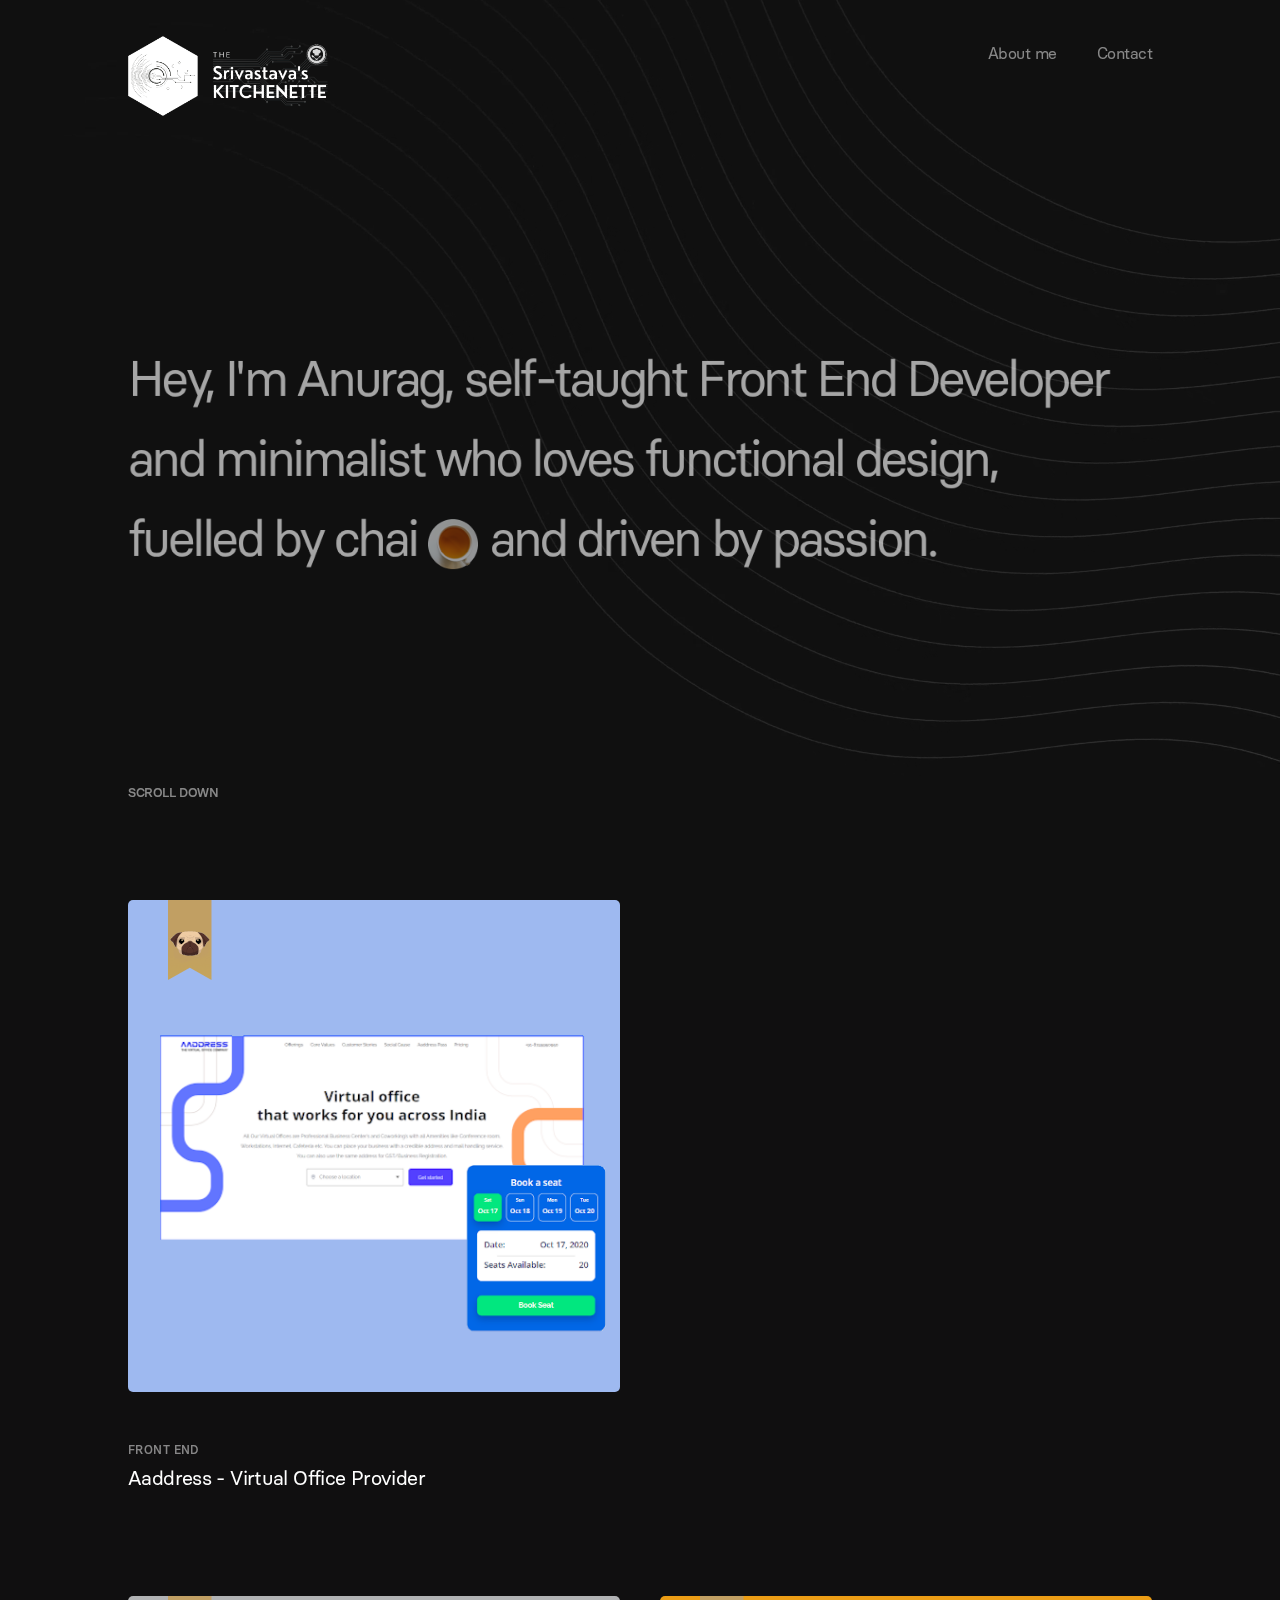
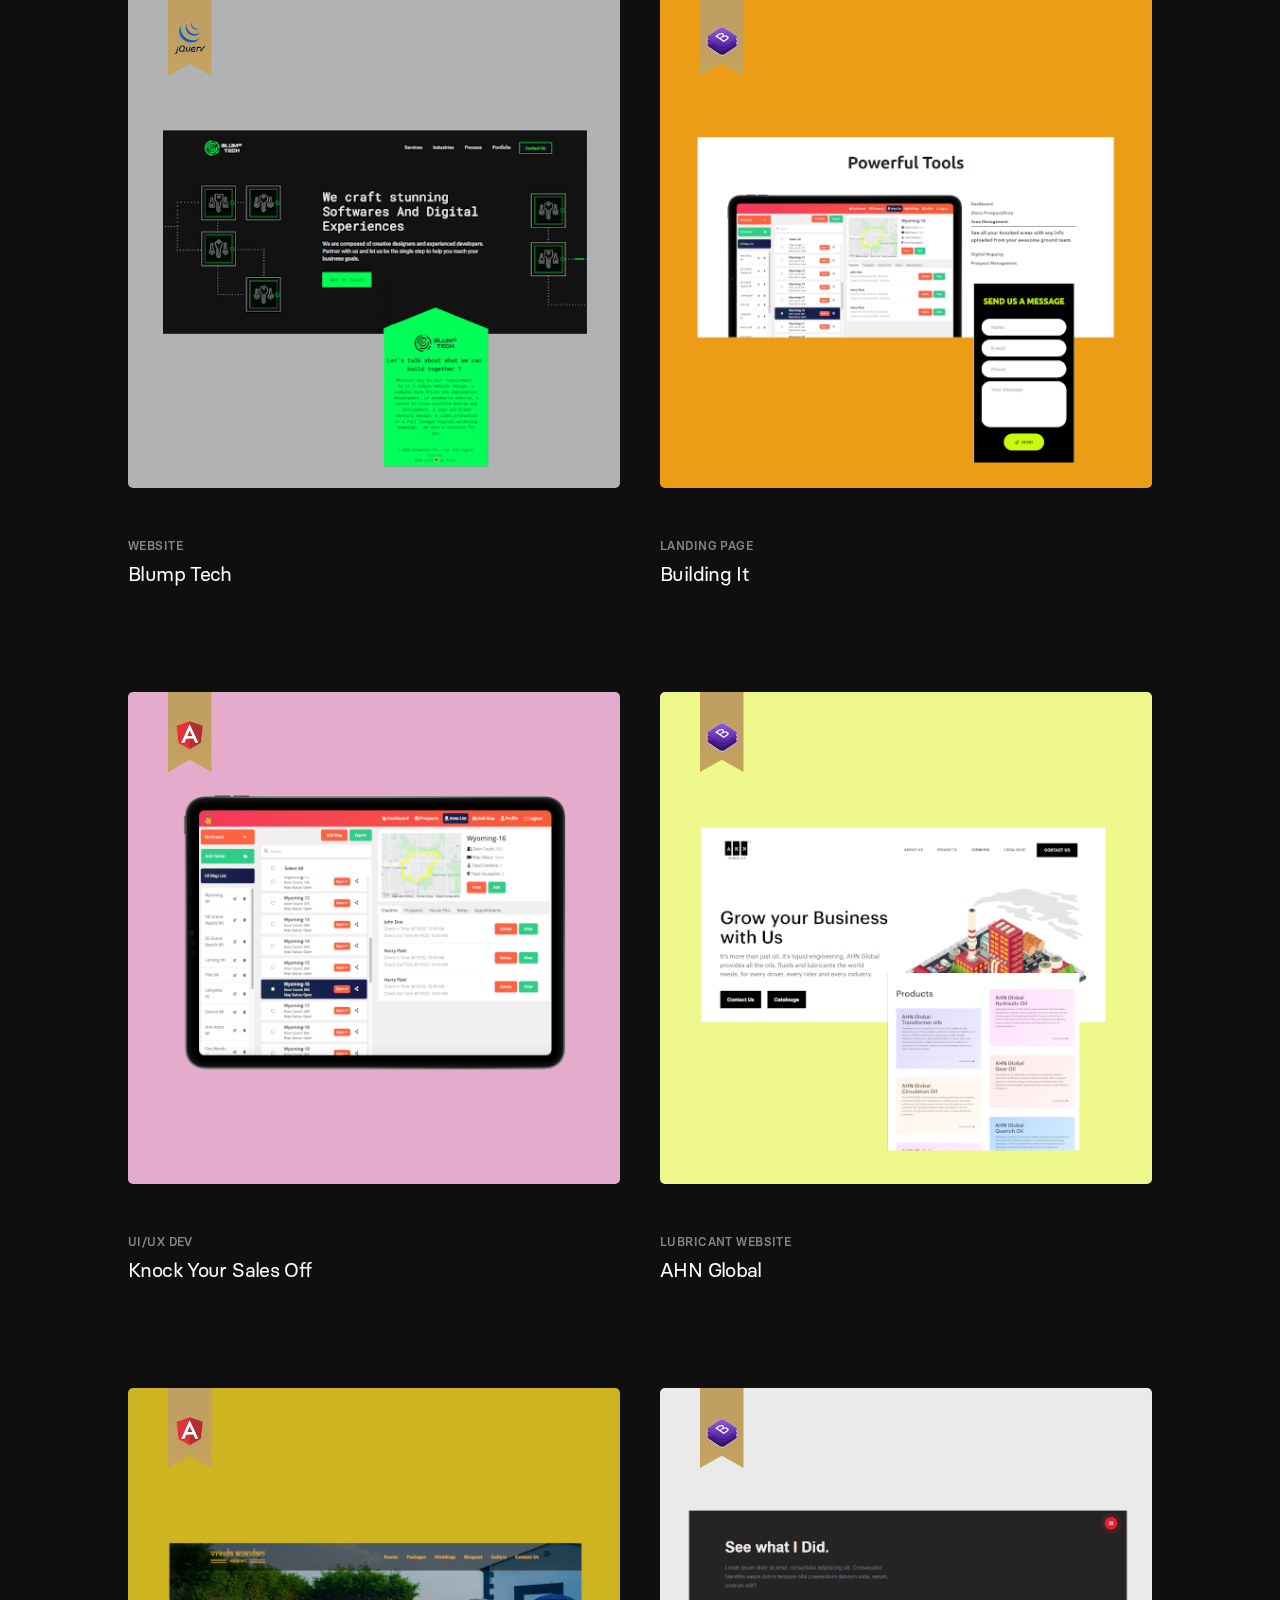
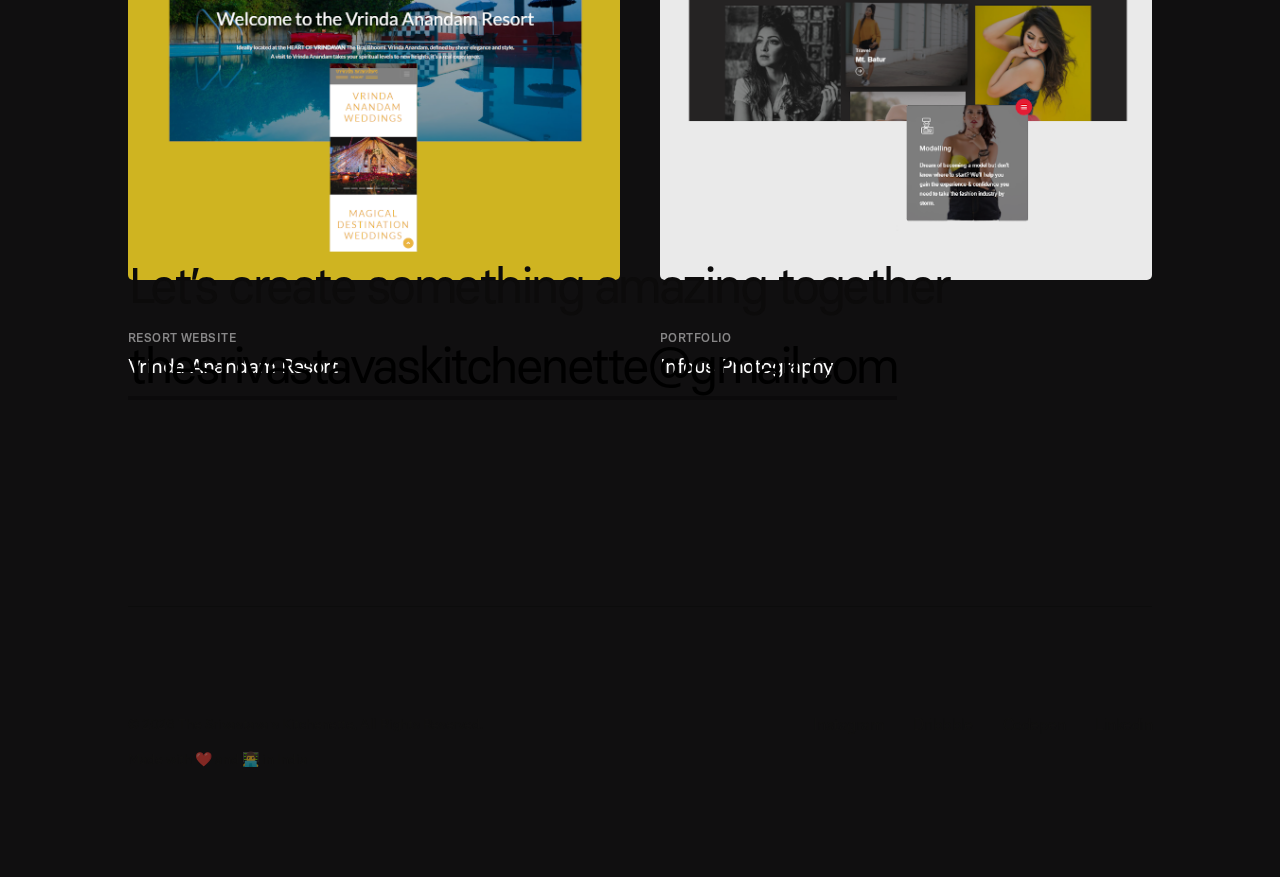
==== commit c7e2e61f: "minor fixes" ====
--- a/index.html
+++ b/index.html
@@ -8,12 +8,16 @@
     <meta content="Creative Developer who loves minimalist and functional design. Always with a smile and a positive attitude to create an amazing work. I can help you with web design/development, and brand identity. Based in India." name="description" />
     <meta name="keywords" itemprop="keywords" content="technology, tech, srivastavas kitchenette, srivastava's kitchenette, srivastava's kitchen, contact, software, apps, webapp, web development company, website design company in delhi, web design, web development company india, seo & smo, branding, logo designing, software development, website hosting in india, responsive website designing, search engine optimization, internet marketing, website designing, web development, web design services India, app development company India, software development company in India, front end development, personal website, codepen, dribble, thesrivastavaskitchenette, kitchenette, srivastava, anurag">
     <meta content="The Srivastava's Kitchenette || Creative Developer who loves minimalist and functional design." property="og:title" />
+    <meta property="og:description" content="Creative Developer who loves minimalist and functional design. Always with a smile and a positive attitude to create an amazing work. I can help you with web design/development, and brand identity. Based in India."
+    />
     <meta property="og:image" content="images/og_home.jpg" />
+    <meta property="og:error" content="Sorry, something went wrong." />
     <meta content="width=device-width, initial-scale=1" name="viewport" />
     <meta name="MobileOptimized" content="width=device-width" />
     <meta name="HandheldFriendly" content="true" />
     <meta http-equiv=X-UA-Compatible content="IE=edge">
     <meta name="author" content="Anurag Srivastava">
+    <link rel="canonical" href="https://thesrivastavaskitchenette.me/" />
     <style>
         .w-layout-grid {
             display: grid;
@@ -76,7 +80,7 @@
         images/wawe_mobile-p-800.png   800w,
         images/wawe_mobile-p-1080.png 1080w,
         images/wawe_mobile.png        1344w
-      " sizes="100vw" alt="Backdrop Image" class="background_image" />
+      " sizes="100vw" alt="Backdrop Image" title="Backdrop" class="background_image" />
     <div class="container">
         <div class="w_hero">
             <div id="w-node-094bbea0892c-bea0892c" class="header">
@@ -89,7 +93,7 @@
                     </div>
                     <a href="/" class="logo w-inline-block w-clearfix w--current link_cursor">
                         <!-- <img src="images/bearded.png" width="25" height="25" alt="" class="emoji_img" /> -->
-                        <div class="logo_text"><img src="images/logo.png" /></div>
+                        <div class="logo_text"><img src="images/logo.png" title="the srivastava's kitchenette" alt="the srivastava's kitchenette" /></div>
                     </a>
                     <div class="navbar w-clearfix">
                         <a href="#contact" class="menu w-hidden-medium w-hidden-small w-hidden-tiny link_cursor">Contact</a><a href="about-me.html" class="menu w-hidden-medium w-hidden-small w-hidden-tiny link_cursor">About me</a>
@@ -100,7 +104,7 @@
                 <h1>
                     <div data-w-id="4ff0f8d2-6062-380d-103e-e447fec7f9b3" style="opacity:0;-webkit-transform:translate3d(0, 30PX, 0) scale3d(1, 1, 1) rotateX(0) rotateY(0) rotateZ(0) skew(0, 0);-moz-transform:translate3d(0, 30PX, 0) scale3d(1, 1, 1) rotateX(0) rotateY(0) rotateZ(0) skew(0, 0);-ms-transform:translate3d(0, 30PX, 0) scale3d(1, 1, 1) rotateX(0) rotateY(0) rotateZ(0) skew(0, 0);transform:translate3d(0, 30PX, 0) scale3d(1, 1, 1) rotateX(0) rotateY(0) rotateZ(0) skew(0, 0)"
                         class="h1">
-                        Hey, I&#x27;m Anurag, self-taught Front End Developer and minimalist who loves functional design, fuelled by chai <img src="images/tea.png" width="50" height="50" alt="Masala Chai" /> and driven by passion.
+                        Hey, I&#x27;m Anurag, self-taught Front End Developer and minimalist who loves functional design, fuelled by chai <img src="images/tea.png" width="50" height="50" title="Masala Chai" alt="Masala Chai" /> and driven by passion.
                     </div>
                 </h1>
             </div>
@@ -112,8 +116,8 @@
         <section id="projects" data-w-id="3db125c6-bd74-f53a-5107-f5dc92fe88a6" class="projects">
             <div class="w-layout-grid grid w-clearfix">
                 <a href="https://aaddress.in/" target="_blank" id="w-node-46998e4067f0-b454be51" class="projects_wrap w-inline-block w-clearfix project_link">
-                    <img src="images/pug.png" height="80" alt="Pug" class="featured_behance" />
-                    <img src="images/aaddress.png" alt="Aaddress - Virtual Business Address" class="image" />
+                    <img src="images/pug.png" height="80" title="Pug" alt="Pug" class="featured_behance" />
+                    <img src="images/aaddress.png" title="Aaddress - Virtual Business Address" alt="Aaddress - Virtual Business Address" class="image" />
                     <div class="infotmation_col w-clearfix">
                         <div class="title_wrap w-clearfix">
                             <div class="title">Front End<br /></div>
@@ -124,8 +128,8 @@
 
                 <a href="https://www.blump.tech/" target="_blank" id="w-node-6f6b812fd4e5-b454be51" class="image_wrap w-inline-block w-clearfix project_link">
                     <div class="projects_div">
-                        <img src="images/jquery.png" height="80" alt="JQuery" class="featured_behance" />
-                        <img src="images/blump.png" alt="Blump Tech" class="image responsive" />
+                        <img src="images/jquery.png" height="80" title="jQuery" alt="JQuery" class="featured_behance" />
+                        <img src="images/blump.png" title="Blump Tech Pvt. Ltd." alt="Blump Tech" class="image responsive" />
                     </div>
 
                     <div class="infotmation_col w-clearfix">
@@ -140,8 +144,8 @@
 
                 <a href="https://www.buildingit.us/" target="_blank" id="w-node-2e8b1cdab293-b454be51" class="projects_wrap w-inline-block w-clearfix project_link">
                     <!-- <img src="images/Gr.png" height="80" id="w-node-3ca8fc2a7bcf-b454be51" alt="" class="featured_behance" /> -->
-                    <img src="images/bootstrap.png" height="80" alt="Bootstrap" class="featured_behance" />
-                    <img src="images/buildingit.png" alt="BuildingIt" class="image" />
+                    <img src="images/bootstrap.png" height="80" title="Bootstrap" alt="Bootstrap" class="featured_behance" />
+                    <img src="images/buildingit.png" title="Building It" alt="BuildingIt" class="image" />
                     <div class="infotmation_col w-clearfix">
                         <div class="title_wrap w-clearfix">
                             <div class="title">
@@ -153,8 +157,8 @@
                 </a>
 
                 <a href="https://www.knockyoursalesoff.com/" target="_blank" id="w-node-5c016816ac6b-b454be51" class="projects_wrap w-inline-block w-clearfix project_link">
-                    <img src="images/angular.png" height="80" alt="Angular" class="featured_behance" />
-                    <img src="images/kyso.png" alt="Knock Your Sales Off" class="image" />
+                    <img src="images/angular.png" height="80" title="Angular" alt="Angular" class="featured_behance" />
+                    <img src="images/kyso.png" title="Knock Your Sales Off" alt="Knock Your Sales Off" class="image" />
                     <div class="infotmation_col w-clearfix">
                         <div class="title_wrap w-clearfix">
                             <div class="title">UI/UX Dev<br /></div>
@@ -164,8 +168,8 @@
                 </a>
 
                 <a href="https://www.ahnglobal.in/" target="_blank" id="w-node-3a0b8f835f8a-b454be51" class="image_wrap w-inline-block w-clearfix project_link">
-                    <img src="images/bootstrap.png" height="80" alt="Bootstrap" class="featured_behance" />
-                    <img src="images/ahn.png" alt="AHN Global" class="image-2" />
+                    <img src="images/bootstrap.png" height="80" title="Bootstrap" alt="Bootstrap" class="featured_behance" />
+                    <img src="images/ahn.png" title="AHN Global - Lubricant Website" alt="AHN Global" class="image-2" />
                     <div class="infotmation_col w-clearfix">
                         <div class="title_wrap w-clearfix">
                             <div class="title">Lubricant Website<br /></div>
@@ -175,8 +179,8 @@
                 </a>
 
                 <a href="https://www.vrindaanandam.in/home" target="_blank" id="w-node-38aed4410d1d-b454be51" class="projects_wrap w-inline-block w-clearfix project_link">
-                    <img src="images/angular.png" height="80" alt="Angular" class="featured_behance" />
-                    <img src="images/vrinda.png" alt="Vrinda Anandam Resort" class="image" />
+                    <img src="images/angular.png" height="80" title="Angular" alt="Angular" class="featured_behance" />
+                    <img src="images/vrinda.png" title="Vrinda Anandam Resort" alt="Vrinda Anandam Resort" class="image" />
                     <div class="infotmation_col w-clearfix">
                         <div class="title_wrap w-clearfix">
                             <div class="title">Resort Website<br /></div>
@@ -187,8 +191,8 @@
 
                 <a href="https://infocus-photography.firebaseapp.com/" target="_blank" id="w-node-6898178b193a-b454be51" class="projects_wrap w-inline-block w-clearfix project_link">
                     <div class="projects_div">
-                        <img src="images/bootstrap.png" height="80" alt="Bootstrap" class="featured_behance" />
-                        <img src="images/infous.png" alt="Infocus Photography" class="image responsive" />
+                        <img src="images/bootstrap.png" height="80" title="Bootstrap" alt="Bootstrap" class="featured_behance" />
+                        <img src="images/infous.png" title="Infocus Photography" alt="Infocus Photography" class="image responsive" />
                     </div>
 
                     <div class="infotmation_col w-clearfix">
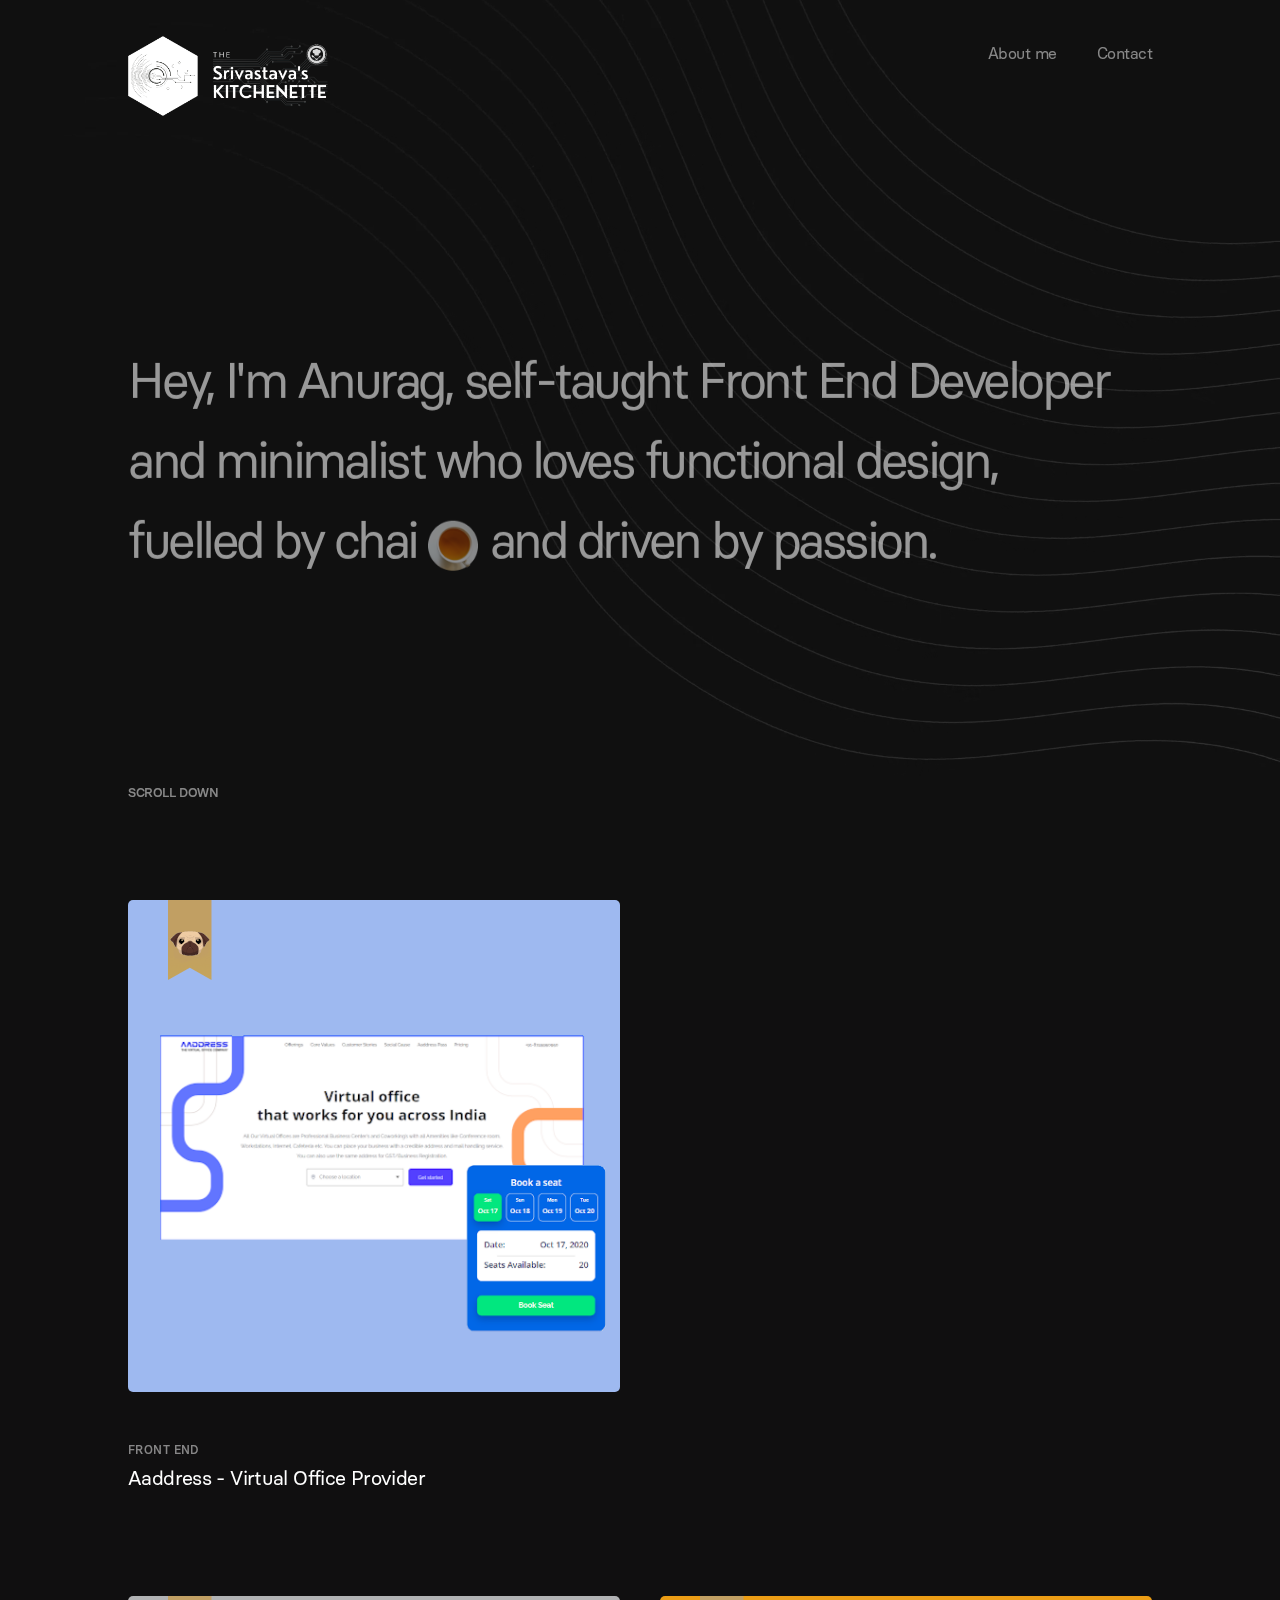
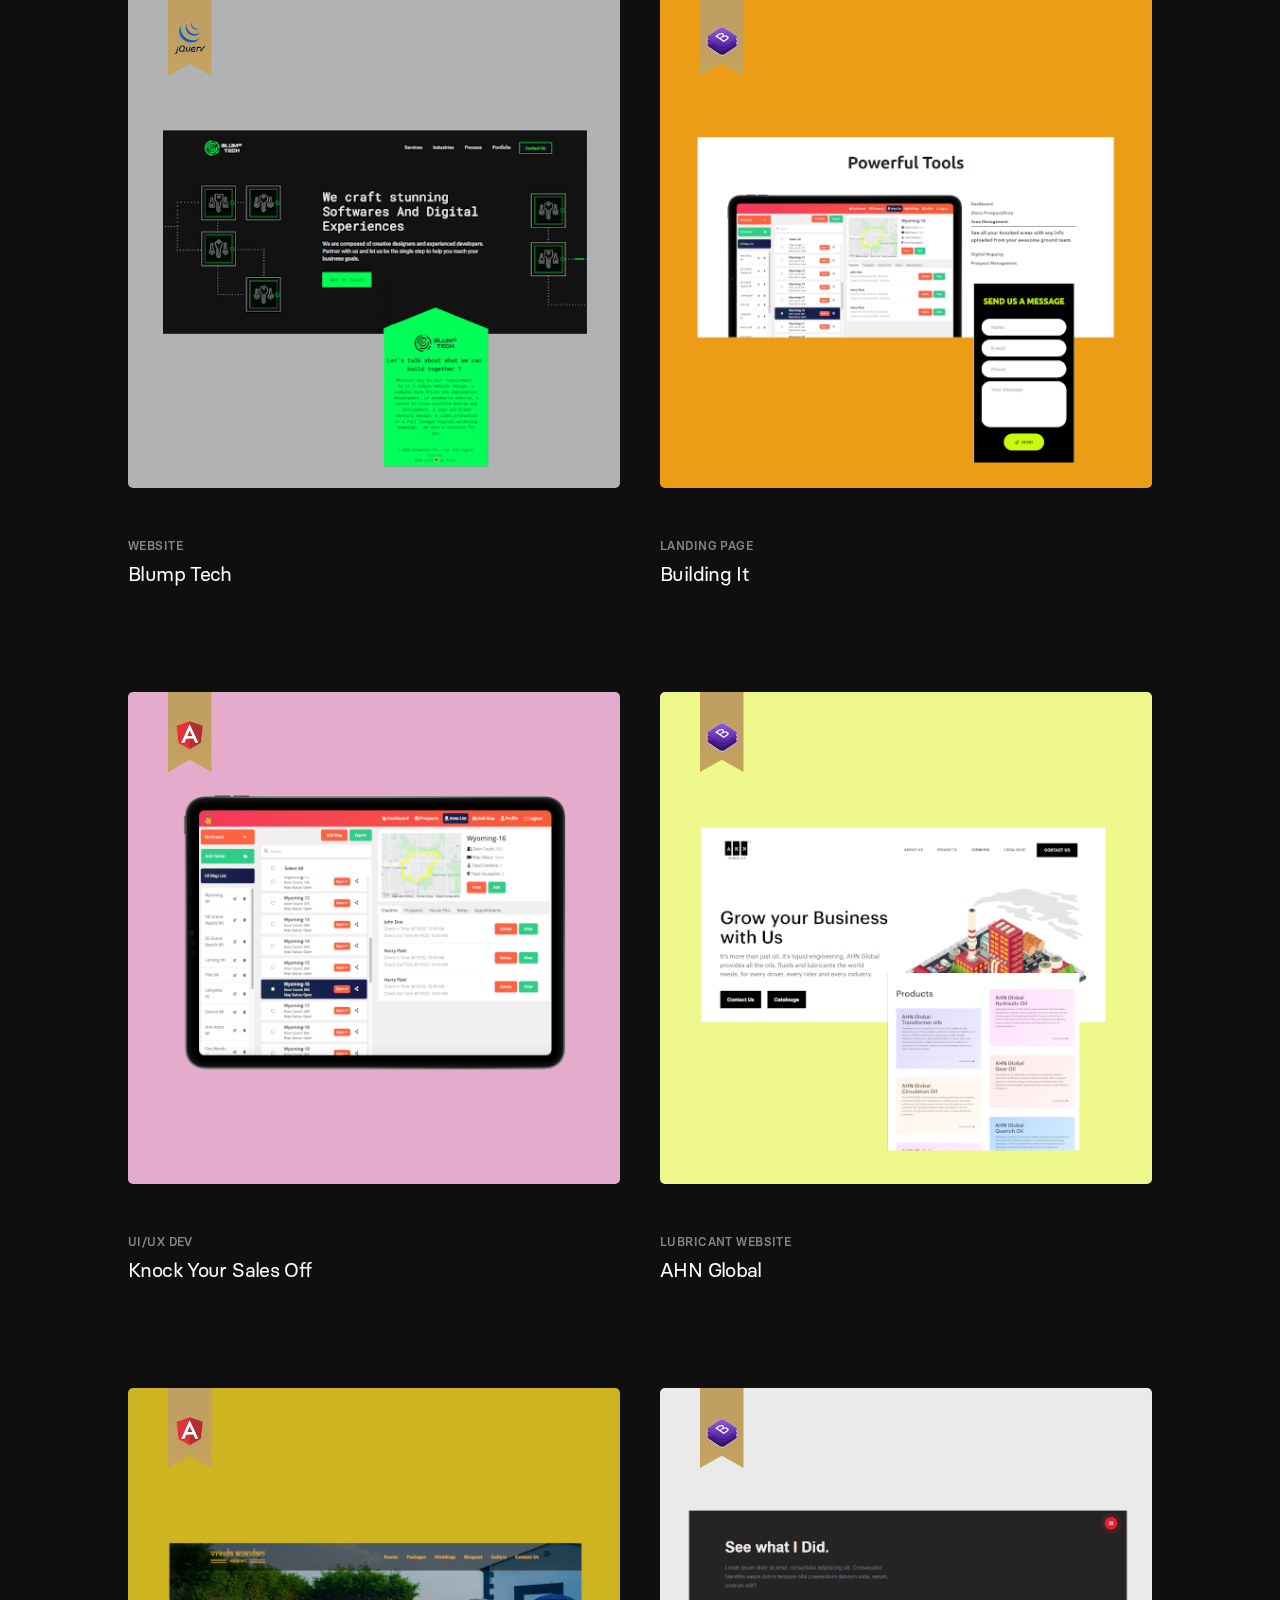
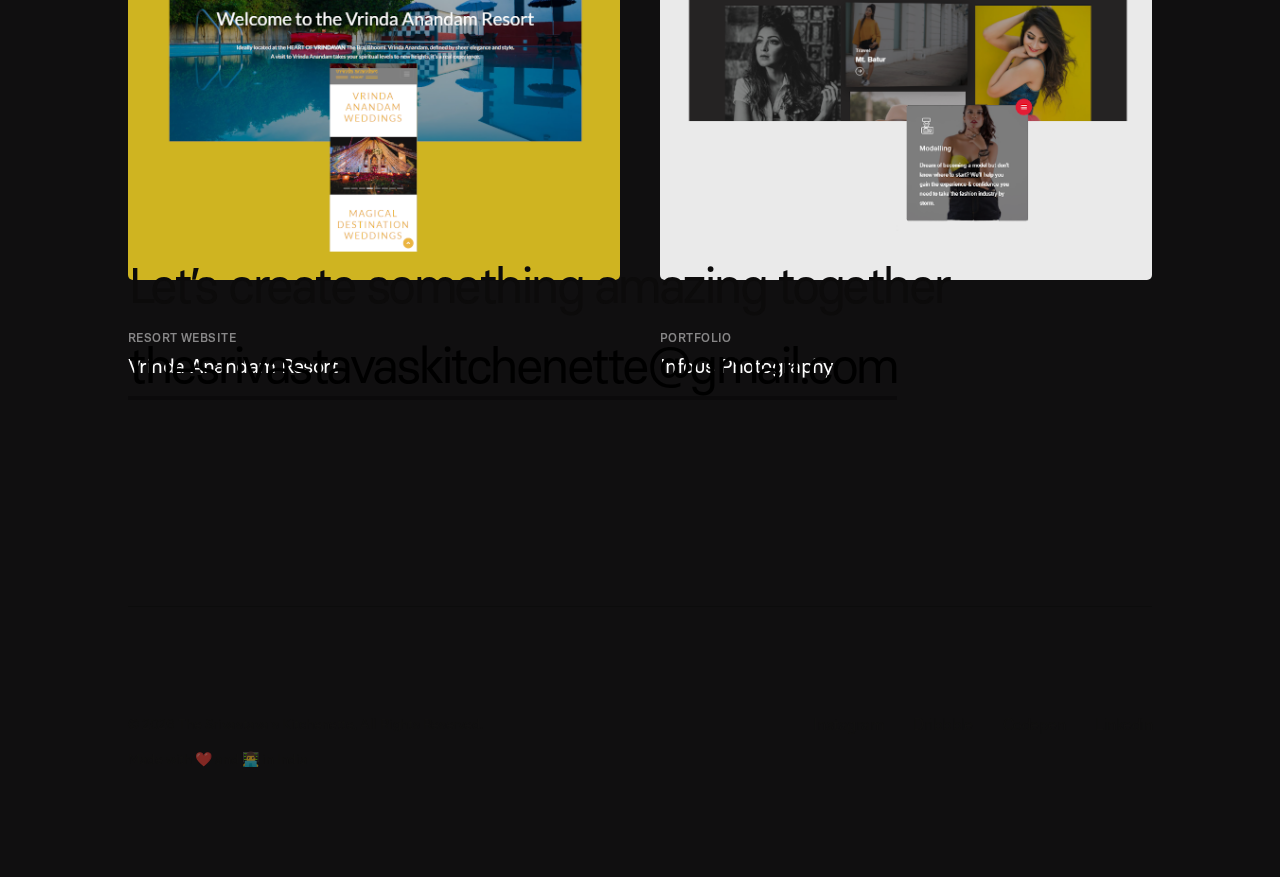
==== commit cfa96c1f: "meta fix" ====
--- a/index.html
+++ b/index.html
@@ -5,11 +5,10 @@
     <meta charset="utf-8" />
     <title>The Srivastava's Kitchenette || Self-Taught Front End Developer</title>
     <meta name="title" content="The Srivastava's Kitchenette || Creative Developer who loves minimalist and functional design.">
-    <meta content="Creative Developer who loves minimalist and functional design. Always with a smile and a positive attitude to create an amazing work. I can help you with web design/development, and brand identity. Based in India." name="description" />
+    <meta content="Creative Developer who loves minimalist and functional design. I can help you with web design/development, and brand identity." name="description" />
     <meta name="keywords" itemprop="keywords" content="technology, tech, srivastavas kitchenette, srivastava's kitchenette, srivastava's kitchen, contact, software, apps, webapp, web development company, website design company in delhi, web design, web development company india, seo & smo, branding, logo designing, software development, website hosting in india, responsive website designing, search engine optimization, internet marketing, website designing, web development, web design services India, app development company India, software development company in India, front end development, personal website, codepen, dribble, thesrivastavaskitchenette, kitchenette, srivastava, anurag">
     <meta content="The Srivastava's Kitchenette || Creative Developer who loves minimalist and functional design." property="og:title" />
-    <meta property="og:description" content="Creative Developer who loves minimalist and functional design. Always with a smile and a positive attitude to create an amazing work. I can help you with web design/development, and brand identity. Based in India."
-    />
+    <meta property="og:description" content="Creative Developer who loves minimalist and functional design. I can help you with web design/development, and brand identity." />
     <meta property="og:image" content="images/og_home.jpg" />
     <meta property="og:error" content="Sorry, something went wrong." />
     <meta content="width=device-width, initial-scale=1" name="viewport" />
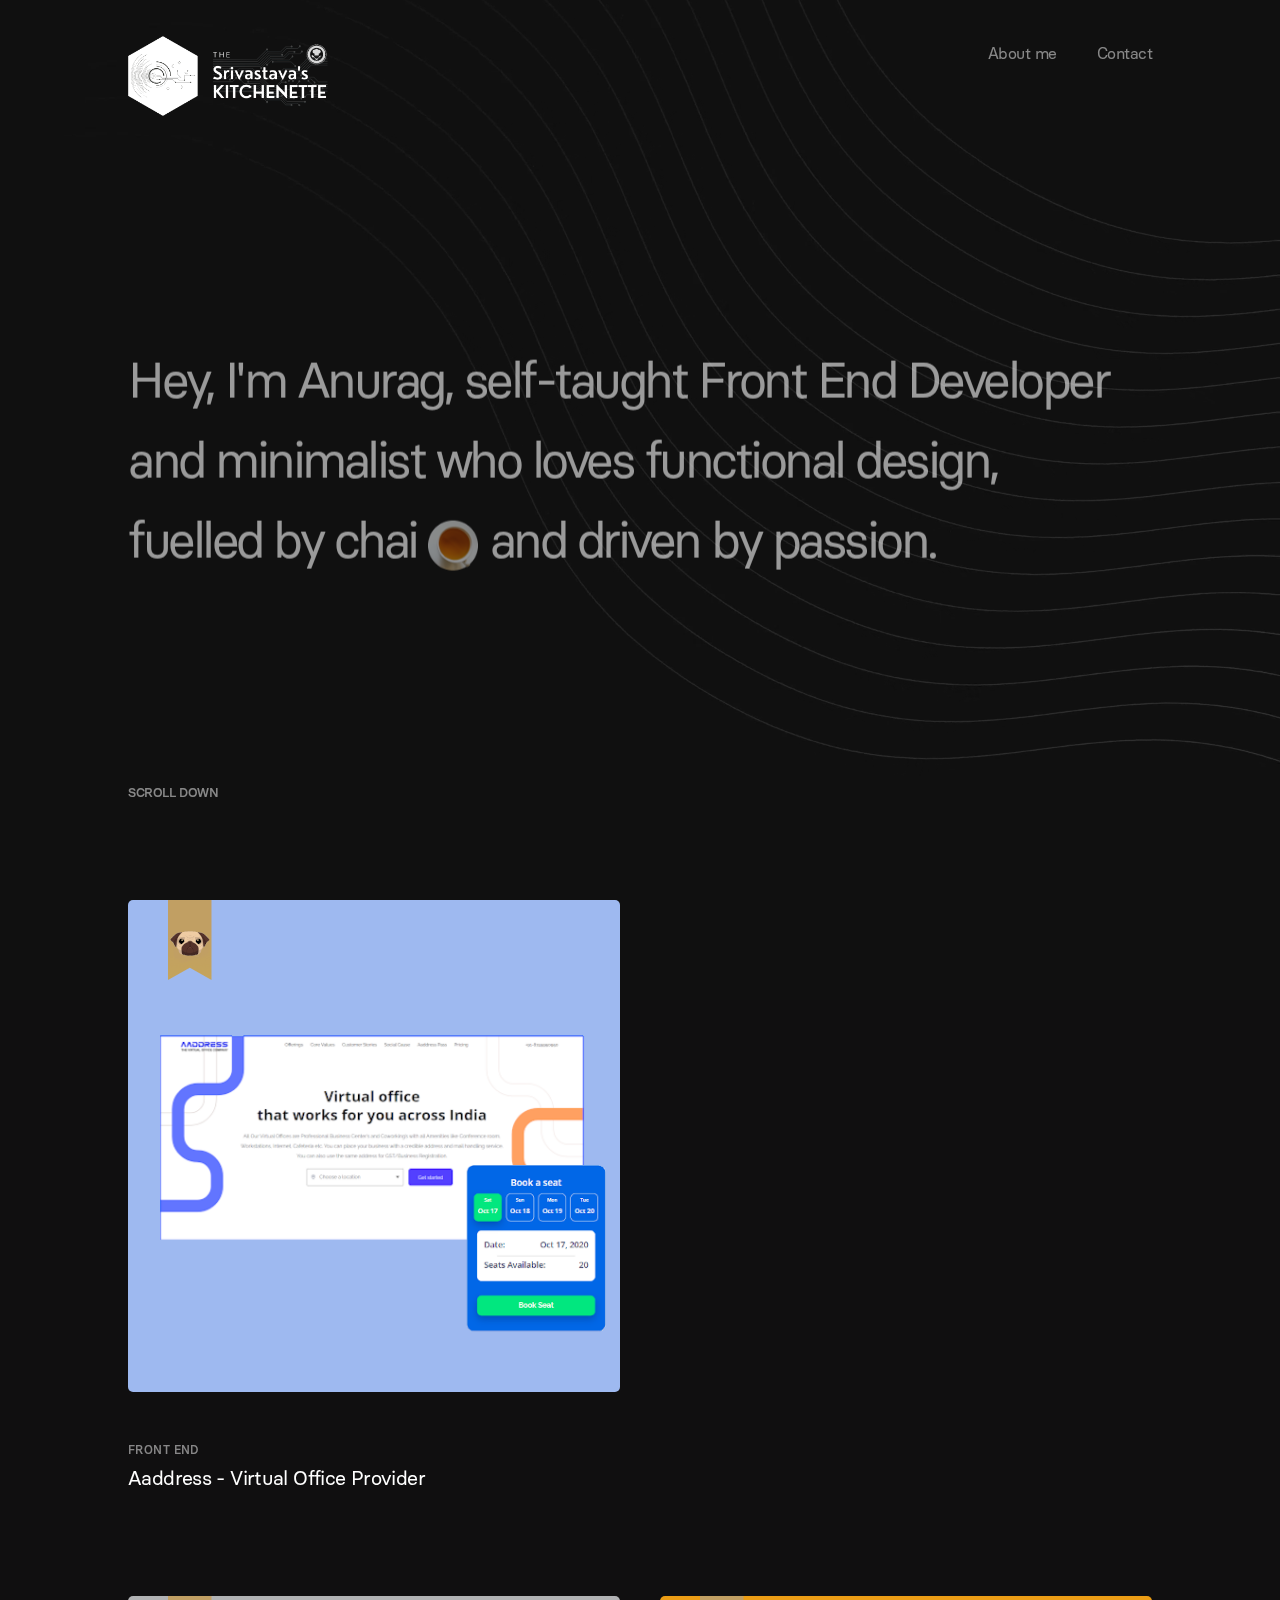
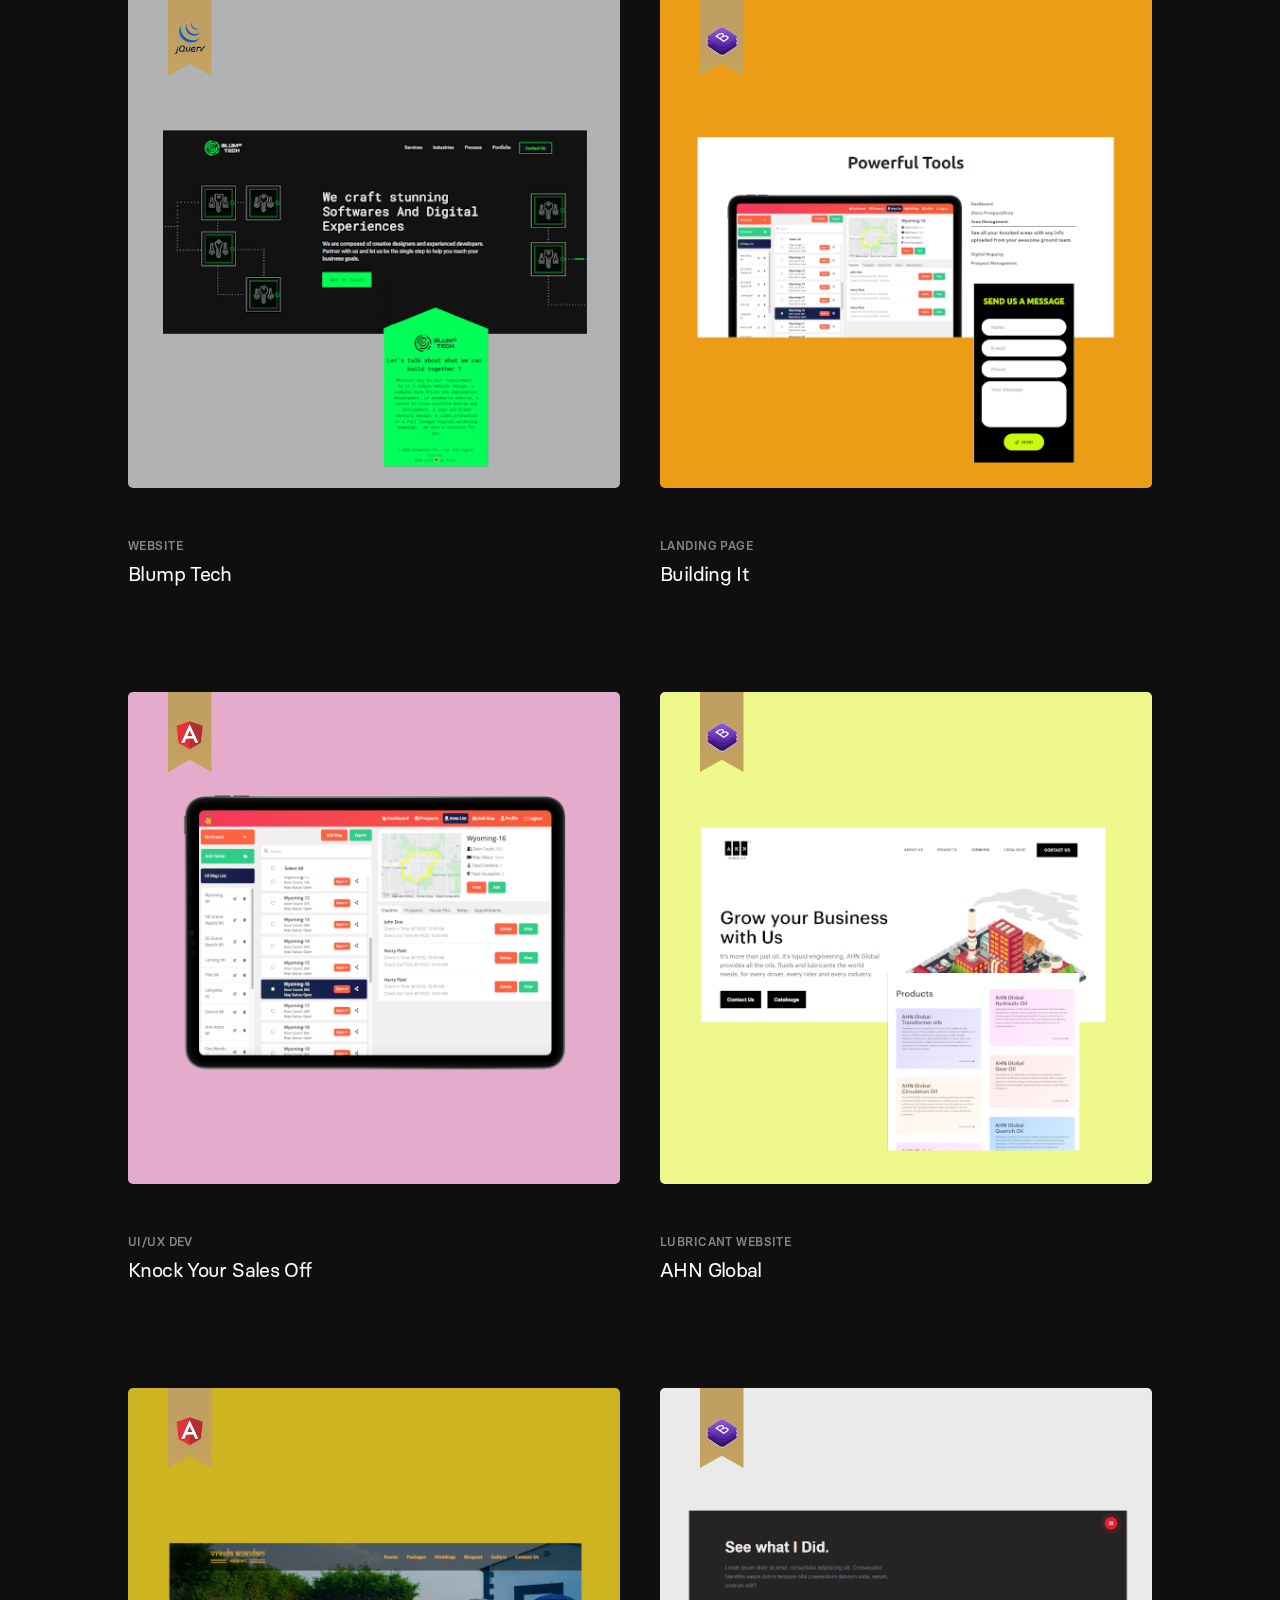
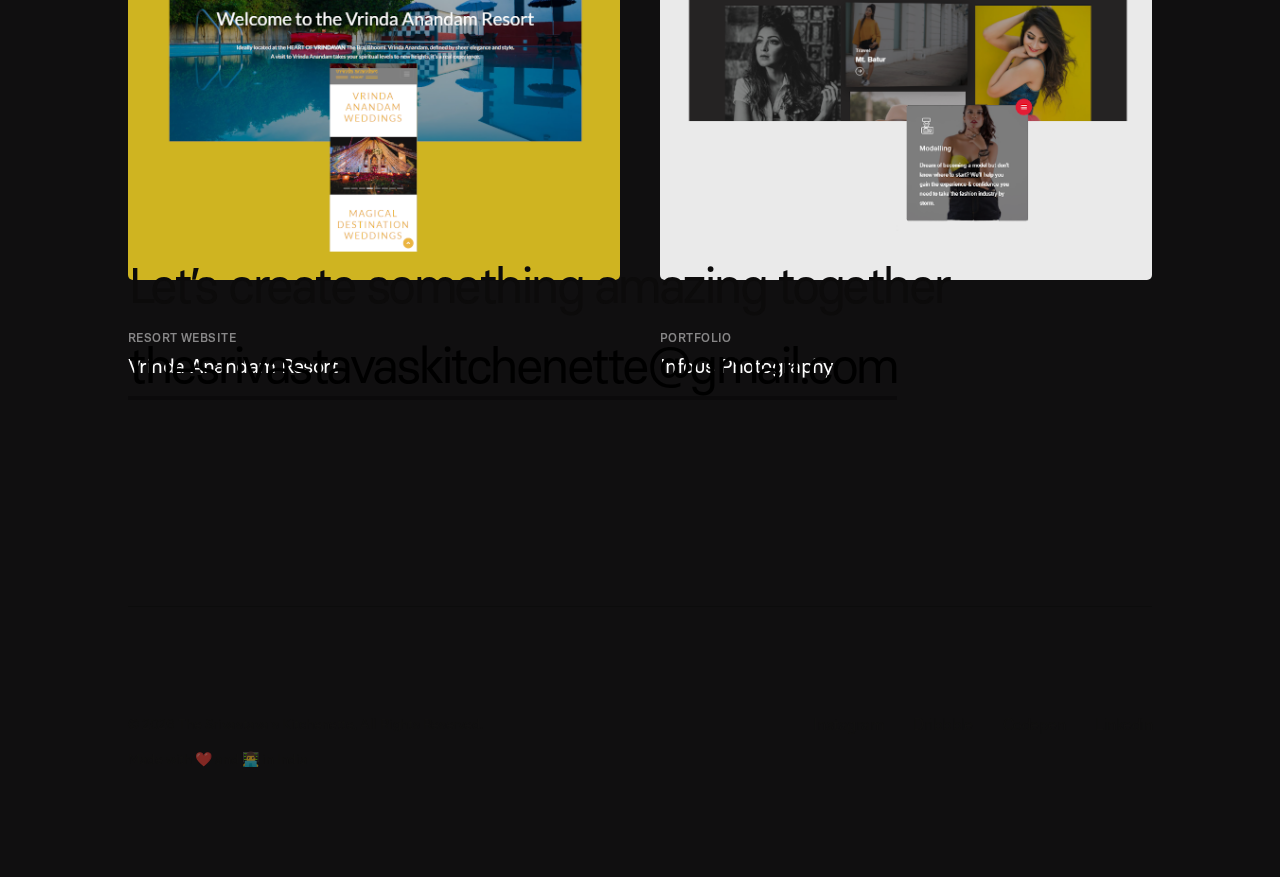
==== commit 30c46021: "added language" ====
--- a/index.html
+++ b/index.html
@@ -4,11 +4,17 @@
 <head>
     <meta charset="utf-8" />
     <title>The Srivastava's Kitchenette || Self-Taught Front End Developer</title>
-    <meta name="title" content="The Srivastava's Kitchenette || Creative Developer who loves minimalist and functional design.">
-    <meta content="Creative Developer who loves minimalist and functional design. I can help you with web design/development, and brand identity." name="description" />
-    <meta name="keywords" itemprop="keywords" content="technology, tech, srivastavas kitchenette, srivastava's kitchenette, srivastava's kitchen, contact, software, apps, webapp, web development company, website design company in delhi, web design, web development company india, seo & smo, branding, logo designing, software development, website hosting in india, responsive website designing, search engine optimization, internet marketing, website designing, web development, web design services India, app development company India, software development company in India, front end development, personal website, codepen, dribble, thesrivastavaskitchenette, kitchenette, srivastava, anurag">
-    <meta content="The Srivastava's Kitchenette || Creative Developer who loves minimalist and functional design." property="og:title" />
-    <meta property="og:description" content="Creative Developer who loves minimalist and functional design. I can help you with web design/development, and brand identity." />
+    <meta name="title"
+        content="The Srivastava's Kitchenette || Creative Developer who loves minimalist and functional design.">
+    <meta
+        content="Creative Developer who loves minimalist and functional design. I can help you with web design/development, and brand identity."
+        name="description" />
+    <meta name="keywords" itemprop="keywords"
+        content="technology, tech, srivastavas kitchenette, srivastava's kitchenette, srivastava's kitchen, contact, software, apps, webapp, web development company, website design company in delhi, web design, web development company india, seo & smo, branding, logo designing, software development, website hosting in india, responsive website designing, search engine optimization, internet marketing, website designing, web development, web design services India, app development company India, software development company in India, front end development, personal website, codepen, dribble, thesrivastavaskitchenette, kitchenette, srivastava, anurag">
+    <meta content="The Srivastava's Kitchenette || Creative Developer who loves minimalist and functional design."
+        property="og:title" />
+    <meta property="og:description"
+        content="Creative Developer who loves minimalist and functional design. I can help you with web design/development, and brand identity." />
     <meta property="og:image" content="images/og_home.jpg" />
     <meta property="og:error" content="Sorry, something went wrong." />
     <meta content="width=device-width, initial-scale=1" name="viewport" />
@@ -39,7 +45,7 @@
 
     <!-- Google Tag Manager -->
     <script>
-        (function(w, d, s, l, i) {
+        (function (w, d, s, l, i) {
             w[l] = w[l] || [];
             w[l].push({
                 'gtm.start': new Date().getTime(),
@@ -56,23 +62,40 @@
     </script>
     <!-- End Google Tag Manager -->
 
+
+    <link rel="alternate" hreflang="en" href="https://thesrivastavaskitchenette.me">
+    <link rel="alternate" hreflang="fr" href="https://fr.thesrivastavaskitchenette.me">
+    <link rel="alternate" hreflang="de" href="https://de.thesrivastavaskitchenette.me">
+    <link rel="alternate" hreflang="hi" href="https://hi.thesrivastavaskitchenette.me">
+    <link rel="alternate" hreflang="zh" href="https://zh.thesrivastavaskitchenette.me">
+    <link rel="alternate" hreflang="es" href="https://es.thesrivastavaskitchenette.me">
+    <script type="text/javascript" src="https://cdn.weglot.com/weglot.min.js"></script>
+    <script>
+        Weglot.initialize({
+            api_key: 'wg_81c1549ae232e6c982f3e781ba829f772'
+        });
+    </script>
+
 </head>
 
 <body data-w-id="5b77de6a99b0115073a3e8b8" class="body">
     <!-- Google Tag Manager (noscript) -->
-    <noscript><iframe src="https://www.googletagmanager.com/ns.html?id=GTM-M6DDRHZ"
-height="0" width="0" style="display:none;visibility:hidden"></iframe></noscript>
+    <noscript><iframe src="https://www.googletagmanager.com/ns.html?id=GTM-M6DDRHZ" height="0" width="0"
+            style="display:none;visibility:hidden"></iframe></noscript>
     <!-- End Google Tag Manager (noscript) -->
     <div class="cursor">
         <div class="cursor-shadow"></div>
         <div class="cursor-dot"></div>
     </div>
 
-    <div data-autoplay="true" data-loop="true" data-wf-ignore="true" data-poster-url="videos/wawe.png" data-video-urls="videos/Wawe_01-transcode.webm,videos/Wawe_01-transcode.mp4" class="background_video w-hidden-medium w-hidden-small w-hidden-tiny w-background-video w-background-video-atom">
-        <video autoplay="" loop="" style='background-image:url("videos/Wawe_01-poster-00001.html")' muted="" playsinline="" data-wf-ignore="true">
-      <source src="videos/Wawe_01-transcode.webm" data-wf-ignore="true" />
-      <source src="videos/Wawe_01-transcode.mp4" data-wf-ignore="true" />
-    </video>
+    <div data-autoplay="true" data-loop="true" data-wf-ignore="true" data-poster-url="videos/wawe.png"
+        data-video-urls="videos/Wawe_01-transcode.webm,videos/Wawe_01-transcode.mp4"
+        class="background_video w-hidden-medium w-hidden-small w-hidden-tiny w-background-video w-background-video-atom">
+        <video autoplay="" loop="" style='background-image:url("videos/Wawe_01-poster-00001.html")' muted=""
+            playsinline="" data-wf-ignore="true">
+            <source src="videos/Wawe_01-transcode.webm" data-wf-ignore="true" />
+            <source src="videos/Wawe_01-transcode.mp4" data-wf-ignore="true" />
+        </video>
     </div>
     <img src="images/wawe_mobile.png" srcset="
         images/wawe_mobile-p-500.png   500w,
@@ -92,31 +115,41 @@
                     </div>
                     <a href="/" class="logo w-inline-block w-clearfix w--current link_cursor">
                         <!-- <img src="images/bearded.png" width="25" height="25" alt="" class="emoji_img" /> -->
-                        <div class="logo_text"><img src="images/logo.png" title="the srivastava's kitchenette" alt="the srivastava's kitchenette" /></div>
+                        <div class="logo_text"><img src="images/logo.png" title="the srivastava's kitchenette"
+                                alt="the srivastava's kitchenette" /></div>
                     </a>
                     <div class="navbar w-clearfix">
-                        <a href="#contact" class="menu w-hidden-medium w-hidden-small w-hidden-tiny link_cursor">Contact</a><a href="about-me.html" class="menu w-hidden-medium w-hidden-small w-hidden-tiny link_cursor">About me</a>
+                        <a href="#contact"
+                            class="menu w-hidden-medium w-hidden-small w-hidden-tiny link_cursor">Contact</a><a
+                            href="about-me.html"
+                            class="menu w-hidden-medium w-hidden-small w-hidden-tiny link_cursor">About me</a>
                     </div>
                 </div>
             </div>
             <div id="w-node-c7ebb46404ba-b454be51" class="headline">
                 <h1>
-                    <div data-w-id="4ff0f8d2-6062-380d-103e-e447fec7f9b3" style="opacity:0;-webkit-transform:translate3d(0, 30PX, 0) scale3d(1, 1, 1) rotateX(0) rotateY(0) rotateZ(0) skew(0, 0);-moz-transform:translate3d(0, 30PX, 0) scale3d(1, 1, 1) rotateX(0) rotateY(0) rotateZ(0) skew(0, 0);-ms-transform:translate3d(0, 30PX, 0) scale3d(1, 1, 1) rotateX(0) rotateY(0) rotateZ(0) skew(0, 0);transform:translate3d(0, 30PX, 0) scale3d(1, 1, 1) rotateX(0) rotateY(0) rotateZ(0) skew(0, 0)"
+                    <div data-w-id="4ff0f8d2-6062-380d-103e-e447fec7f9b3"
+                        style="opacity:0;-webkit-transform:translate3d(0, 30PX, 0) scale3d(1, 1, 1) rotateX(0) rotateY(0) rotateZ(0) skew(0, 0);-moz-transform:translate3d(0, 30PX, 0) scale3d(1, 1, 1) rotateX(0) rotateY(0) rotateZ(0) skew(0, 0);-ms-transform:translate3d(0, 30PX, 0) scale3d(1, 1, 1) rotateX(0) rotateY(0) rotateZ(0) skew(0, 0);transform:translate3d(0, 30PX, 0) scale3d(1, 1, 1) rotateX(0) rotateY(0) rotateZ(0) skew(0, 0)"
                         class="h1">
-                        Hey, I&#x27;m Anurag, self-taught Front End Developer and minimalist who loves functional design, fuelled by chai <img src="images/tea.png" width="50" height="50" title="Masala Chai" alt="Masala Chai" /> and driven by passion.
+                        Hey, I&#x27;m Anurag, self-taught Front End Developer and minimalist who loves functional
+                        design, fuelled by chai <img src="images/tea.png" width="50" height="50" title="Masala Chai"
+                            alt="Masala Chai" /> and driven by passion.
                     </div>
                 </h1>
             </div>
             <div class="bottom_hero">
-                <a href="#projects" data-w-id="58be3d40-16d1-d390-2cef-a83637120572" class="scroll_link link_cursor">Scroll
-          down</a>
+                <a href="#projects" data-w-id="58be3d40-16d1-d390-2cef-a83637120572"
+                    class="scroll_link link_cursor">Scroll
+                    down</a>
             </div>
         </div>
         <section id="projects" data-w-id="3db125c6-bd74-f53a-5107-f5dc92fe88a6" class="projects">
             <div class="w-layout-grid grid w-clearfix">
-                <a href="https://aaddress.in/" target="_blank" id="w-node-46998e4067f0-b454be51" class="projects_wrap w-inline-block w-clearfix project_link">
+                <a href="https://aaddress.in/" target="_blank" id="w-node-46998e4067f0-b454be51"
+                    class="projects_wrap w-inline-block w-clearfix project_link">
                     <img src="images/pug.png" height="80" title="Pug" alt="Pug" class="featured_behance" />
-                    <img src="images/aaddress.png" title="Aaddress - Virtual Business Address" alt="Aaddress - Virtual Business Address" class="image" />
+                    <img src="images/aaddress.png" title="Aaddress - Virtual Business Address"
+                        alt="Aaddress - Virtual Business Address" class="image" />
                     <div class="infotmation_col w-clearfix">
                         <div class="title_wrap w-clearfix">
                             <div class="title">Front End<br /></div>
@@ -125,10 +158,12 @@
                     </div>
                 </a>
 
-                <a href="https://www.blump.tech/" target="_blank" id="w-node-6f6b812fd4e5-b454be51" class="image_wrap w-inline-block w-clearfix project_link">
+                <a href="https://www.blump.tech/" target="_blank" id="w-node-6f6b812fd4e5-b454be51"
+                    class="image_wrap w-inline-block w-clearfix project_link">
                     <div class="projects_div">
                         <img src="images/jquery.png" height="80" title="jQuery" alt="JQuery" class="featured_behance" />
-                        <img src="images/blump.png" title="Blump Tech Pvt. Ltd." alt="Blump Tech" class="image responsive" />
+                        <img src="images/blump.png" title="Blump Tech Pvt. Ltd." alt="Blump Tech"
+                            class="image responsive" />
                     </div>
 
                     <div class="infotmation_col w-clearfix">
@@ -141,9 +176,11 @@
                     </div>
                 </a>
 
-                <a href="https://www.buildingit.us/" target="_blank" id="w-node-2e8b1cdab293-b454be51" class="projects_wrap w-inline-block w-clearfix project_link">
+                <a href="https://www.buildingit.us/" target="_blank" id="w-node-2e8b1cdab293-b454be51"
+                    class="projects_wrap w-inline-block w-clearfix project_link">
                     <!-- <img src="images/Gr.png" height="80" id="w-node-3ca8fc2a7bcf-b454be51" alt="" class="featured_behance" /> -->
-                    <img src="images/bootstrap.png" height="80" title="Bootstrap" alt="Bootstrap" class="featured_behance" />
+                    <img src="images/bootstrap.png" height="80" title="Bootstrap" alt="Bootstrap"
+                        class="featured_behance" />
                     <img src="images/buildingit.png" title="Building It" alt="BuildingIt" class="image" />
                     <div class="infotmation_col w-clearfix">
                         <div class="title_wrap w-clearfix">
@@ -155,7 +192,8 @@
                     </div>
                 </a>
 
-                <a href="https://www.knockyoursalesoff.com/" target="_blank" id="w-node-5c016816ac6b-b454be51" class="projects_wrap w-inline-block w-clearfix project_link">
+                <a href="https://www.knockyoursalesoff.com/" target="_blank" id="w-node-5c016816ac6b-b454be51"
+                    class="projects_wrap w-inline-block w-clearfix project_link">
                     <img src="images/angular.png" height="80" title="Angular" alt="Angular" class="featured_behance" />
                     <img src="images/kyso.png" title="Knock Your Sales Off" alt="Knock Your Sales Off" class="image" />
                     <div class="infotmation_col w-clearfix">
@@ -166,8 +204,10 @@
                     </div>
                 </a>
 
-                <a href="https://www.ahnglobal.in/" target="_blank" id="w-node-3a0b8f835f8a-b454be51" class="image_wrap w-inline-block w-clearfix project_link">
-                    <img src="images/bootstrap.png" height="80" title="Bootstrap" alt="Bootstrap" class="featured_behance" />
+                <a href="https://www.ahnglobal.in/" target="_blank" id="w-node-3a0b8f835f8a-b454be51"
+                    class="image_wrap w-inline-block w-clearfix project_link">
+                    <img src="images/bootstrap.png" height="80" title="Bootstrap" alt="Bootstrap"
+                        class="featured_behance" />
                     <img src="images/ahn.png" title="AHN Global - Lubricant Website" alt="AHN Global" class="image-2" />
                     <div class="infotmation_col w-clearfix">
                         <div class="title_wrap w-clearfix">
@@ -177,9 +217,11 @@
                     </div>
                 </a>
 
-                <a href="https://www.vrindaanandam.in/home" target="_blank" id="w-node-38aed4410d1d-b454be51" class="projects_wrap w-inline-block w-clearfix project_link">
+                <a href="https://www.vrindaanandam.in/home" target="_blank" id="w-node-38aed4410d1d-b454be51"
+                    class="projects_wrap w-inline-block w-clearfix project_link">
                     <img src="images/angular.png" height="80" title="Angular" alt="Angular" class="featured_behance" />
-                    <img src="images/vrinda.png" title="Vrinda Anandam Resort" alt="Vrinda Anandam Resort" class="image" />
+                    <img src="images/vrinda.png" title="Vrinda Anandam Resort" alt="Vrinda Anandam Resort"
+                        class="image" />
                     <div class="infotmation_col w-clearfix">
                         <div class="title_wrap w-clearfix">
                             <div class="title">Resort Website<br /></div>
@@ -188,10 +230,13 @@
                     </div>
                 </a>
 
-                <a href="https://infocus-photography.firebaseapp.com/" target="_blank" id="w-node-6898178b193a-b454be51" class="projects_wrap w-inline-block w-clearfix project_link">
+                <a href="https://infocus-photography.firebaseapp.com/" target="_blank" id="w-node-6898178b193a-b454be51"
+                    class="projects_wrap w-inline-block w-clearfix project_link">
                     <div class="projects_div">
-                        <img src="images/bootstrap.png" height="80" title="Bootstrap" alt="Bootstrap" class="featured_behance" />
-                        <img src="images/infous.png" title="Infocus Photography" alt="Infocus Photography" class="image responsive" />
+                        <img src="images/bootstrap.png" height="80" title="Bootstrap" alt="Bootstrap"
+                            class="featured_behance" />
+                        <img src="images/infous.png" title="Infocus Photography" alt="Infocus Photography"
+                            class="image responsive" />
                     </div>
 
                     <div class="infotmation_col w-clearfix">
@@ -208,7 +253,8 @@
         <div class="contact_container w-clearfix">
             <div class="h1 footer">
                 Let’s create something amazing together
-                <a href="mailto:&#116;&#104;&#101;&#115;&#114;&#105;&#118;&#097;&#115;&#116;&#097;&#118;&#097;&#115;&#107;&#105;&#116;&#099;&#104;&#101;&#110;&#101;&#116;&#116;&#101;&#064;&#103;&#109;&#097;&#105;&#108;&#046;&#099;&#111;&#109;?subject=Hey!" class="link_email send_link">&#116;&#104;&#101;&#115;&#114;&#105;&#118;&#097;&#115;&#116;&#097;&#118;&#097;&#115;&#107;&#105;&#116;&#099;&#104;&#101;&#110;&#101;&#116;&#116;&#101;&#064;&#103;&#109;&#097;&#105;&#108;&#046;&#099;&#111;&#109;</a>
+                <a href="mailto:&#116;&#104;&#101;&#115;&#114;&#105;&#118;&#097;&#115;&#116;&#097;&#118;&#097;&#115;&#107;&#105;&#116;&#099;&#104;&#101;&#110;&#101;&#116;&#116;&#101;&#064;&#103;&#109;&#097;&#105;&#108;&#046;&#099;&#111;&#109;?subject=Hey!"
+                    class="link_email send_link">&#116;&#104;&#101;&#115;&#114;&#105;&#118;&#097;&#115;&#116;&#097;&#118;&#097;&#115;&#107;&#105;&#116;&#099;&#104;&#101;&#110;&#101;&#116;&#116;&#101;&#064;&#103;&#109;&#097;&#105;&#108;&#046;&#099;&#111;&#109;</a>
             </div>
             <div class="line white_bg"></div>
             <div class="copyright_wrap w-clearfix">
@@ -224,15 +270,21 @@
             </div>
             <div class="social_network_wrap w-clearfix">
                 <div class="social_network w-clearfix">
-                    <a href="https://www.linkedin.com/in/srivastavaanurag79/" target="_blank" class="social_links link_cursor">Linkedin</a><a href="https://codepen.io/srivastavaanurag79" target="_blank" class="social_links link_cursor">Codepen</a><a href="https://dribbble.com/srivastavaanurag79"
-                        target="_blank" class="social_links link_cursor">Dribbble</a><a href="https://www.instagram.com/thesrivastavaskitchenette/" target="_blank" class="social_links link_cursor">Instagram</a>
+                    <a href="https://www.linkedin.com/in/srivastavaanurag79/" target="_blank"
+                        class="social_links link_cursor">Linkedin</a><a href="https://codepen.io/srivastavaanurag79"
+                        target="_blank" class="social_links link_cursor">Codepen</a><a
+                        href="https://dribbble.com/srivastavaanurag79" target="_blank"
+                        class="social_links link_cursor">Dribbble</a><a
+                        href="https://www.instagram.com/thesrivastavaskitchenette/" target="_blank"
+                        class="social_links link_cursor">Instagram</a>
                 </div>
             </div>
         </div>
     </footer>
     <div data-w-id="b96d790e-2ea5-1336-0a0f-454bc7c7d179" class="responsive-menu">
         <div class="bg">
-            <a href="about-me.html" class="link">About me<br /></a><a href="#contact" data-w-id="b96d790e-2ea5-1336-0a0f-454bc7c7d17e" class="link">Contact<br /></a>
+            <a href="about-me.html" class="link">About me<br /></a><a href="#contact"
+                data-w-id="b96d790e-2ea5-1336-0a0f-454bc7c7d17e" class="link">Contact<br /></a>
         </div>
     </div>
     <script src="js/jquery.min.js" type="text/javascript"></script>
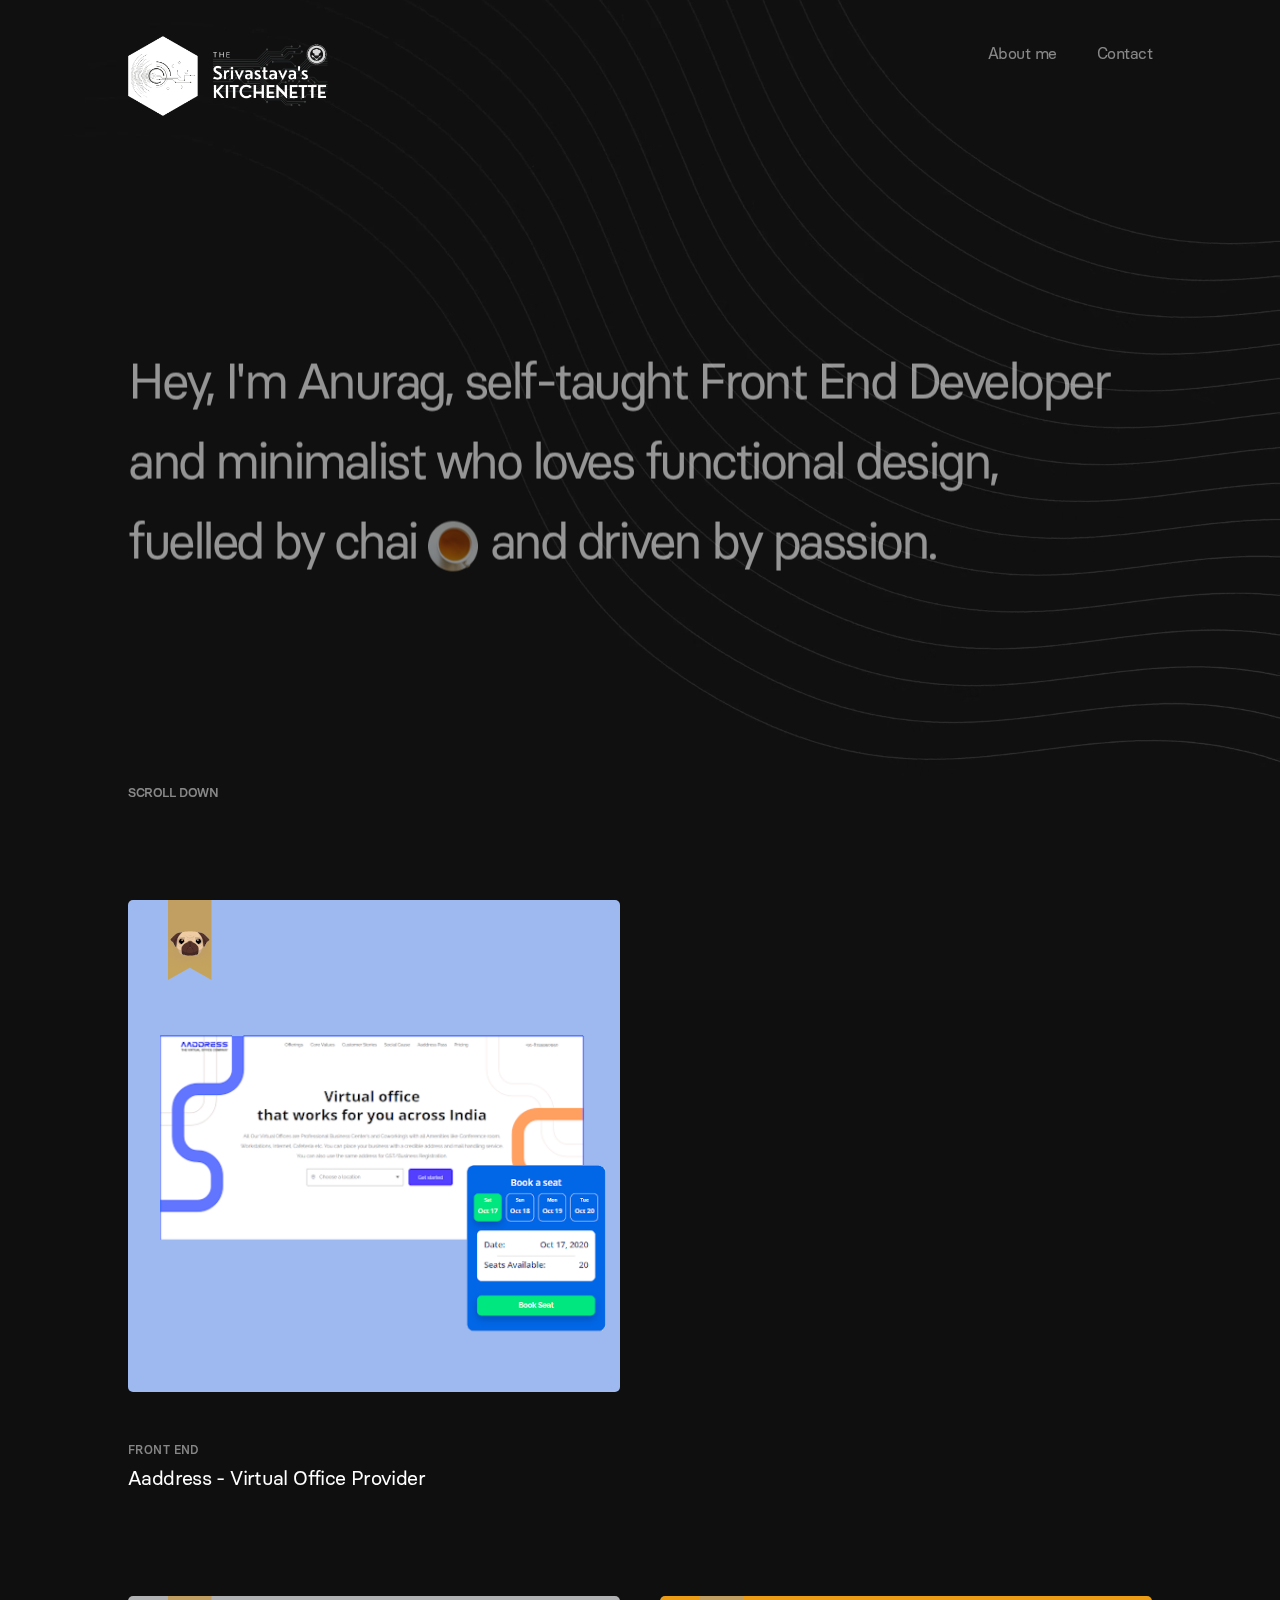
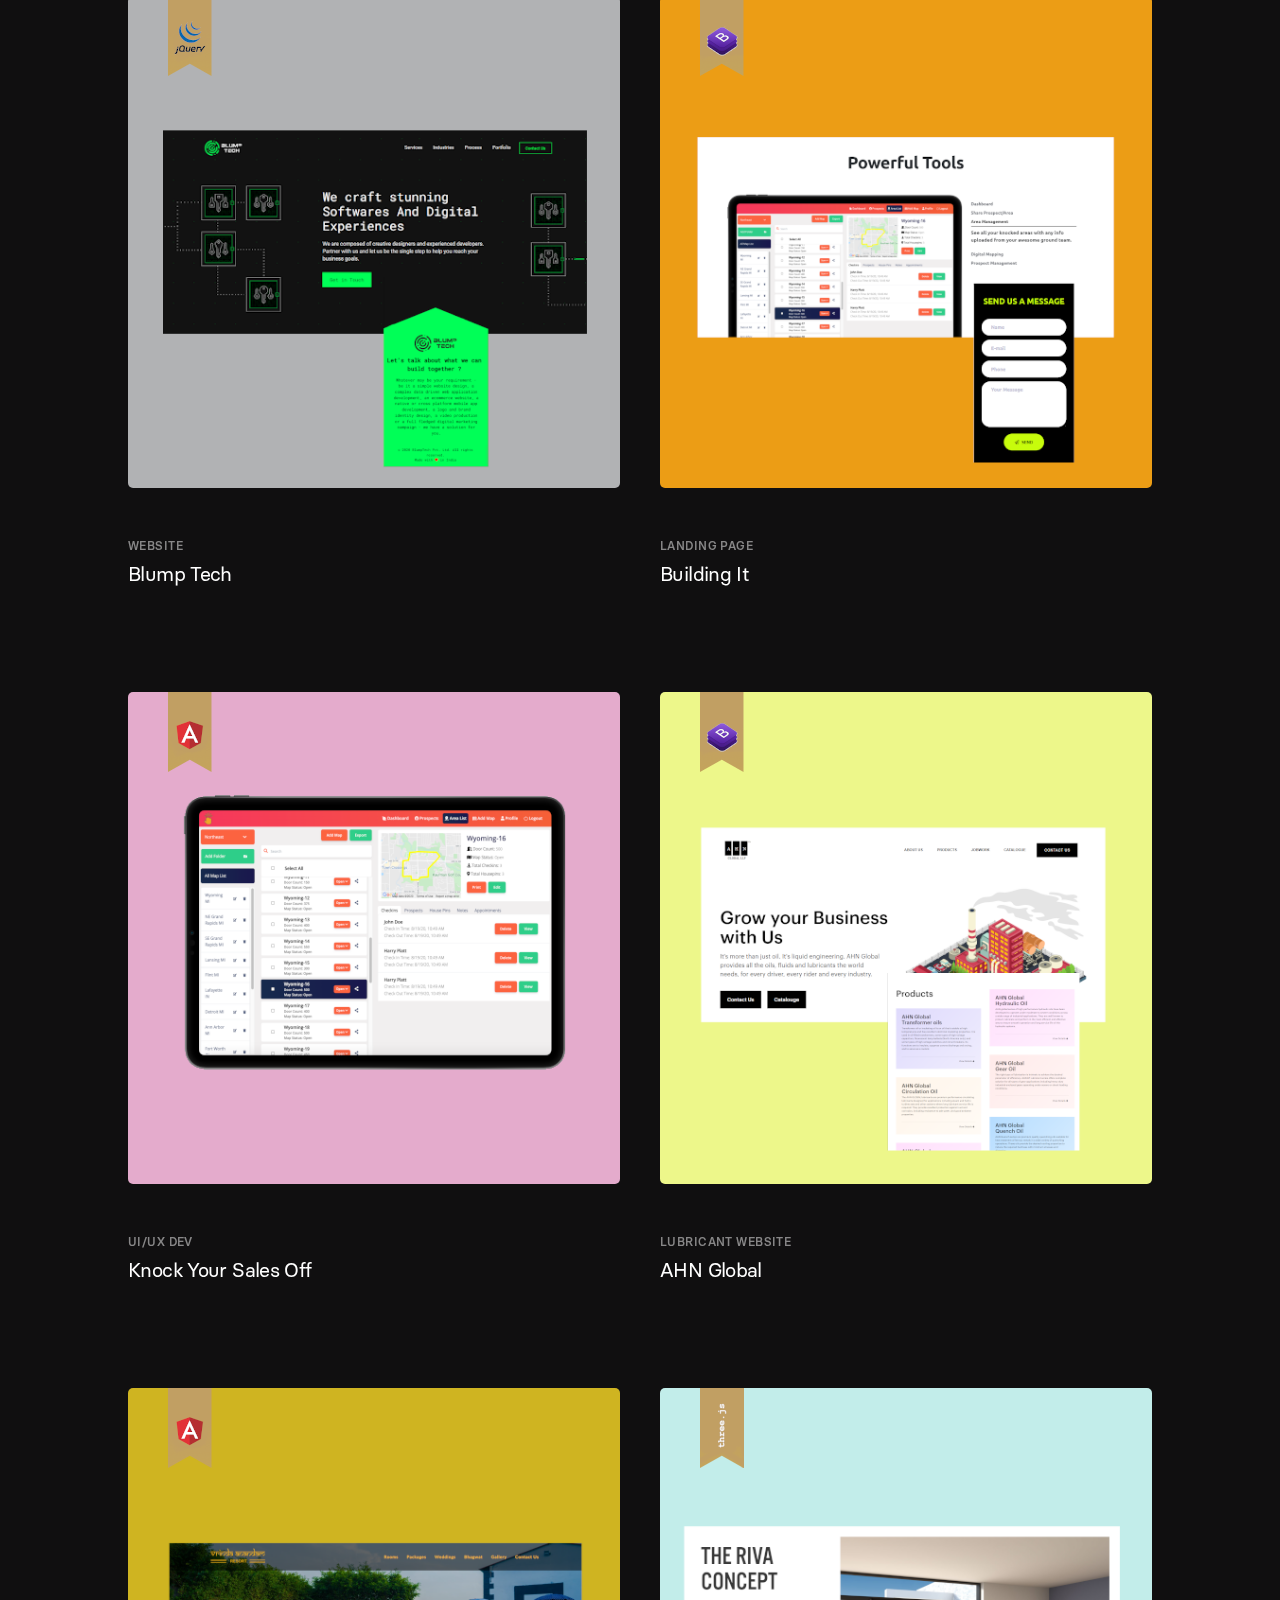
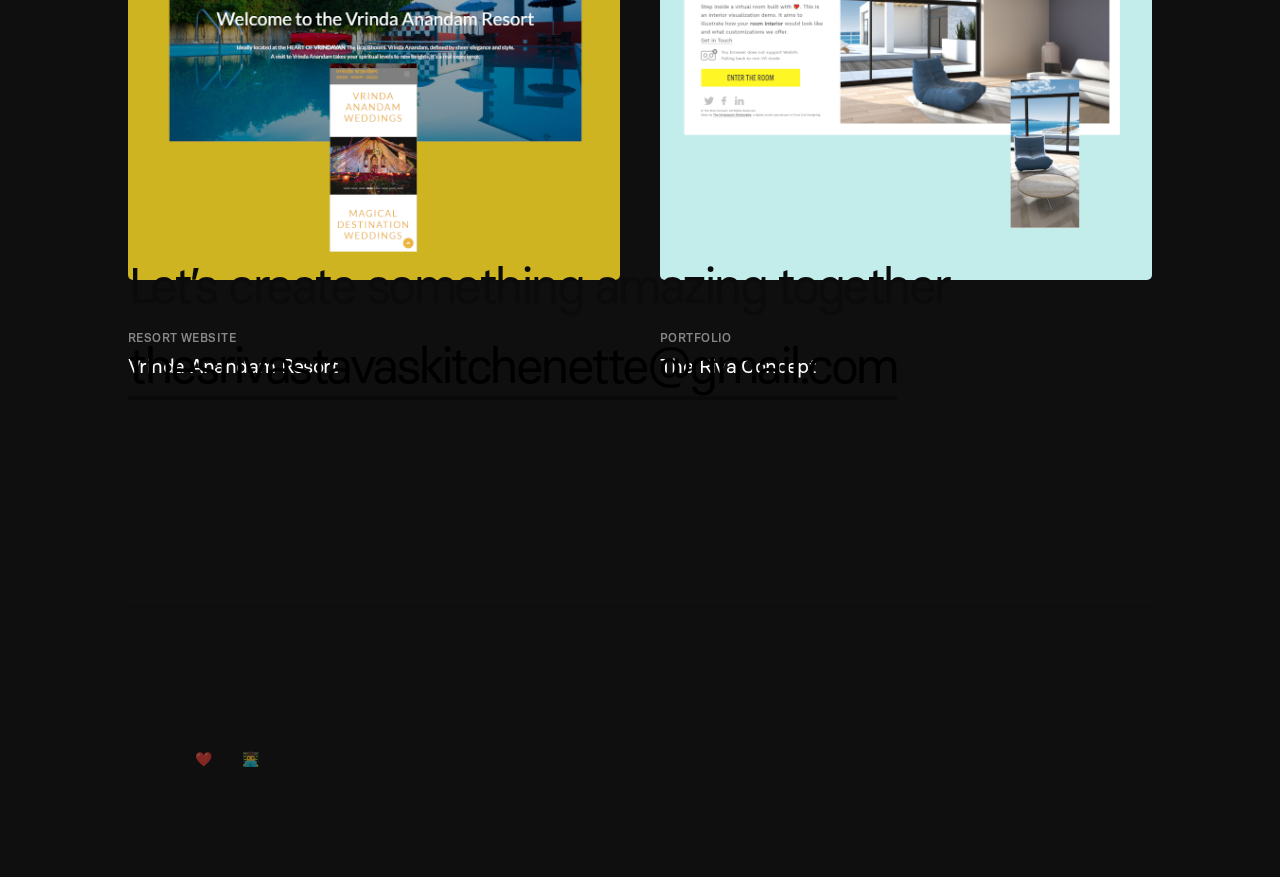
==== commit 6874ebed: "added new image" ====
--- a/index.html
+++ b/index.html
@@ -144,7 +144,7 @@
             </div>
         </div>
         <section id="projects" data-w-id="3db125c6-bd74-f53a-5107-f5dc92fe88a6" class="projects">
-            <div class="w-layout-grid grid w-clearfix">
+            <div class="grid w-layout-grid w-clearfix">
                 <a href="https://aaddress.in/" target="_blank" id="w-node-46998e4067f0-b454be51"
                     class="projects_wrap w-inline-block w-clearfix project_link">
                     <img src="images/pug.png" height="80" title="Pug" alt="Pug" class="featured_behance" />
@@ -230,12 +230,12 @@
                     </div>
                 </a>
 
-                <a href="https://infocus-photography.firebaseapp.com/" target="_blank" id="w-node-6898178b193a-b454be51"
+                <a href="https://therivaconcept.com/" target="_blank" id="w-node-6898178b193a-b454be51"
                     class="projects_wrap w-inline-block w-clearfix project_link">
                     <div class="projects_div">
-                        <img src="images/bootstrap.png" height="80" title="Bootstrap" alt="Bootstrap"
+                        <img src="images/three-js.png" height="80" title="three.js" alt="three.js"
                             class="featured_behance" />
-                        <img src="images/infous.png" title="Infocus Photography" alt="Infocus Photography"
+                        <img src="images/rivaconcept.png" title="The Riva Concept" alt="The Riva Concept"
                             class="image responsive" />
                     </div>
 
@@ -243,7 +243,7 @@
                         <div class="title_wrap w-clearfix">
                             <div class="title">Portfolio<br /></div>
                         </div>
-                        <div class="h2 project">Infous Photography</div>
+                        <div class="h2 project">The Riva Concept</div>
                     </div>
                 </a>
             </div>
